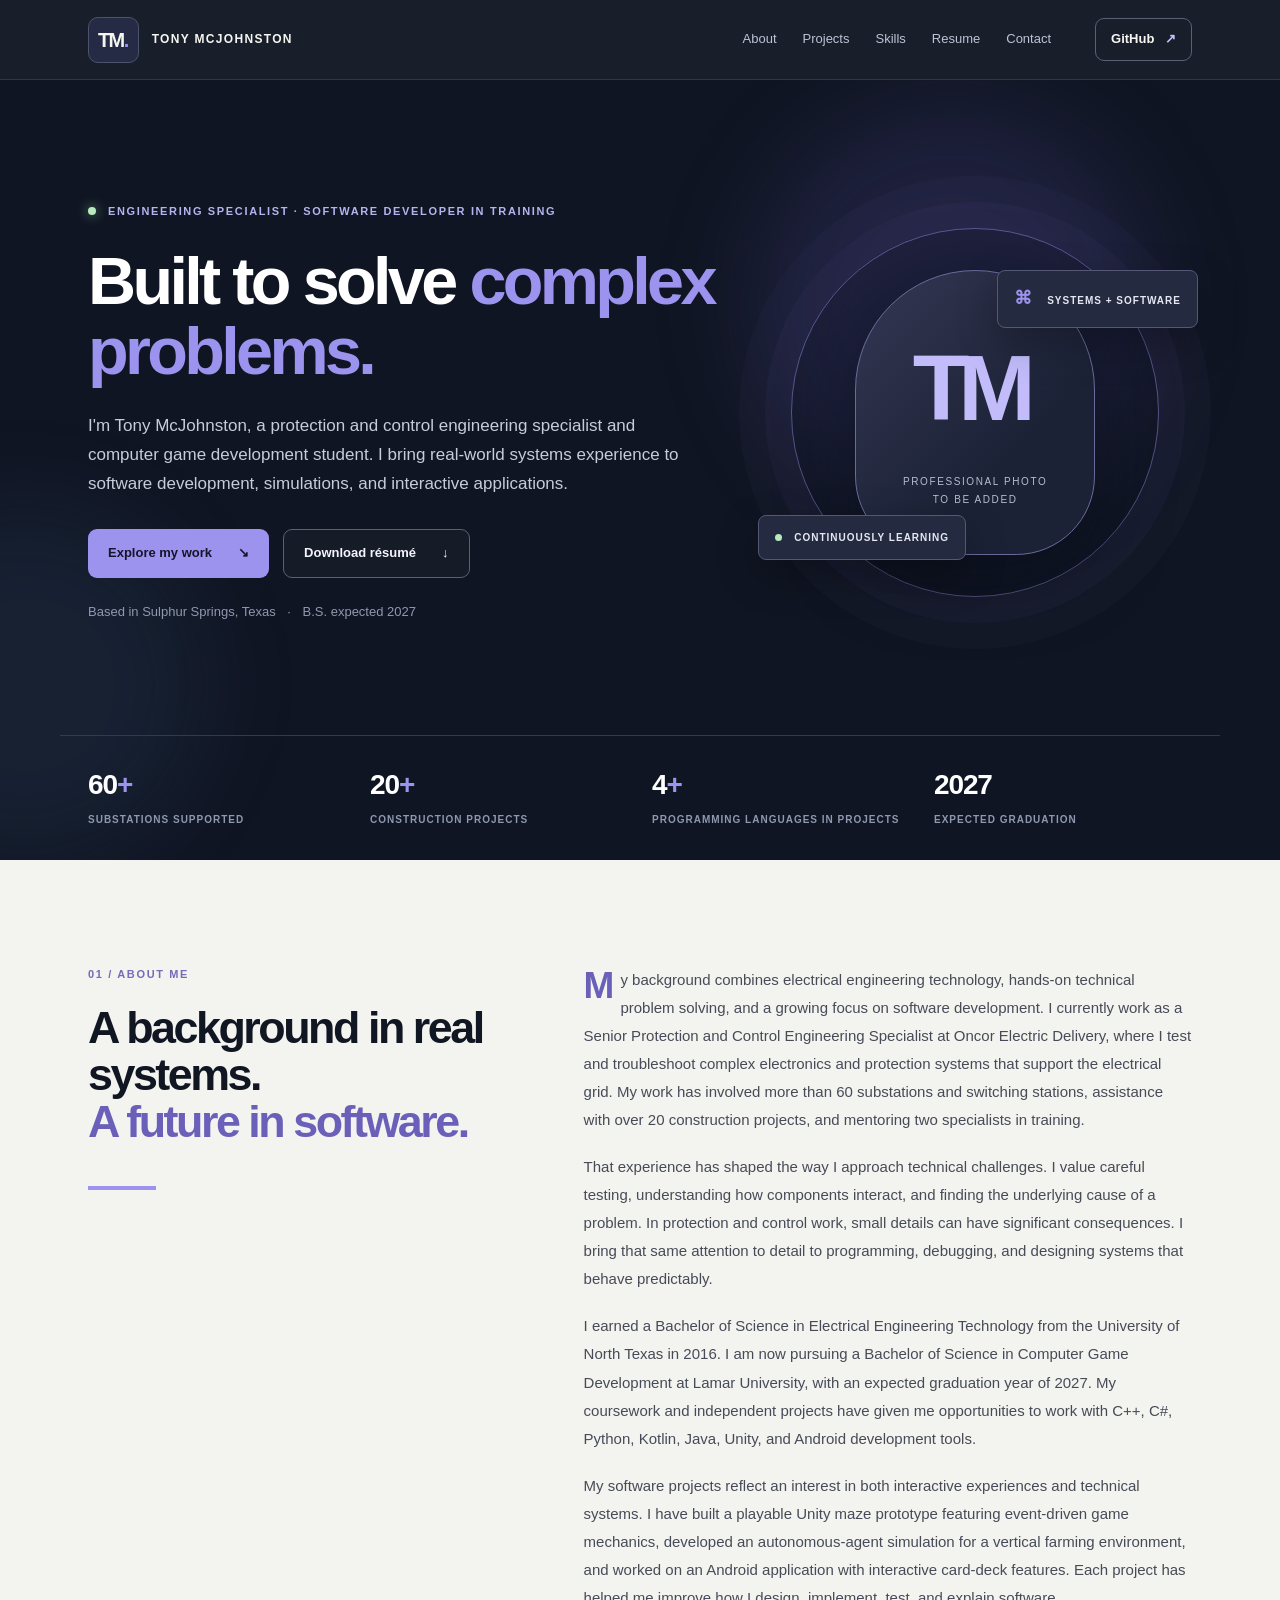
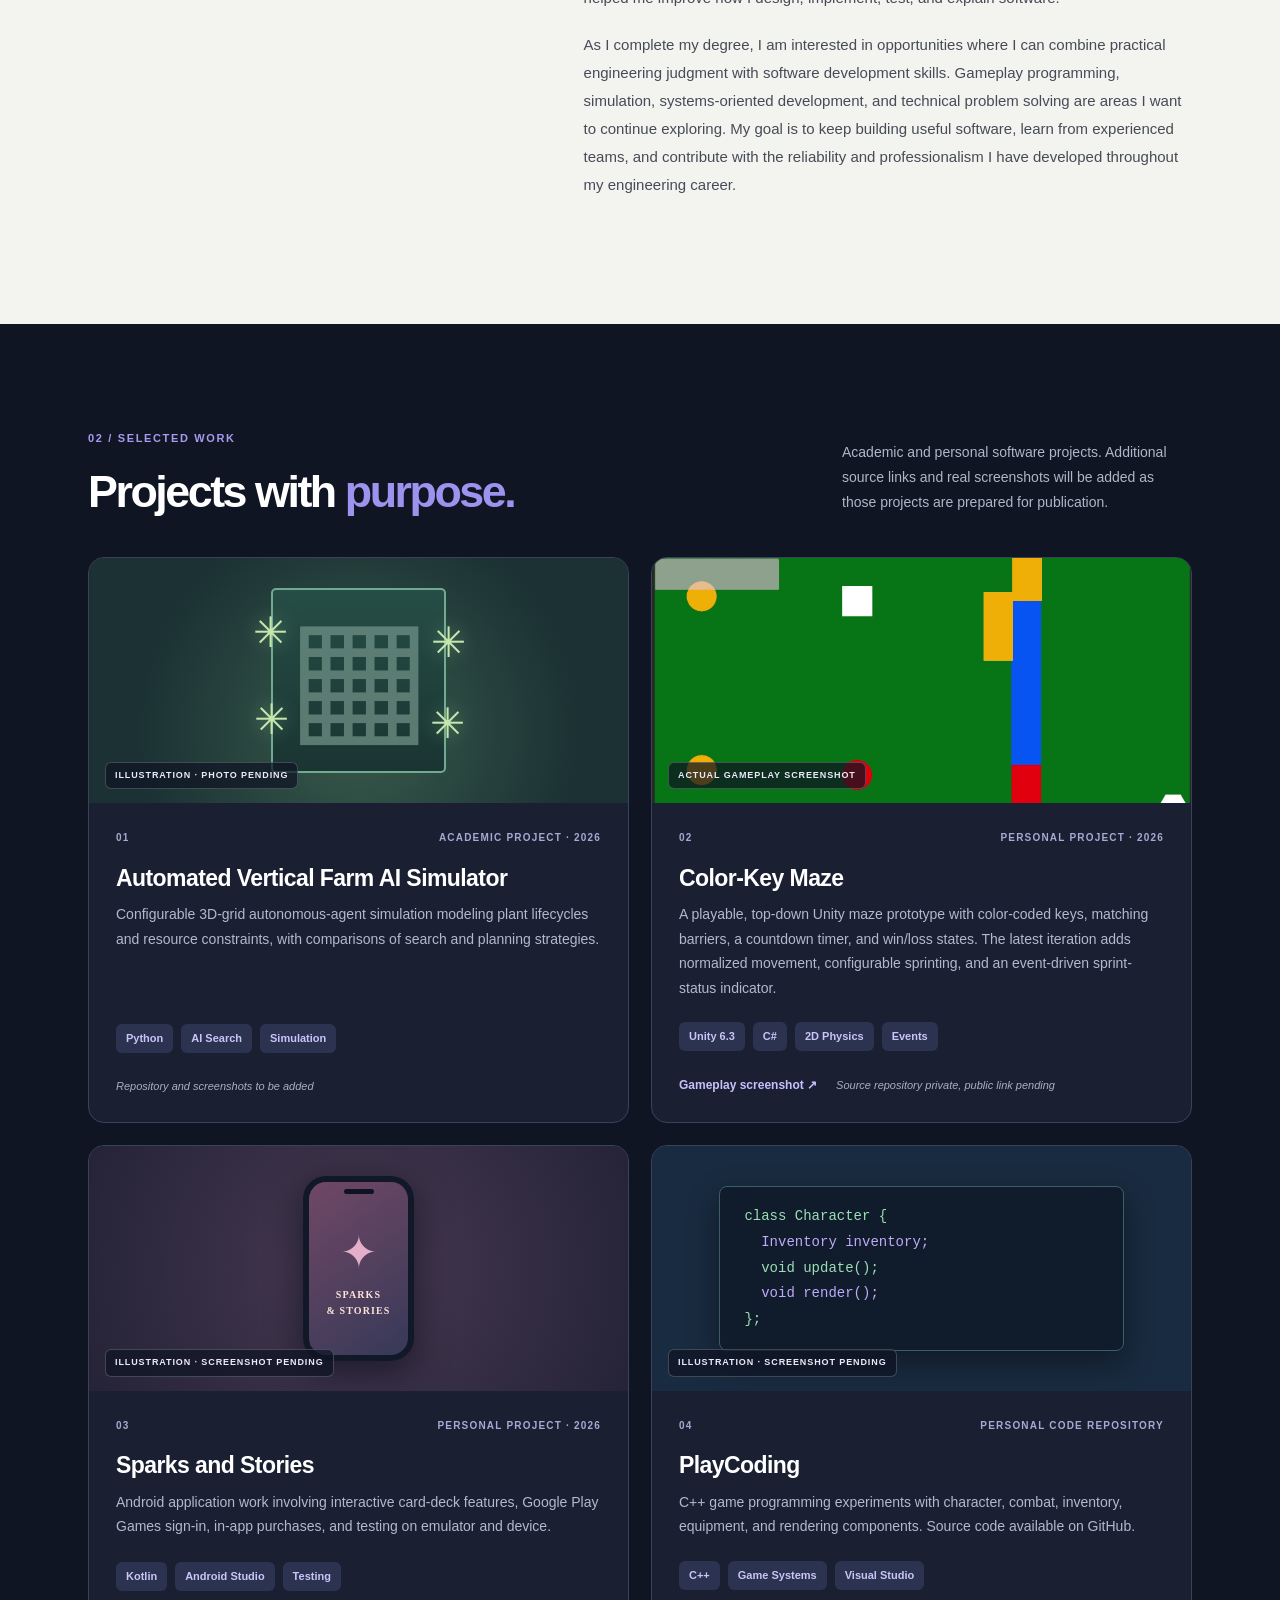
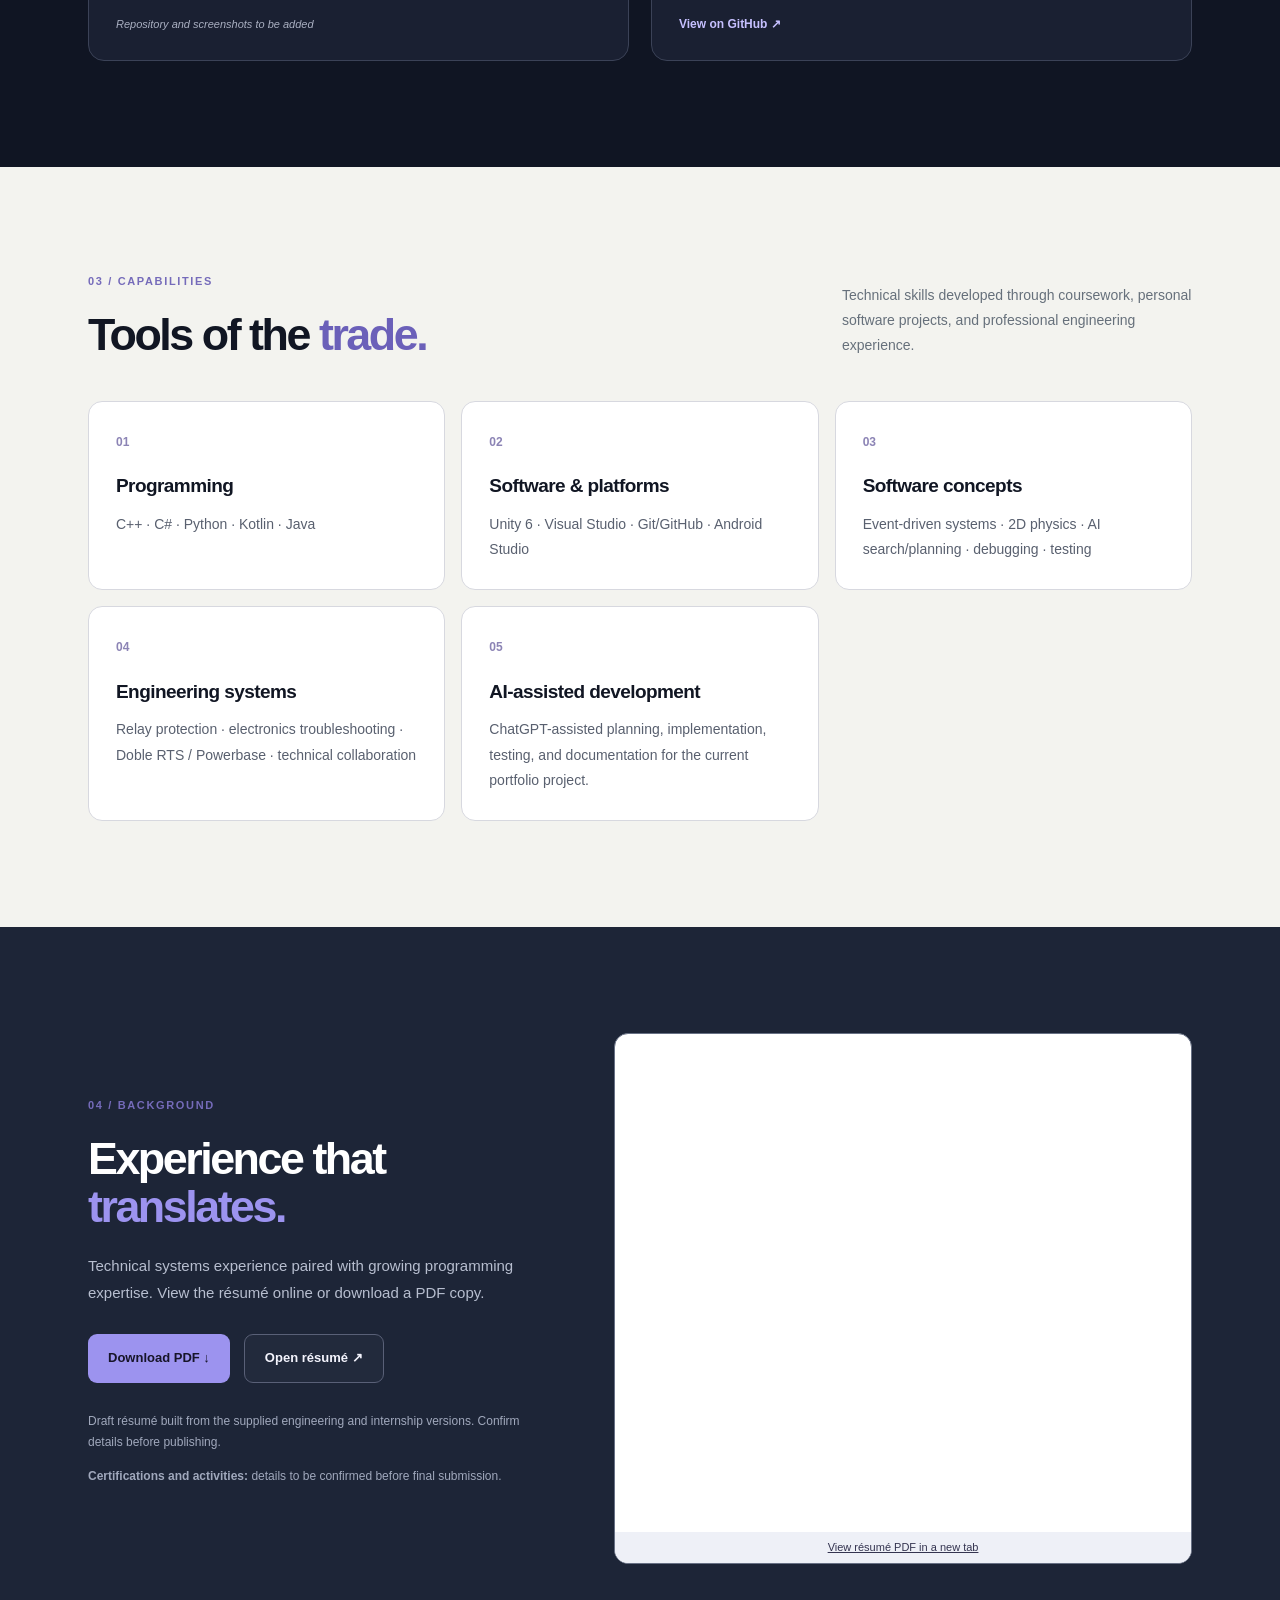
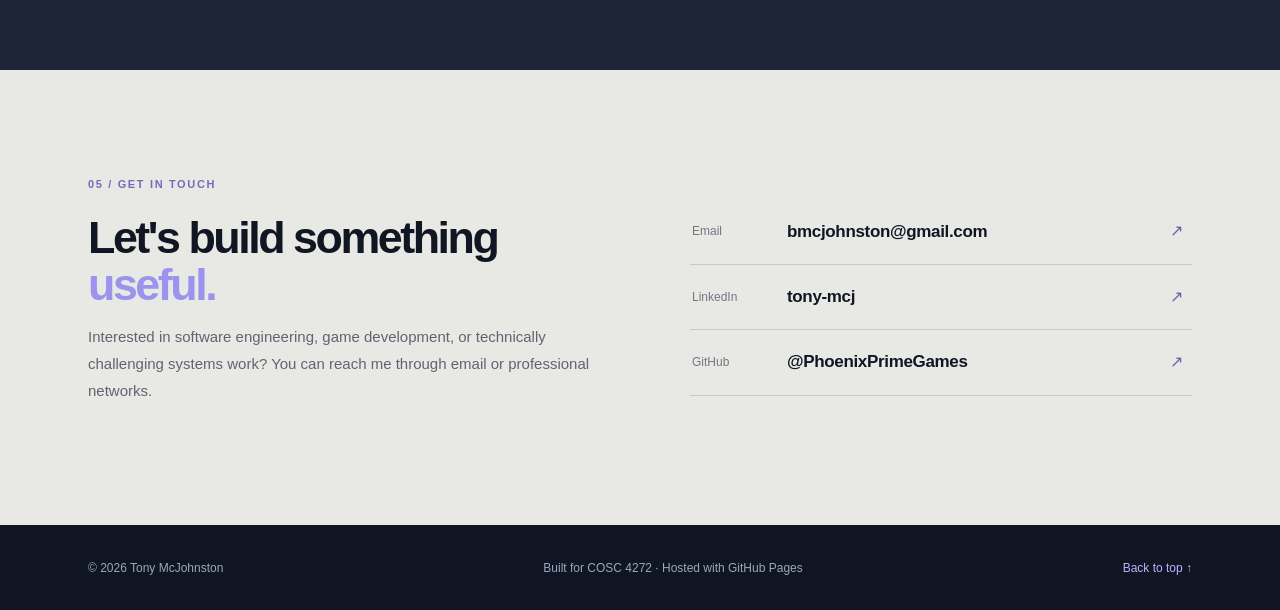
==== index.html @ c043b57c "Remove superseded AI triage prototype" ====
<!doctype html>
<html lang="en">
<head>
  <meta charset="utf-8">
  <meta name="viewport" content="width=device-width, initial-scale=1">
  <meta name="theme-color" content="#101523">
  <meta name="description" content="Portfolio of Tony McJohnston, engineering specialist and computer game development student. Engineering, software projects, and technical problem solving.">
  <title>Tony McJohnston | Engineering & Software Development</title>
  <link rel="stylesheet" href="assets/styles.css">
  <link rel="icon" type="image/svg+xml" href="assets/mark.svg">
</head>
<body>
  <a class="skip" href="#main">Skip to content</a>
  <header class="site-header">
    <div class="wrap nav-layout">
      <a class="wordmark" href="#home" aria-label="Tony McJohnston, go to home"><span class="mark">TM<span class="mark-dot">.</span></span><span class="wordmark-label">TONY <strong>MCJOHNSTON</strong></span></a>
      <nav aria-label="Primary navigation" class="main-nav" id="site-nav">
        <a href="#about">About</a><a href="#projects">Projects</a><a href="#skills">Skills</a><a href="#resume">Resume</a><a href="#contact">Contact</a>
      </nav>
      <a class="nav-action" href="https://github.com/PhoenixPrimeGames" target="_blank" rel="noopener noreferrer">GitHub <span aria-hidden="true">↗</span></a>
      <button class="nav-toggle" aria-expanded="false" aria-controls="site-nav" aria-label="Open navigation"><span></span><span></span><span></span></button>
    </div>
  </header>

  <main id="main">
    <section class="hero" id="home" aria-labelledby="hero-title">
      <div class="hero-glow hero-glow-a" aria-hidden="true"></div><div class="hero-glow hero-glow-b" aria-hidden="true"></div>
      <div class="wrap hero-grid">
        <div class="hero-copy">
          <p class="eyebrow"><span class="online-dot"></span> ENGINEERING SPECIALIST · SOFTWARE DEVELOPER IN TRAINING</p>
          <h1 id="hero-title">Built to solve <em>complex problems.</em></h1>
          <p class="hero-lead">I'm Tony McJohnston, a protection and control engineering specialist and computer game development student. I bring real-world systems experience to software development, simulations, and interactive applications.</p>
          <div class="hero-cta"><a class="btn btn-primary" href="#projects">Explore my work <span aria-hidden="true">↘</span></a><a class="btn btn-ghost" href="resume.pdf" download>Download résumé <span aria-hidden="true">↓</span></a></div>
          <p class="hero-context">Based in Sulphur Springs, Texas <span aria-hidden="true">·</span> B.S. expected 2027</p>
        </div>
        <div class="hero-art">
          <div class="portrait-shell">
            <div class="portrait-ring"></div><div class="portrait-core"><span class="portrait-initials">TM</span><span class="portrait-caption">PROFESSIONAL PHOTO<br>TO BE ADDED</span></div>
            <div class="floating-label label-top"><span class="floating-icon">⌘</span> SYSTEMS + SOFTWARE</div>
            <div class="floating-label label-bottom"><span class="mini-dot"></span> CONTINUOUSLY LEARNING</div>
          </div>
        </div>
      </div>
      <div class="wrap hero-stats" aria-label="Professional experience highlights">
        <div><strong>60<span>+</span></strong><span>SUBSTATIONS SUPPORTED</span></div>
        <div><strong>20<span>+</span></strong><span>CONSTRUCTION PROJECTS</span></div>
        <div><strong>4<span>+</span></strong><span>PROGRAMMING LANGUAGES IN PROJECTS</span></div>
        <div><strong>2027</strong><span>EXPECTED GRADUATION</span></div>
      </div>
    </section>

    <section id="about" class="section section-paper" aria-labelledby="about-title">
      <div class="wrap section-grid">
        <div class="section-aside"><p class="section-kicker">01 / ABOUT ME</p><h2 id="about-title">A background in real systems.<br><em>A future in software.</em></h2><div class="line-decoration"></div></div>
        <div class="prose about-prose">
          <p>My background combines electrical engineering technology, hands-on technical problem solving, and a growing focus on software development. I currently work as a Senior Protection and Control Engineering Specialist at Oncor Electric Delivery, where I test and troubleshoot complex electronics and protection systems that support the electrical grid. My work has involved more than 60 substations and switching stations, assistance with over 20 construction projects, and mentoring two specialists in training.</p>
          <p>That experience has shaped the way I approach technical challenges. I value careful testing, understanding how components interact, and finding the underlying cause of a problem. In protection and control work, small details can have significant consequences. I bring that same attention to detail to programming, debugging, and designing systems that behave predictably.</p>
          <p>I earned a Bachelor of Science in Electrical Engineering Technology from the University of North Texas in 2016. I am now pursuing a Bachelor of Science in Computer Game Development at Lamar University, with an expected graduation year of 2027. My coursework and independent projects have given me opportunities to work with C++, C#, Python, Kotlin, Java, Unity, and Android development tools.</p>
          <p>My software projects reflect an interest in both interactive experiences and technical systems. I have built a playable Unity maze prototype featuring event-driven game mechanics, developed an autonomous-agent simulation for a vertical farming environment, and worked on an Android application with interactive card-deck features. Each project has helped me improve how I design, implement, test, and explain software.</p>
          <p>As I complete my degree, I am interested in opportunities where I can combine practical engineering judgment with software development skills. Gameplay programming, simulation, systems-oriented development, and technical problem solving are areas I want to continue exploring. My goal is to keep building useful software, learn from experienced teams, and contribute with the reliability and professionalism I have developed throughout my engineering career.</p>
        </div>
      </div>
    </section>

    <section id="projects" class="section section-ink" aria-labelledby="projects-title">
      <div class="wrap">
        <div class="section-heading"><div><p class="section-kicker">02 / SELECTED WORK</p><h2 id="projects-title">Projects with <em>purpose.</em></h2></div><p>Academic and personal software projects. Additional source links and real screenshots will be added as those projects are prepared for publication.</p></div>
        <div class="projects-grid">
          <article class="project-card"><div class="project-visual visual-farm"><div class="farm-art" aria-hidden="true"><span class="farm-rail"></span><span class="farm-tower">▦</span><span class="farm-leaf leaf-1">✳</span><span class="farm-leaf leaf-2">✳</span><span class="farm-leaf leaf-3">✳</span><span class="farm-leaf leaf-4">✳</span></div><span class="preview-tag">ILLUSTRATION · PHOTO PENDING</span></div><div class="project-body"><div class="project-meta"><span>01</span><span>ACADEMIC PROJECT · 2026</span></div><h3>Automated Vertical Farm AI Simulator</h3><p>Configurable 3D-grid autonomous-agent simulation modeling plant lifecycles and resource constraints, with comparisons of search and planning strategies.</p><div class="tags"><span>Python</span><span>AI Search</span><span>Simulation</span></div><div class="project-links"><span class="pending-link">Repository and screenshots to be added</span></div></div></article>

          <article class="project-card">
            <div class="project-visual visual-maze">
              <img src="screenshots/maze-overview.jpg" alt="Color-Key Maze gameplay showing the player, maze layout, and on-screen HUD" loading="lazy" style="display:block; width:100%; height:100%; object-fit:cover;">
              <span class="preview-tag">ACTUAL GAMEPLAY SCREENSHOT</span>
            </div>
            <div class="project-body">
              <div class="project-meta"><span>02</span><span>PERSONAL PROJECT · 2026</span></div>
              <h3>Color-Key Maze</h3>
              <p>A playable, top-down Unity maze prototype with color-coded keys, matching barriers, a countdown timer, and win/loss states. The latest iteration adds normalized movement, configurable sprinting, and an event-driven sprint-status indicator.</p>
              <div class="tags"><span>Unity 6.3</span><span>C#</span><span>2D Physics</span><span>Events</span></div>
              <div class="project-links">
                <a href="screenshots/maze-overview.jpg" target="_blank" rel="noopener noreferrer">Gameplay screenshot ↗</a>
                <span class="pending-link">Source repository private, public link pending</span>
              </div>
            </div>
          </article>
          <article class="project-card"><div class="project-visual visual-android"><div class="phone-mock"><span class="phone-top"></span><span class="phone-art">✦</span><span class="phone-lines">SPARKS<br> &amp; STORIES</span></div><span class="preview-tag">ILLUSTRATION · SCREENSHOT PENDING</span></div><div class="project-body"><div class="project-meta"><span>03</span><span>PERSONAL PROJECT · 2026</span></div><h3>Sparks and Stories</h3><p>Android application work involving interactive card-deck features, Google Play Games sign-in, in-app purchases, and testing on emulator and device.</p><div class="tags"><span>Kotlin</span><span>Android Studio</span><span>Testing</span></div><div class="project-links"><span class="pending-link">Repository and screenshots to be added</span></div></div></article>
          <article class="project-card"><div class="project-visual visual-code"><div class="code-lines" aria-hidden="true"><span>class Character {</span><span>&nbsp;&nbsp;Inventory inventory;</span><span>&nbsp;&nbsp;void update();</span><span>&nbsp;&nbsp;void render();</span><span>};</span></div><span class="preview-tag">ILLUSTRATION · SCREENSHOT PENDING</span></div><div class="project-body"><div class="project-meta"><span>04</span><span>PERSONAL CODE REPOSITORY</span></div><h3>PlayCoding</h3><p>C++ game programming experiments with character, combat, inventory, equipment, and rendering components. Source code available on GitHub.</p><div class="tags"><span>C++</span><span>Game Systems</span><span>Visual Studio</span></div><div class="project-links"><a href="https://github.com/PhoenixPrimeGames/PlayCoding" target="_blank" rel="noopener noreferrer">View on GitHub ↗</a></div></div></article>
        </div>
      </div>
    </section>

    <section id="skills" class="section section-paper" aria-labelledby="skills-title"><div class="wrap"><div class="section-heading section-heading-light"><div><p class="section-kicker">03 / CAPABILITIES</p><h2 id="skills-title">Tools of the <em>trade.</em></h2></div><p>Technical skills developed through coursework, personal software projects, and professional engineering experience.</p></div><div class="skills-grid"><div class="skill-group"><span class="skill-index">01</span><h3>Programming</h3><p>C++ · C# · Python · Kotlin · Java</p></div><div class="skill-group"><span class="skill-index">02</span><h3>Software & platforms</h3><p>Unity 6 · Visual Studio · Git/GitHub · Android Studio</p></div><div class="skill-group"><span class="skill-index">03</span><h3>Software concepts</h3><p>Event-driven systems · 2D physics · AI search/planning · debugging · testing</p></div><div class="skill-group"><span class="skill-index">04</span><h3>Engineering systems</h3><p>Relay protection · electronics troubleshooting · Doble RTS / Powerbase · technical collaboration</p></div><div class="skill-group"><span class="skill-index">05</span><h3>AI-assisted development</h3><p>ChatGPT-assisted planning, implementation, testing, and documentation for the current portfolio project.</p></div></div></div></section>

    <section id="resume" class="section section-slate" aria-labelledby="resume-title"><div class="wrap resume-layout"><div><p class="section-kicker">04 / BACKGROUND</p><h2 id="resume-title">Experience that <em>translates.</em></h2><p>Technical systems experience paired with growing programming expertise. View the résumé online or download a PDF copy.</p><div class="resume-links"><a class="btn btn-primary" href="resume.pdf" download>Download PDF ↓</a><a class="btn btn-ghost" href="resume.pdf" target="_blank" rel="noopener noreferrer">Open résumé ↗</a></div><p class="resume-note">Draft résumé built from the supplied engineering and internship versions. Confirm details before publishing.</p><p class="resume-note"><strong>Certifications and activities:</strong> details to be confirmed before final submission.</p></div><div class="resume-frame"><iframe src="resume.pdf#view=FitH" title="Tony McJohnston résumé PDF" loading="lazy"></iframe><a class="resume-frame-fallback" href="resume.pdf" target="_blank" rel="noopener noreferrer">View résumé PDF in a new tab</a></div></div></section>

    <section id="contact" class="section section-contact" aria-labelledby="contact-title"><div class="wrap contact-grid"><div><p class="section-kicker">05 / GET IN TOUCH</p><h2 id="contact-title">Let's build something <em>useful.</em></h2><p>Interested in software engineering, game development, or technically challenging systems work? You can reach me through email or professional networks.</p></div><div class="contact-links"><a href="mailto:bmcjohnston@gmail.com"><span>Email</span><strong>bmcjohnston@gmail.com</strong><span aria-hidden="true">↗</span></a><a href="https://www.linkedin.com/in/tony-mcj" target="_blank" rel="noopener noreferrer"><span>LinkedIn</span><strong>tony-mcj</strong><span aria-hidden="true">↗</span></a><a href="https://github.com/PhoenixPrimeGames" target="_blank" rel="noopener noreferrer"><span>GitHub</span><strong>@PhoenixPrimeGames</strong><span aria-hidden="true">↗</span></a></div></div></section>
  </main>
  <footer class="site-footer"><div class="wrap footer-inner"><span>© <span id="year">2026</span> Tony McJohnston</span><span>Built for COSC 4272 · Hosted with GitHub Pages</span><a href="#home">Back to top ↑</a></div></footer>
  <script src="assets/site.js" defer></script>
</body>
</html>
---- assets/styles.css ----
:root{--ink:#111623;--navy:#101523;--navy2:#171e31;--paper:#f3f3ef;--white:#ffffff;--muted:#aeb4c7;--muted2:#596071;--line:#dcdedc;--lav:#9c93ef;--lav2:#c7c1ff;--lime:#bceebf;--max:1160px;--radius:18px}*{box-sizing:border-box}html{scroll-behavior:smooth;scroll-padding-top:90px}body{margin:0;font-family:Inter,ui-sans-serif,-apple-system,BlinkMacSystemFont,"Segoe UI",sans-serif;color:var(--ink);background:var(--paper);line-height:1.55}a{color:inherit}a:focus-visible,button:focus-visible{outline:3px solid #7d6feb;outline-offset:4px}.wrap{max-width:var(--max);margin:auto;padding-inline:28px}.skip{position:absolute;top:-90px;left:14px;z-index:1000;background:white;color:var(--ink);padding:12px}.skip:focus{top:10px}.site-header{height:80px;position:sticky;top:0;z-index:100;background:rgba(16,21,35,.96);border-bottom:1px solid rgba(255,255,255,.1);backdrop-filter:blur(14px);color:#f6f6f1}.nav-layout{height:100%;display:flex;align-items:center;gap:44px}.wordmark{display:flex;align-items:center;gap:13px;text-decoration:none;flex-shrink:0}.mark{background:#252b45;border:1px solid #4b526b;border-radius:10px;font-size:20px;font-weight:850;letter-spacing:-.08em;line-height:1;padding:12px 10px 12px 9px}.mark-dot{color:var(--lav)}.wordmark-label{font-size:12px;font-weight:550;letter-spacing:.11em;white-space:nowrap}.wordmark-label strong{font-weight:850}.main-nav{display:flex;align-items:center;gap:26px;margin-left:auto}.main-nav a{font-size:13px;color:#bdc3d5;text-decoration:none;transition:color .2s}.main-nav a:hover,.main-nav a:focus{color:#fff}.nav-action{font-size:13px;font-weight:750;padding:10px 15px;border:1px solid #596078;border-radius:9px;text-decoration:none;white-space:nowrap}.nav-action span{color:var(--lav2);margin-left:7px}.nav-toggle{display:none;border:0;background:none;padding:8px;cursor:pointer}.nav-toggle span{height:2px;width:22px;background:#fff;display:block;margin:5px}.hero{position:relative;isolation:isolate;background:var(--navy);color:var(--white);overflow:hidden}.hero-glow{position:absolute;border-radius:50%;filter:blur(48px);z-index:-1}.hero-glow-a{height:400px;width:400px;background:rgba(104,88,191,.17);right:10%;top:25px}.hero-glow-b{height:350px;width:350px;background:rgba(79,125,160,.12);left:-150px;bottom:0}.hero-grid{display:grid;grid-template-columns:1.2fr .8fr;align-items:center;gap:20px;padding-top:110px;padding-bottom:100px}.hero-copy{position:relative;z-index:1}.eyebrow,.section-kicker{font-size:11px;letter-spacing:.15em;font-weight:800}.eyebrow{color:#b5b4ee;display:flex;gap:12px;align-items:center;margin:0 0 26px}.online-dot{display:inline-block;height:8px;width:8px;border-radius:50%;background:#b8eabe;box-shadow:0 0 12px #6ba779}.hero h1,.section h2{font-weight:720;letter-spacing:-.055em;line-height:1.055}.hero h1{font-size:clamp(46px,5.2vw,76px);max-width:770px;margin:0 0 26px}.hero h1 em,.section h2 em{font-style:normal;color:var(--lav)}.hero-lead{max-width:620px;font-size:17px;color:#c8ccda;line-height:1.7;margin:0 0 30px}.hero-cta,.resume-links{display:flex;gap:14px;flex-wrap:wrap}.btn{display:inline-flex;gap:26px;align-items:center;justify-content:space-between;padding:13px 20px;text-decoration:none;font-size:13px;font-weight:800;border-radius:9px;transition:transform .2s,border .2s;min-height:49px}.btn:hover{transform:translateY(-2px)}.btn-primary{background:var(--lav);color:#171529}.btn-ghost{color:#f4f4fd;border:1px solid #596077;background:rgba(255,255,255,.025)}.hero-context{color:#8f98ae;font-size:13px;margin:24px 0 0}.hero-context span{padding:0 8px}.portrait-shell{position:relative;min-height:445px;display:flex;align-items:center;justify-content:center}.portrait-ring{width:min(390px,85%);aspect-ratio:1;border-radius:50%;border:1px solid rgba(157,150,241,.48);box-shadow:0 0 0 26px rgba(159,150,243,.035),0 0 0 52px rgba(159,150,243,.025)}.portrait-core{position:absolute;width:240px;height:285px;background:linear-gradient(135deg,#353753,#1b2236 65%);border:1px solid #6b6a9a;border-radius:140px 140px 92px 92px;display:flex;flex-direction:column;align-items:center;justify-content:center;box-shadow:0 20px 70px #090d1799}.portrait-initials{font-size:93px;font-weight:800;letter-spacing:-.12em;color:#c2bdfa;padding-right:13px}.portrait-caption{font-size:10px;letter-spacing:.16em;text-align:center;color:#b7bdd1;line-height:1.8;margin-top:12px}.floating-label{position:absolute;border:1px solid #535875;background:#242b40;border-radius:8px;box-shadow:0 15px 40px #0004;color:#e6e7f2;font-size:10px;letter-spacing:.1em;font-weight:760;padding:14px 16px}.label-top{top:80px;right:-6px}.label-bottom{bottom:75px;left:0}.floating-icon{font-size:18px;color:var(--lav);padding-right:10px}.mini-dot{display:inline-block;background:#b8eabd;border-radius:50%;height:7px;width:7px;margin-right:8px}.hero-stats{border-top:1px solid #34394b;display:grid;grid-template-columns:repeat(4,1fr);gap:24px;padding-top:27px;padding-bottom:32px}.hero-stats>div{display:flex;gap:6px;flex-direction:column}.hero-stats strong{font-size:28px;font-weight:750;letter-spacing:-.04em}.hero-stats strong span{color:var(--lav)}.hero-stats>div>span{font-size:10px;color:#8e98af;letter-spacing:.1em;font-weight:750}.section{padding:106px 0}.section-paper{background:var(--paper)}.section-grid{display:grid;grid-template-columns:.8fr 1.2fr;gap:90px}.section-kicker{color:#756bba;margin:0 0 21px}.section h2{font-size:clamp(35px,3.5vw,52px);margin:0;max-width:600px}.section-paper h2 em{color:#6b60b9}.line-decoration{width:68px;height:4px;background:var(--lav);margin-top:40px}.prose p{font-size:15px;line-height:1.87;color:#464b57;margin:0 0 19px}.about-prose p:first-child::first-letter{font-size:37px;font-weight:750;float:left;line-height:1.08;padding-right:6px;color:#6b60b9}.section-ink{background:var(--navy);color:white}.section-heading{display:flex;justify-content:space-between;gap:60px;align-items:end;margin-bottom:42px}.section-heading>div{max-width:650px}.section-heading>p{max-width:350px;color:#afb6c7;margin:0;font-size:14px;line-height:1.8}.section-ink .section-kicker{color:#a49cf0}.projects-grid{display:grid;grid-template-columns:repeat(2,minmax(0,1fr));gap:22px}.project-card{border:1px solid #3b4257;border-radius:16px;overflow:hidden;background:#1a2032;display:flex;flex-direction:column;min-width:0;transition:border-color .2s,transform .2s}.project-card:hover{border-color:#928bdf;transform:translateY(-3px)}.project-card.featured{grid-column:span 2;display:grid;grid-template-columns:1fr 1fr}.project-visual{height:245px;position:relative;overflow:hidden;display:flex;align-items:center;justify-content:center}.featured .project-visual{height:auto;min-height:325px}.preview-tag{position:absolute;bottom:14px;left:16px;background:#101524bb;border:1px solid #ffffff33;border-radius:6px;padding:6px 9px;color:#eceafa;font-size:9px;letter-spacing:.1em;font-weight:750}.visual-ai{background:linear-gradient(145deg,#2e3265,#151c34)}.visual-grid{position:absolute;inset:0;background-image:linear-gradient(#ffffff0b 1px,transparent 1px),linear-gradient(90deg,#ffffff0b 1px,transparent 1px);background-size:35px 35px;mask-image:linear-gradient(180deg,#000,transparent)}.ai-preview{background:#13192c;border:1px solid #7473ae;box-shadow:0 18px 55px #040713bb;border-radius:12px;max-width:400px;width:82%;padding:20px;color:#f6f6ff;position:relative}.ai-preview>span{color:#c8c1ff;font-weight:850;font-size:10px;letter-spacing:.12em}.ai-preview-query{background:#242b44;border:1px solid #454c72;border-radius:8px;font-size:14px;line-height:1.6;padding:16px;margin:15px 0}.ai-preview-response{border:1px solid #67816d;border-radius:7px;background:#1f342c;padding:10px 12px;font-size:12px;color:#caeed0}.ai-preview-response>span:last-child{float:right}.status-pip{background:#8dd4a2;width:6px;height:6px;display:inline-block;border-radius:50%;margin-right:8px}.visual-farm{background:radial-gradient(circle at 50% 70%,#385b4b,#1b3134 70%)}.farm-art{width:175px;height:185px;position:relative;border:2px solid #70aa91;border-radius:5px;background:linear-gradient(0deg,#1a3432,#264e46)}.farm-tower{font-size:155px;line-height:165px;color:#76968b;position:absolute;inset:0;text-align:center;opacity:.7}.farm-leaf{position:absolute;font-size:42px;color:#c6e6ac;text-shadow:0 0 20px #a4dba777}.leaf-1{top:10px;left:-20px}.leaf-2{top:20px;right:-22px}.leaf-3{bottom:19px;left:-19px}.leaf-4{bottom:15px;right:-21px}.visual-maze{background:radial-gradient(circle at center,#36355f,#211e39)}.maze-art{width:225px;height:172px;position:relative;border:7px solid #beb3ff;border-radius:4px;box-shadow:0 0 28px #a69bff38;background:repeating-linear-gradient(90deg,#22243a,#22243a 20px,#292b42 20px,#292b42 21px)}.maze-art i{position:absolute;display:block}.wall{background:#8e88d7}.wall-1{height:8px;width:155px;top:31px;left:0}.wall-2{height:8px;width:125px;top:81px;right:0}.wall-3{height:65px;width:8px;top:34px;left:75px}.wall-4{height:74px;width:8px;bottom:0;right:62px}.wall-5{height:8px;width:95px;bottom:17px;left:0}.maze-player{height:20px;width:20px;background:#aeebc6;box-shadow:0 0 20px #a3e8b4;border-radius:50%;bottom:45px;left:28px}.maze-key{right:23px;top:17px;color:#ffd58d;font-size:23px;font-style:normal}.visual-android{background:radial-gradient(circle,#473951,#252337)}.phone-mock{height:185px;width:111px;border:6px solid #111827;border-radius:23px;box-shadow:0 10px 34px #05071390;background:linear-gradient(145deg,#704865,#373958);display:flex;flex-direction:column;align-items:center;justify-content:center;color:#fde2d8}.phone-top{height:5px;width:30px;background:#101323;border-radius:10px;position:absolute;top:43px}.phone-art{font-size:45px;color:#e6afc9}.phone-lines{font-family:Georgia,serif;font-weight:700;letter-spacing:.11em;text-align:center;font-size:10px;line-height:1.6}.visual-code{background:#192b40}.code-lines{background:#101b2c;color:#9bdfb3;border:1px solid #3b5f67;padding:19px 24px;border-radius:8px;width:75%;display:flex;flex-direction:column;gap:4px;font-family:Consolas,Monaco,monospace;font-size:14px;box-shadow:0 12px 30px #0006}.code-lines span:nth-child(2n){color:#beaafa}.project-body{padding:27px;display:flex;flex-direction:column;flex:1}.featured .project-body{padding:35px}.project-meta{display:flex;justify-content:space-between;color:#a5aad3;font-size:10px;letter-spacing:.12em;font-weight:800}.project-body h3{font-size:23px;line-height:1.23;letter-spacing:-.025em;margin:18px 0 10px}.featured .project-body h3{font-size:30px}.project-body p{font-size:14px;line-height:1.75;color:#b2b9cd;margin:0 0 22px}.tags{display:flex;flex-wrap:wrap;gap:8px;margin-top:auto}.tags span{border-radius:6px;background:#2b3350;color:#c9c5f8;padding:6px 10px;font-size:11px;font-weight:650}.project-links{display:flex;gap:19px;align-items:center;flex-wrap:wrap;margin-top:25px}.project-links a{font-size:12px;color:#c6c0ff;font-weight:800;text-decoration:none}.project-links a:hover{text-decoration:underline}.pending-link{font-size:11px;color:#aab0c2;font-style:italic}.section-heading-light>p{color:#66707b}.skills-grid{display:grid;grid-template-columns:repeat(3,1fr);gap:16px}.skill-group{border:1px solid #d7d8df;border-radius:14px;padding:27px;min-height:180px;background:#fff}.skill-index{font-size:12px;color:#8c84b5;font-weight:800}.skill-group h3{font-size:19px;margin:18px 0 11px;letter-spacing:-.03em}.skill-group p{font-size:14px;line-height:1.8;color:#59606f;margin:0}.section-slate{background:#1d2537;color:white}.resume-layout{display:grid;grid-template-columns:.88fr 1.12fr;gap:72px;align-items:center}.resume-layout h2{margin-bottom:22px}.resume-layout>div:first-child>p:not(.section-kicker){color:#b7becf;font-size:15px;line-height:1.8}.resume-links{margin:28px 0}.resume-layout .resume-note{font-size:12px!important;color:#a0a8bc!important}.resume-frame{min-height:490px;border:1px solid #677084;border-radius:14px;overflow:hidden;background:#fff}.resume-frame iframe{height:490px;width:100%;border:0}.resume-frame-fallback{display:block;background:#eef0f7;color:#343450;text-align:center;font-size:11px;padding:7px}.section-contact{background:#e8e8e4}.contact-grid{display:grid;grid-template-columns:1fr 1fr;gap:100px}.contact-grid>div>p:not(.section-kicker){font-size:15px;color:#5f6570;line-height:1.8}.contact-links{display:flex;flex-direction:column;justify-content:center}.contact-links a{border-bottom:1px solid #c6c9cd;padding:19px 2px;display:grid;grid-template-columns:80px 1fr 20px;gap:15px;align-items:center;text-decoration:none;transition:padding .2s}.contact-links a:hover{padding-left:12px}.contact-links a>span:first-child{font-size:12px;color:#727984}.contact-links strong{font-size:17px;letter-spacing:-.02em;overflow-wrap:anywhere}.contact-links a>span:last-child{color:#685eac}.site-footer{background:var(--navy);color:#9da6bc;font-size:12px}.footer-inner{min-height:85px;display:flex;align-items:center;justify-content:space-between;gap:20px}.footer-inner a{text-decoration:none;color:#bbb2ff}@media(max-width:1080px){.nav-layout{gap:20px}.main-nav{gap:16px}.wordmark-label{display:none}.hero-grid{padding-top:85px}.portrait-shell{min-height:360px}.portrait-core{width:205px;height:250px}.portrait-ring{width:300px}.floating-label{font-size:9px}.label-top{right:-5px}.section-grid{gap:50px}.project-body{padding:23px}.featured .project-body{padding:28px}}@media(max-width:800px){.wrap{padding-inline:22px}.nav-layout{justify-content:space-between}.wordmark-label{display:inline}.nav-action{margin-left:auto}.nav-toggle{display:block}.main-nav{display:none;position:absolute;top:80px;left:0;right:0;background:#151b2c;padding:16px 22px 24px;flex-direction:column;align-items:stretch;gap:0;border-bottom:1px solid #444b67}.main-nav.is-open{display:flex}.main-nav a{padding:12px 6px}.hero-grid{grid-template-columns:1fr;padding-top:78px;padding-bottom:55px}.hero-copy{max-width:700px}.hero-art{display:none}.hero-stats{grid-template-columns:repeat(2,1fr)}.section{padding:76px 0}.section-grid,.resume-layout,.contact-grid{grid-template-columns:1fr;gap:34px}.section-heading{align-items:start;flex-direction:column;gap:15px}.section-heading>p{max-width:600px}.projects-grid{grid-template-columns:1fr}.project-card.featured{grid-column:auto;display:flex}.featured .project-visual{height:255px;min-height:0}.skills-grid{grid-template-columns:repeat(2,1fr)}.resume-frame{max-width:650px}.contact-grid{gap:22px}}@media(max-width:490px){.wrap{padding-inline:18px}.site-header{height:70px}.main-nav{top:70px}.wordmark-label{font-size:10px}.nav-action{font-size:11px;padding:8px 10px}.hero-grid{padding-top:62px}.hero h1{font-size:45px}.hero-lead{font-size:15px}.hero-stats{gap:20px}.hero-stats strong{font-size:24px}.hero-stats>div>span{font-size:9px}.section h2{font-size:36px}.section{padding:65px 0}.project-body,.featured .project-body{padding:22px}.project-body h3,.featured .project-body h3{font-size:23px}.skills-grid{grid-template-columns:1fr}.skill-group{min-height:0}.contact-links a{grid-template-columns:65px 1fr 16px;gap:8px}.contact-links strong{font-size:14px}.footer-inner{flex-direction:column;padding-top:20px;padding-bottom:20px;align-items:start;min-height:0}}
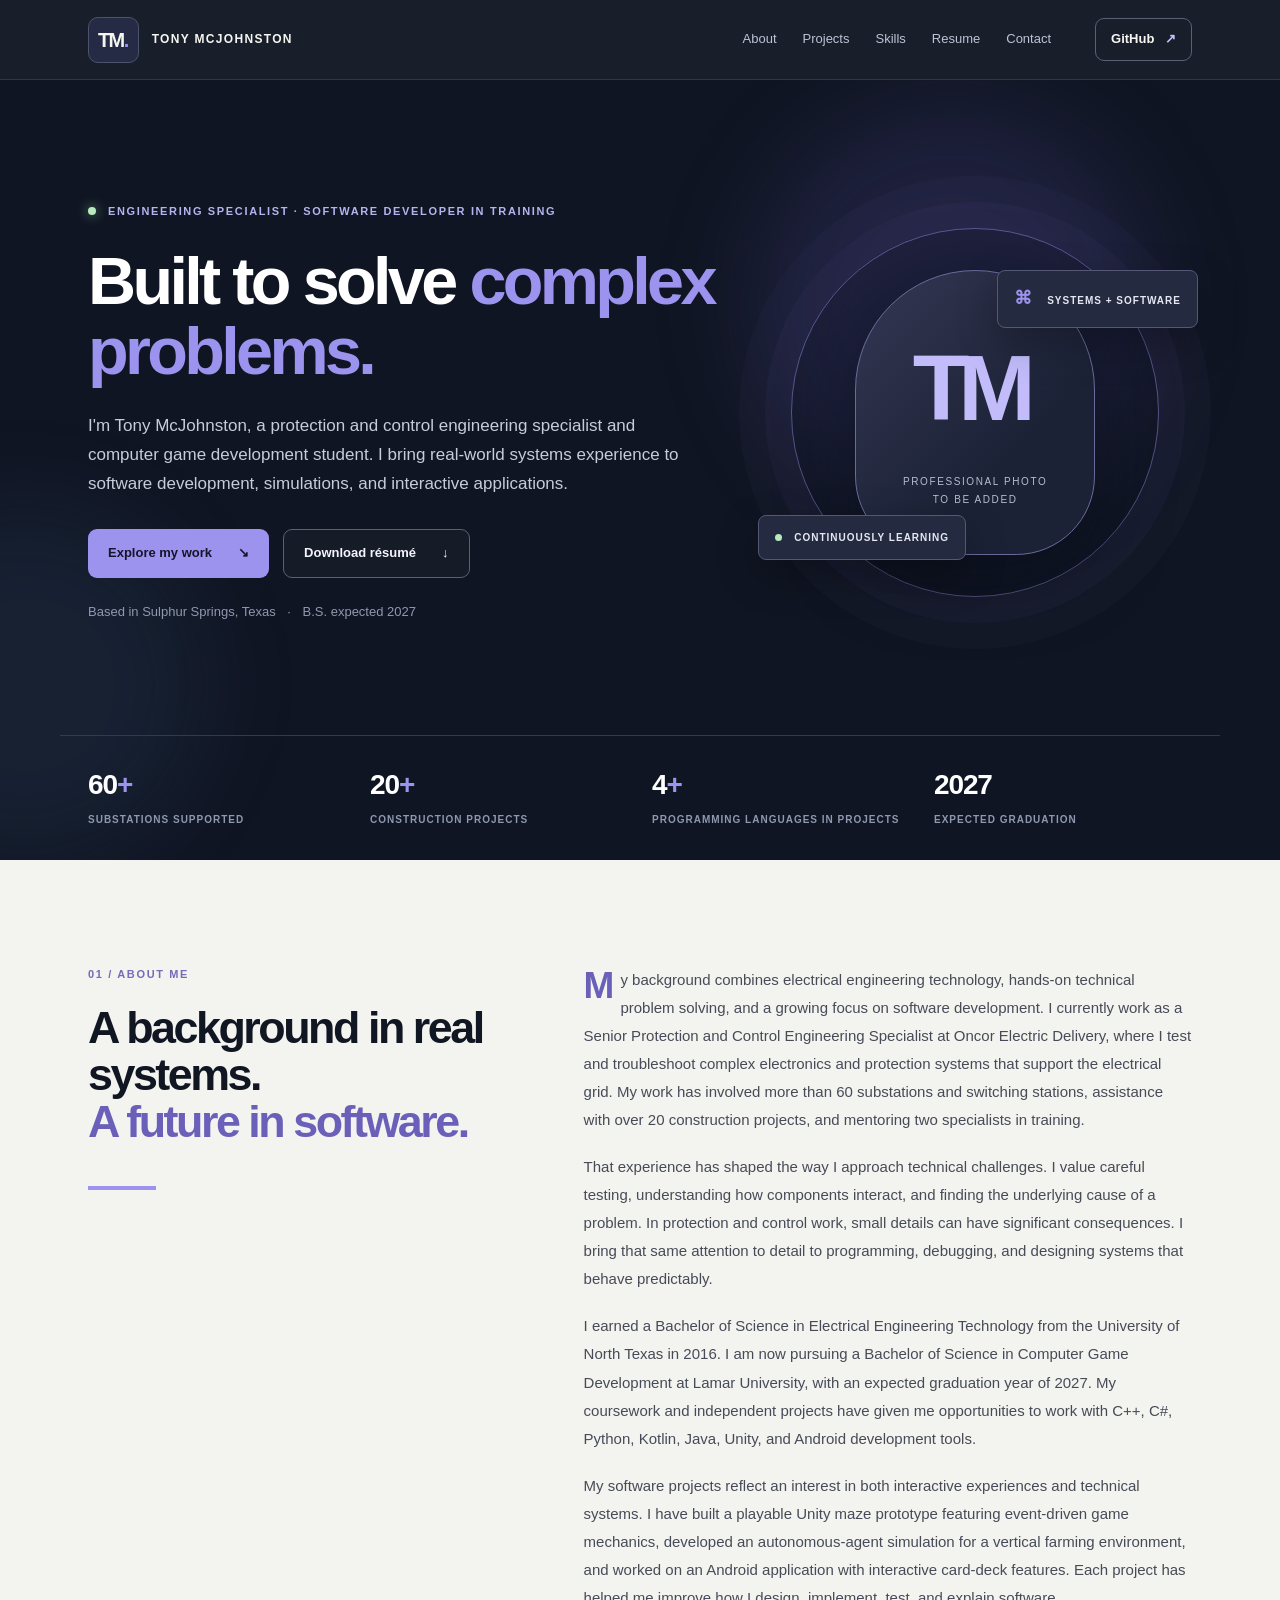
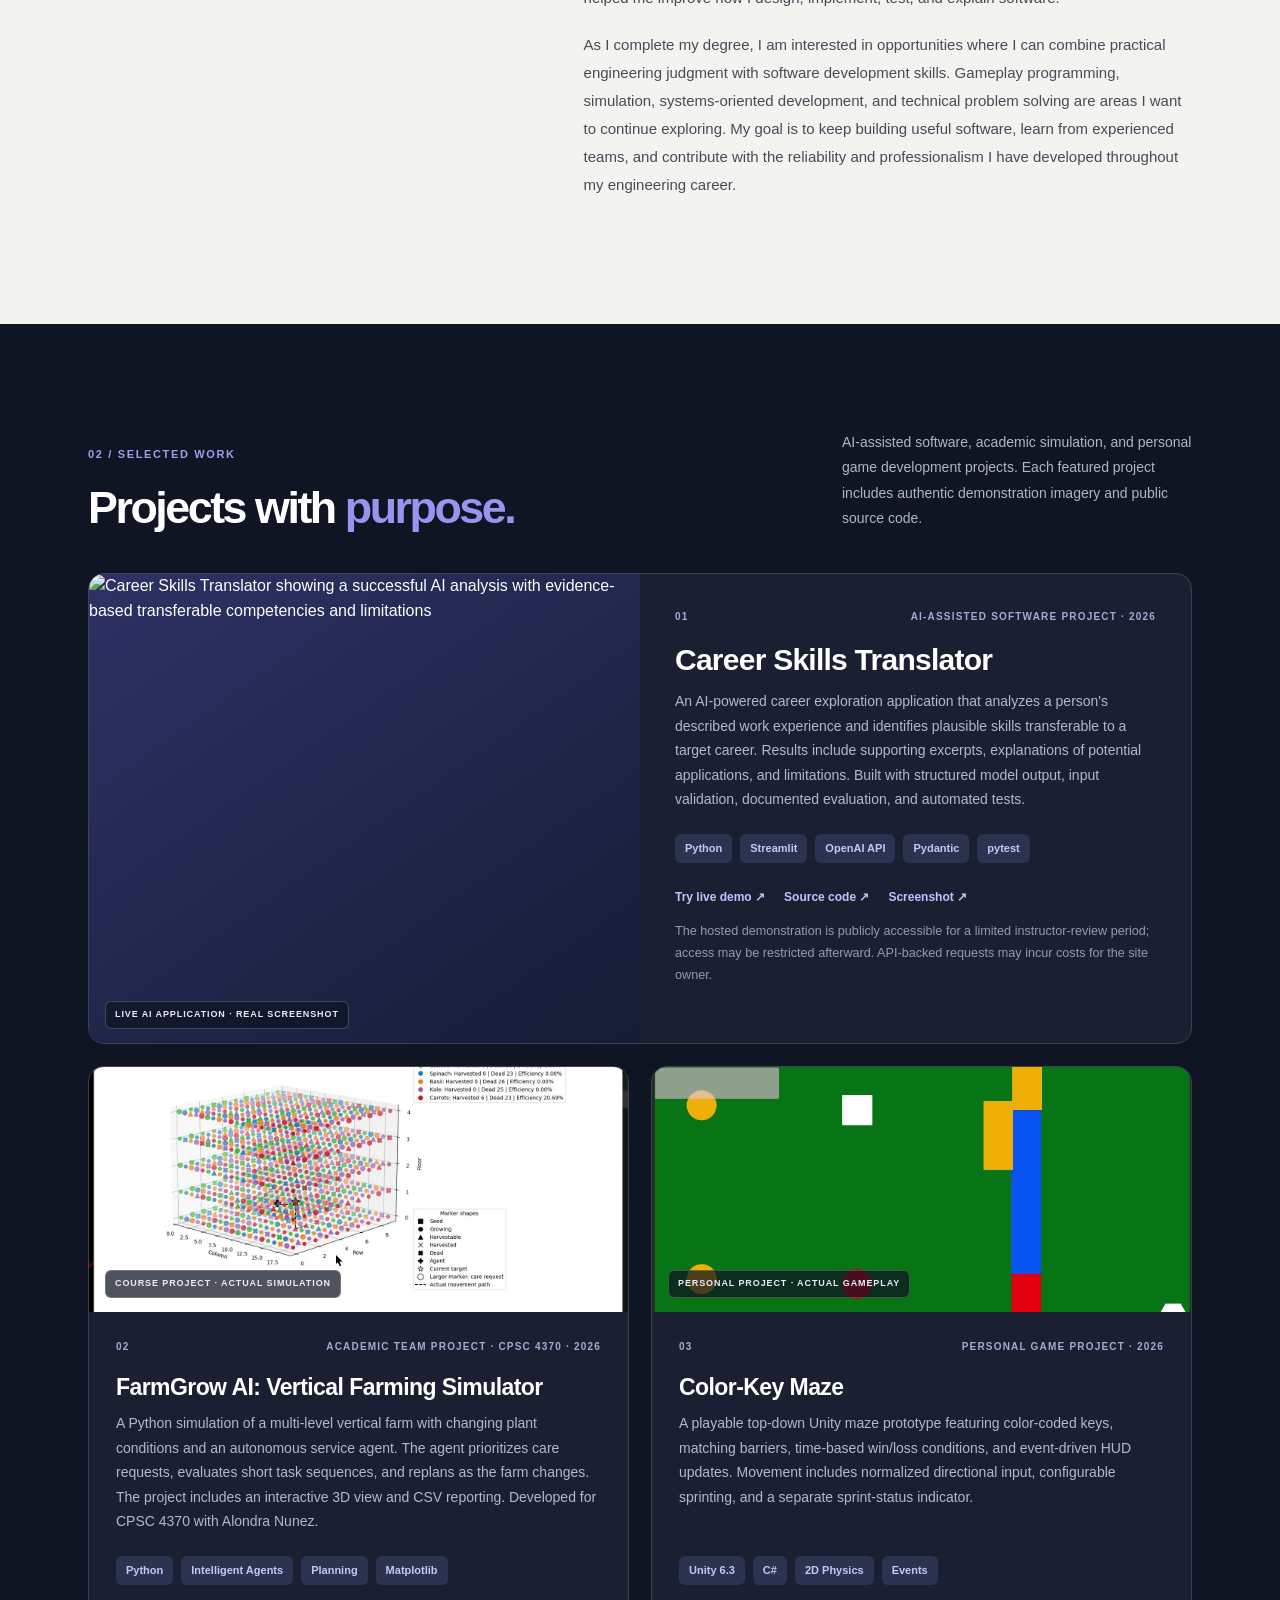
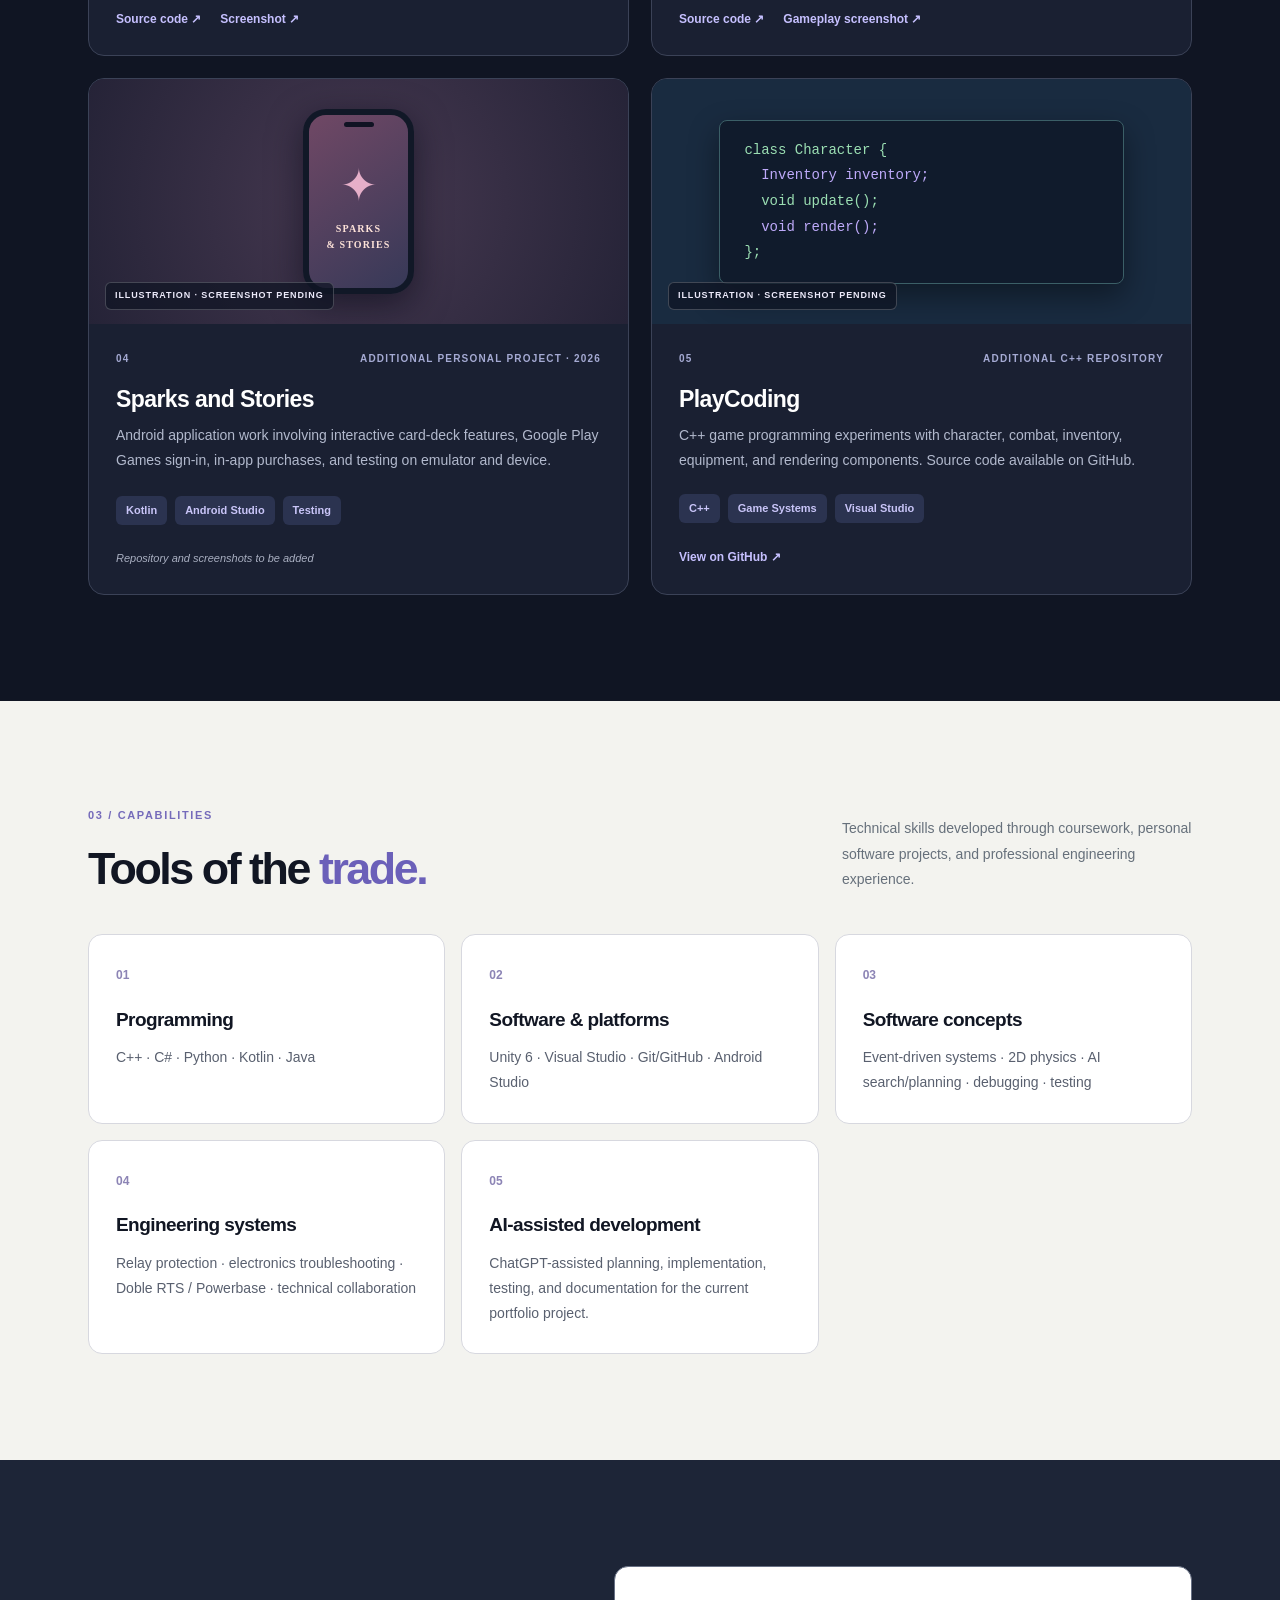
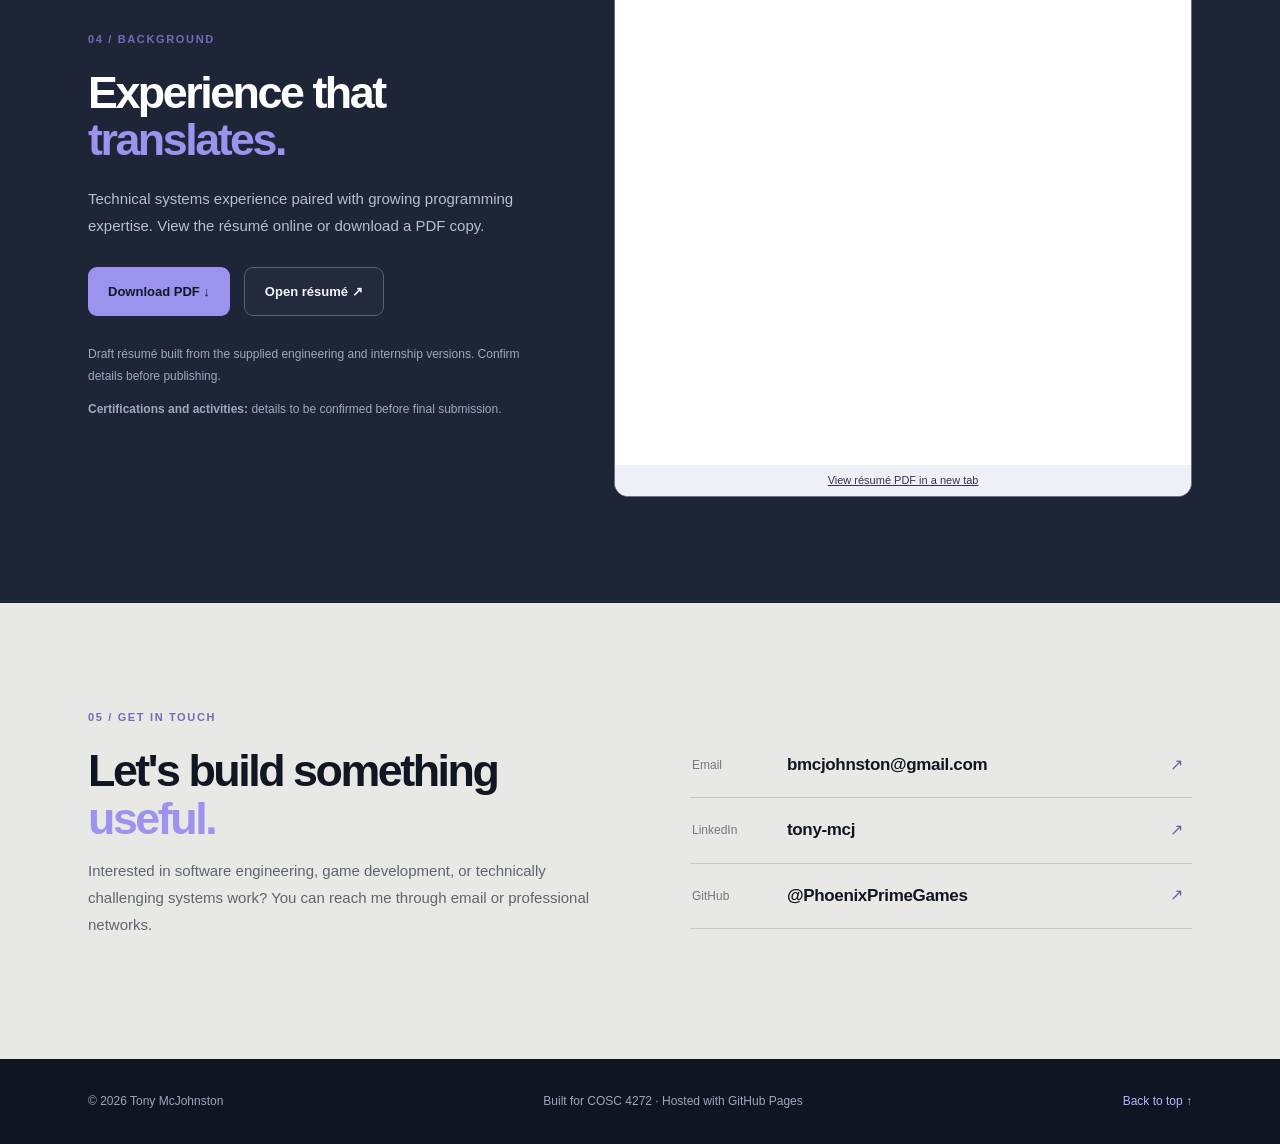
==== commit 27f18cd2: "Updated portfolio to include AI Project, Color-Key Maze, and FarmGrow AI" ====
--- a/index.html
+++ b/index.html
@@ -62,33 +62,67 @@
       </div>
     </section>
 
-    <section id="projects" class="section section-ink" aria-labelledby="projects-title">
+<section id="projects" class="section section-ink" aria-labelledby="projects-title">
       <div class="wrap">
-        <div class="section-heading"><div><p class="section-kicker">02 / SELECTED WORK</p><h2 id="projects-title">Projects with <em>purpose.</em></h2></div><p>Academic and personal software projects. Additional source links and real screenshots will be added as those projects are prepared for publication.</p></div>
+        <div class="section-heading"><div><p class="section-kicker">02 / SELECTED WORK</p><h2 id="projects-title">Projects with <em>purpose.</em></h2></div><p>AI-assisted software, academic simulation, and personal game development projects. Each featured project includes authentic demonstration imagery and public source code.</p></div>
         <div class="projects-grid">
-          <article class="project-card"><div class="project-visual visual-farm"><div class="farm-art" aria-hidden="true"><span class="farm-rail"></span><span class="farm-tower">▦</span><span class="farm-leaf leaf-1">✳</span><span class="farm-leaf leaf-2">✳</span><span class="farm-leaf leaf-3">✳</span><span class="farm-leaf leaf-4">✳</span></div><span class="preview-tag">ILLUSTRATION · PHOTO PENDING</span></div><div class="project-body"><div class="project-meta"><span>01</span><span>ACADEMIC PROJECT · 2026</span></div><h3>Automated Vertical Farm AI Simulator</h3><p>Configurable 3D-grid autonomous-agent simulation modeling plant lifecycles and resource constraints, with comparisons of search and planning strategies.</p><div class="tags"><span>Python</span><span>AI Search</span><span>Simulation</span></div><div class="project-links"><span class="pending-link">Repository and screenshots to be added</span></div></div></article>
-
-          <article class="project-card">
-            <div class="project-visual visual-maze">
-              <img src="screenshots/maze-overview.jpg" alt="Color-Key Maze gameplay showing the player, maze layout, and on-screen HUD" loading="lazy" style="display:block; width:100%; height:100%; object-fit:cover;">
-              <span class="preview-tag">ACTUAL GAMEPLAY SCREENSHOT</span>
+          <article class="project-card featured">
+            <div class="project-visual visual-ai">
+              <img src="https://raw.githubusercontent.com/PhoenixPrimeGames/Career-Skills-Translator/main/docs/screenshots/02-successful-analysis.png" alt="Career Skills Translator showing a successful AI analysis with evidence-based transferable competencies and limitations" loading="lazy" style="display:block;width:100%;height:100%;object-fit:cover;object-position:top center;">
+              <span class="preview-tag">LIVE AI APPLICATION · REAL SCREENSHOT</span>
             </div>
             <div class="project-body">
-              <div class="project-meta"><span>02</span><span>PERSONAL PROJECT · 2026</span></div>
-              <h3>Color-Key Maze</h3>
-              <p>A playable, top-down Unity maze prototype with color-coded keys, matching barriers, a countdown timer, and win/loss states. The latest iteration adds normalized movement, configurable sprinting, and an event-driven sprint-status indicator.</p>
-              <div class="tags"><span>Unity 6.3</span><span>C#</span><span>2D Physics</span><span>Events</span></div>
+              <div class="project-meta"><span>01</span><span>AI-ASSISTED SOFTWARE PROJECT · 2026</span></div>
+              <h3>Career Skills Translator</h3>
+              <p>An AI-powered career exploration application that analyzes a person's described work experience and identifies plausible skills transferable to a target career. Results include supporting excerpts, explanations of potential applications, and limitations. Built with structured model output, input validation, documented evaluation, and automated tests.</p>
+              <div class="tags"><span>Python</span><span>Streamlit</span><span>OpenAI API</span><span>Pydantic</span><span>pytest</span></div>
               <div class="project-links">
-                <a href="screenshots/maze-overview.jpg" target="_blank" rel="noopener noreferrer">Gameplay screenshot ↗</a>
-                <span class="pending-link">Source repository private, public link pending</span>
+                <a href="https://career-skills-translator-main.streamlit.app/" target="_blank" rel="noopener noreferrer">Try live demo ↗</a>
+                <a href="https://github.com/PhoenixPrimeGames/Career-Skills-Translator" target="_blank" rel="noopener noreferrer">Source code ↗</a>
+                <a href="https://github.com/PhoenixPrimeGames/Career-Skills-Translator/blob/main/docs/screenshots/02-successful-analysis.png" target="_blank" rel="noopener noreferrer">Screenshot ↗</a>
+              </div>
+              <p class="project-access-note" style="font-size:0.79rem;opacity:0.8;margin-top:0.85rem;">The hosted demonstration is publicly accessible for a limited instructor-review period; access may be restricted afterward. API-backed requests may incur costs for the site owner.</p>
+            </div>
+          </article>
+          <article class="project-card">
+            <div class="project-visual visual-farm">
+              <img src="screenshots/farmgrow-simulation.jpg" alt="FarmGrow AI real-time three-dimensional vertical farm simulation showing rows of plants, agent planning, and status information" loading="lazy" style="display:block;width:100%;height:100%;object-fit:cover;">
+              <span class="preview-tag">COURSE PROJECT · ACTUAL SIMULATION</span>
+            </div>
+            <div class="project-body">
+              <div class="project-meta"><span>02</span><span>ACADEMIC TEAM PROJECT · CPSC 4370 · 2026</span></div>
+              <h3>FarmGrow AI: Vertical Farming Simulator</h3>
+              <p>A Python simulation of a multi-level vertical farm with changing plant conditions and an autonomous service agent. The agent prioritizes care requests, evaluates short task sequences, and replans as the farm changes. The project includes an interactive 3D view and CSV reporting. Developed for CPSC 4370 with Alondra Nunez.</p>
+              <div class="tags"><span>Python</span><span>Intelligent Agents</span><span>Planning</span><span>Matplotlib</span></div>
+              <div class="project-links">
+                <a href="https://github.com/PhoenixPrimeGames/FarmGrow-AI" target="_blank" rel="noopener noreferrer">Source code ↗</a>
+                <a href="screenshots/farmgrow-simulation.jpg" target="_blank" rel="noopener noreferrer">Screenshot ↗</a>
               </div>
             </div>
           </article>
-          <article class="project-card"><div class="project-visual visual-android"><div class="phone-mock"><span class="phone-top"></span><span class="phone-art">✦</span><span class="phone-lines">SPARKS<br> &amp; STORIES</span></div><span class="preview-tag">ILLUSTRATION · SCREENSHOT PENDING</span></div><div class="project-body"><div class="project-meta"><span>03</span><span>PERSONAL PROJECT · 2026</span></div><h3>Sparks and Stories</h3><p>Android application work involving interactive card-deck features, Google Play Games sign-in, in-app purchases, and testing on emulator and device.</p><div class="tags"><span>Kotlin</span><span>Android Studio</span><span>Testing</span></div><div class="project-links"><span class="pending-link">Repository and screenshots to be added</span></div></div></article>
-          <article class="project-card"><div class="project-visual visual-code"><div class="code-lines" aria-hidden="true"><span>class Character {</span><span>&nbsp;&nbsp;Inventory inventory;</span><span>&nbsp;&nbsp;void update();</span><span>&nbsp;&nbsp;void render();</span><span>};</span></div><span class="preview-tag">ILLUSTRATION · SCREENSHOT PENDING</span></div><div class="project-body"><div class="project-meta"><span>04</span><span>PERSONAL CODE REPOSITORY</span></div><h3>PlayCoding</h3><p>C++ game programming experiments with character, combat, inventory, equipment, and rendering components. Source code available on GitHub.</p><div class="tags"><span>C++</span><span>Game Systems</span><span>Visual Studio</span></div><div class="project-links"><a href="https://github.com/PhoenixPrimeGames/PlayCoding" target="_blank" rel="noopener noreferrer">View on GitHub ↗</a></div></div></article>
+          <article class="project-card">
+            <div class="project-visual visual-maze">
+              <img src="screenshots/maze-overview.jpg" alt="Color-Key Maze gameplay with the maze layout and heads-up display" loading="lazy" style="display:block;width:100%;height:100%;object-fit:cover;">
+              <span class="preview-tag">PERSONAL PROJECT · ACTUAL GAMEPLAY</span>
+            </div>
+            <div class="project-body">
+              <div class="project-meta"><span>03</span><span>PERSONAL GAME PROJECT · 2026</span></div>
+              <h3>Color-Key Maze</h3>
+              <p>A playable top-down Unity maze prototype featuring color-coded keys, matching barriers, time-based win/loss conditions, and event-driven HUD updates. Movement includes normalized directional input, configurable sprinting, and a separate sprint-status indicator.</p>
+              <div class="tags"><span>Unity 6.3</span><span>C#</span><span>2D Physics</span><span>Events</span></div>
+              <div class="project-links">
+                <a href="https://github.com/PhoenixPrimeGames/Color-Key-Maze" target="_blank" rel="noopener noreferrer">Source code ↗</a>
+                <a href="screenshots/maze-overview.jpg" target="_blank" rel="noopener noreferrer">Gameplay screenshot ↗</a>
+              </div>
+            </div>
+          </article>
+          <article class="project-card"><div class="project-visual visual-android"><div class="phone-mock"><span class="phone-top"></span><span class="phone-art">✦</span><span class="phone-lines">SPARKS<br> &amp; STORIES</span></div><span class="preview-tag">ILLUSTRATION · SCREENSHOT PENDING</span></div><div class="project-body"><div class="project-meta"><span>04</span><span>ADDITIONAL PERSONAL PROJECT · 2026</span></div><h3>Sparks and Stories</h3><p>Android application work involving interactive card-deck features, Google Play Games sign-in, in-app purchases, and testing on emulator and device.</p><div class="tags"><span>Kotlin</span><span>Android Studio</span><span>Testing</span></div><div class="project-links"><span class="pending-link">Repository and screenshots to be added</span></div></div></article>
+          <article class="project-card"><div class="project-visual visual-code"><div class="code-lines" aria-hidden="true"><span>class Character {</span><span>&nbsp;&nbsp;Inventory inventory;</span><span>&nbsp;&nbsp;void update();</span><span>&nbsp;&nbsp;void render();</span><span>};</span></div><span class="preview-tag">ILLUSTRATION · SCREENSHOT PENDING</span></div><div class="project-body"><div class="project-meta"><span>05</span><span>ADDITIONAL C++ REPOSITORY</span></div><h3>PlayCoding</h3><p>C++ game programming experiments with character, combat, inventory, equipment, and rendering components. Source code available on GitHub.</p><div class="tags"><span>C++</span><span>Game Systems</span><span>Visual Studio</span></div><div class="project-links"><a href="https://github.com/PhoenixPrimeGames/PlayCoding" target="_blank" rel="noopener noreferrer">View on GitHub ↗</a></div></div></article>
         </div>
       </div>
     </section>
+
+    
 
     <section id="skills" class="section section-paper" aria-labelledby="skills-title"><div class="wrap"><div class="section-heading section-heading-light"><div><p class="section-kicker">03 / CAPABILITIES</p><h2 id="skills-title">Tools of the <em>trade.</em></h2></div><p>Technical skills developed through coursework, personal software projects, and professional engineering experience.</p></div><div class="skills-grid"><div class="skill-group"><span class="skill-index">01</span><h3>Programming</h3><p>C++ · C# · Python · Kotlin · Java</p></div><div class="skill-group"><span class="skill-index">02</span><h3>Software & platforms</h3><p>Unity 6 · Visual Studio · Git/GitHub · Android Studio</p></div><div class="skill-group"><span class="skill-index">03</span><h3>Software concepts</h3><p>Event-driven systems · 2D physics · AI search/planning · debugging · testing</p></div><div class="skill-group"><span class="skill-index">04</span><h3>Engineering systems</h3><p>Relay protection · electronics troubleshooting · Doble RTS / Powerbase · technical collaboration</p></div><div class="skill-group"><span class="skill-index">05</span><h3>AI-assisted development</h3><p>ChatGPT-assisted planning, implementation, testing, and documentation for the current portfolio project.</p></div></div></div></section>
 
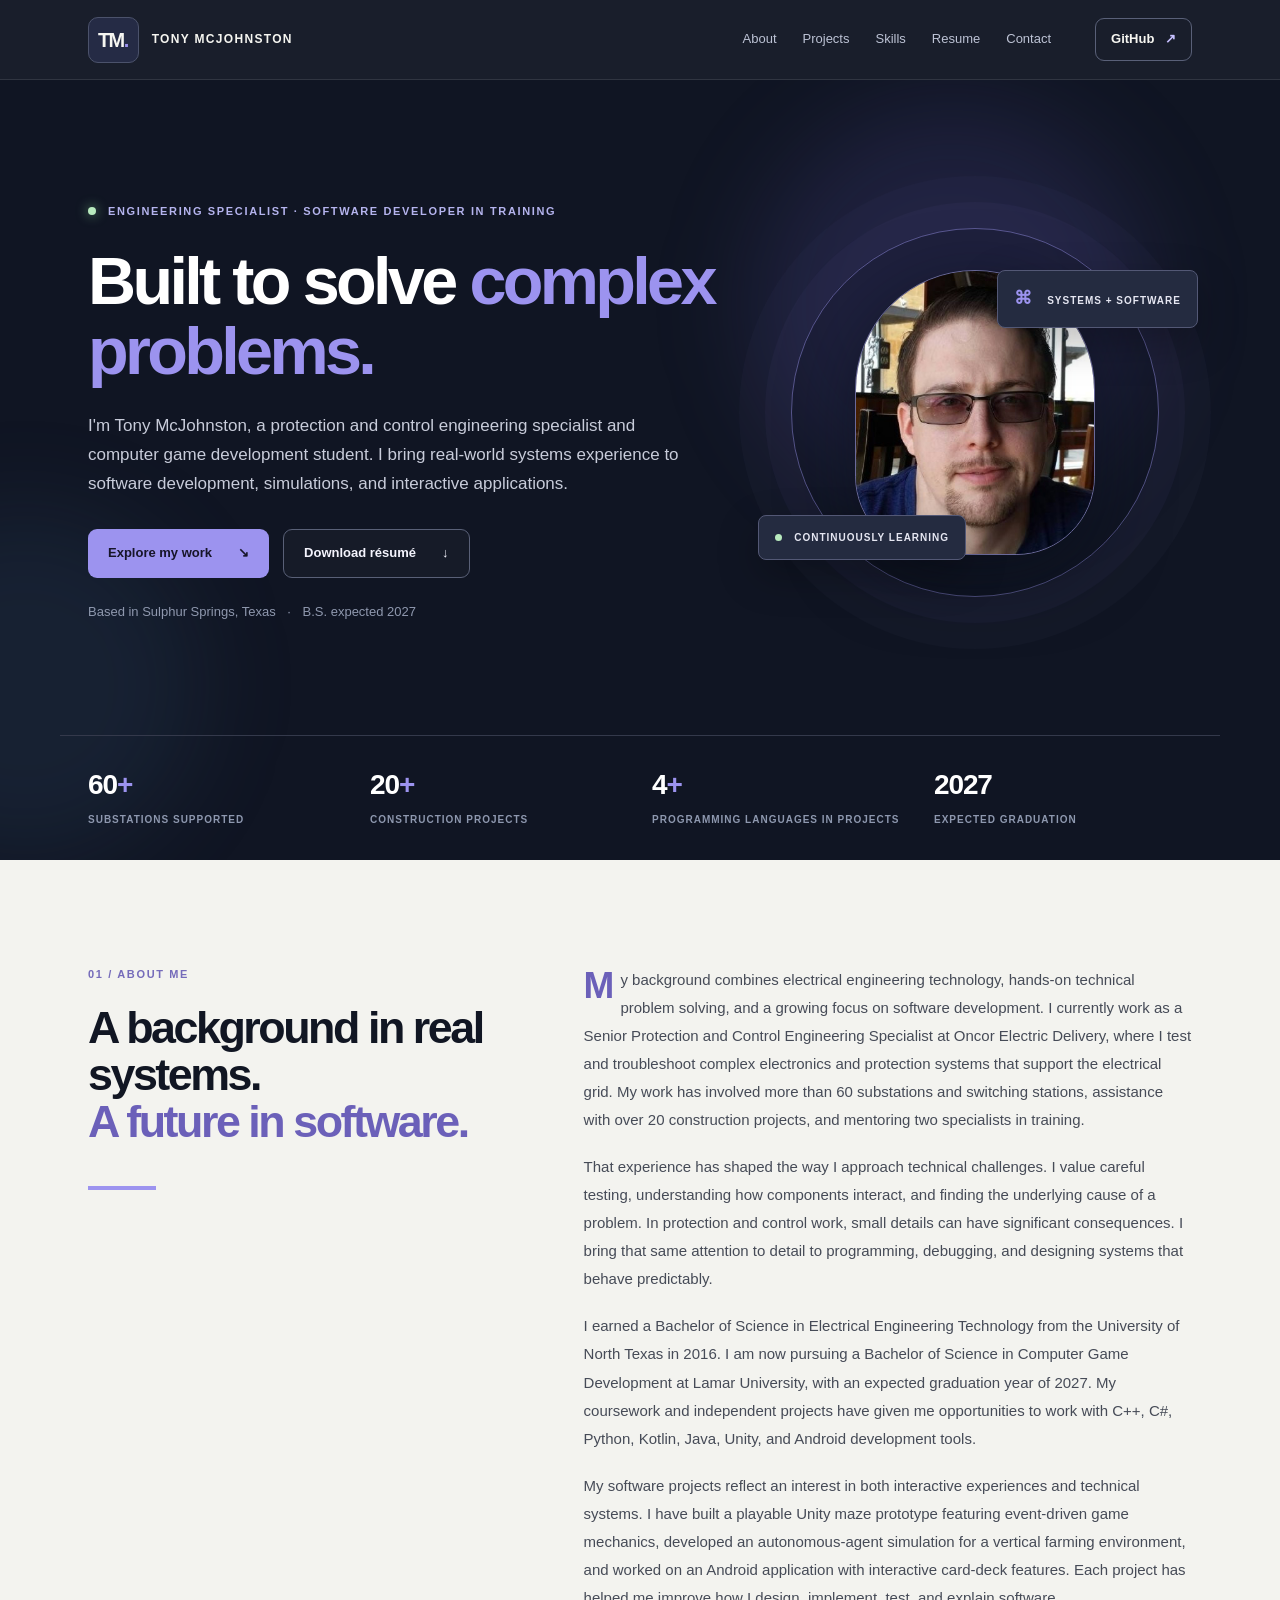
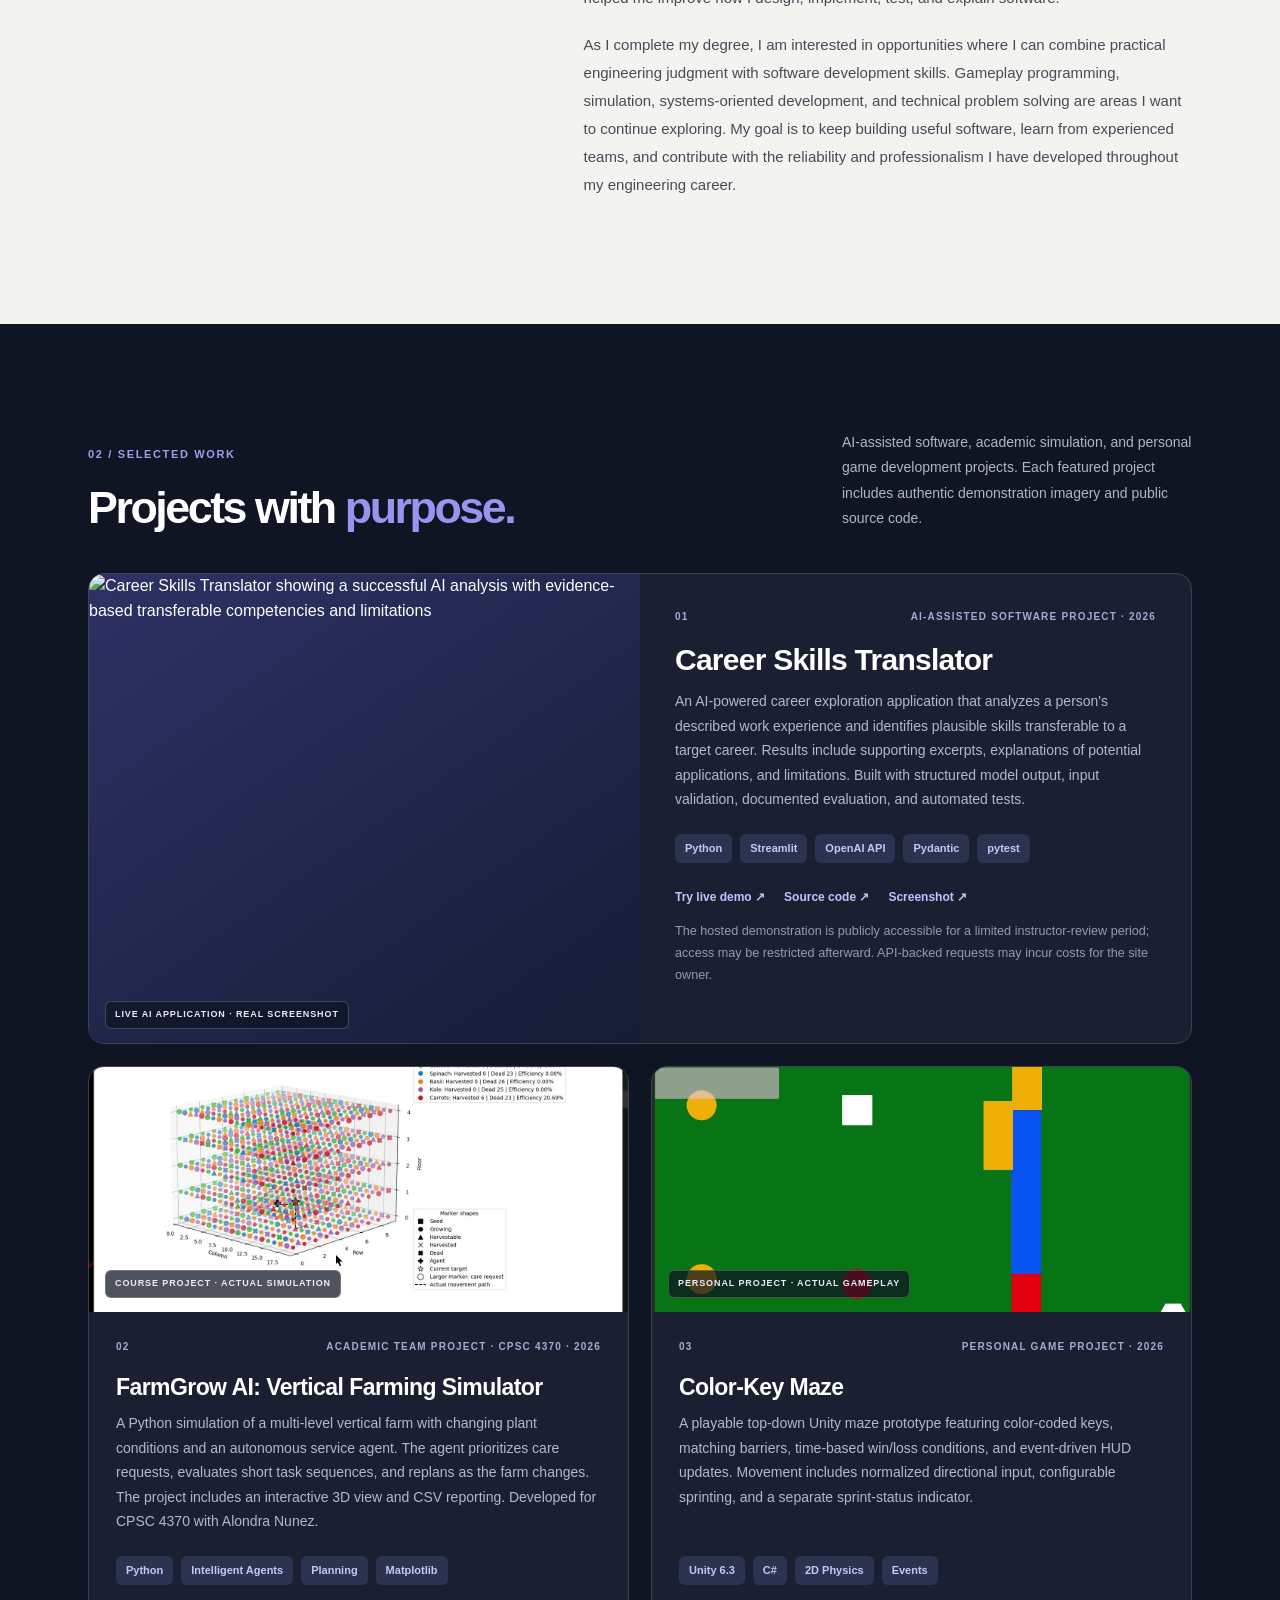
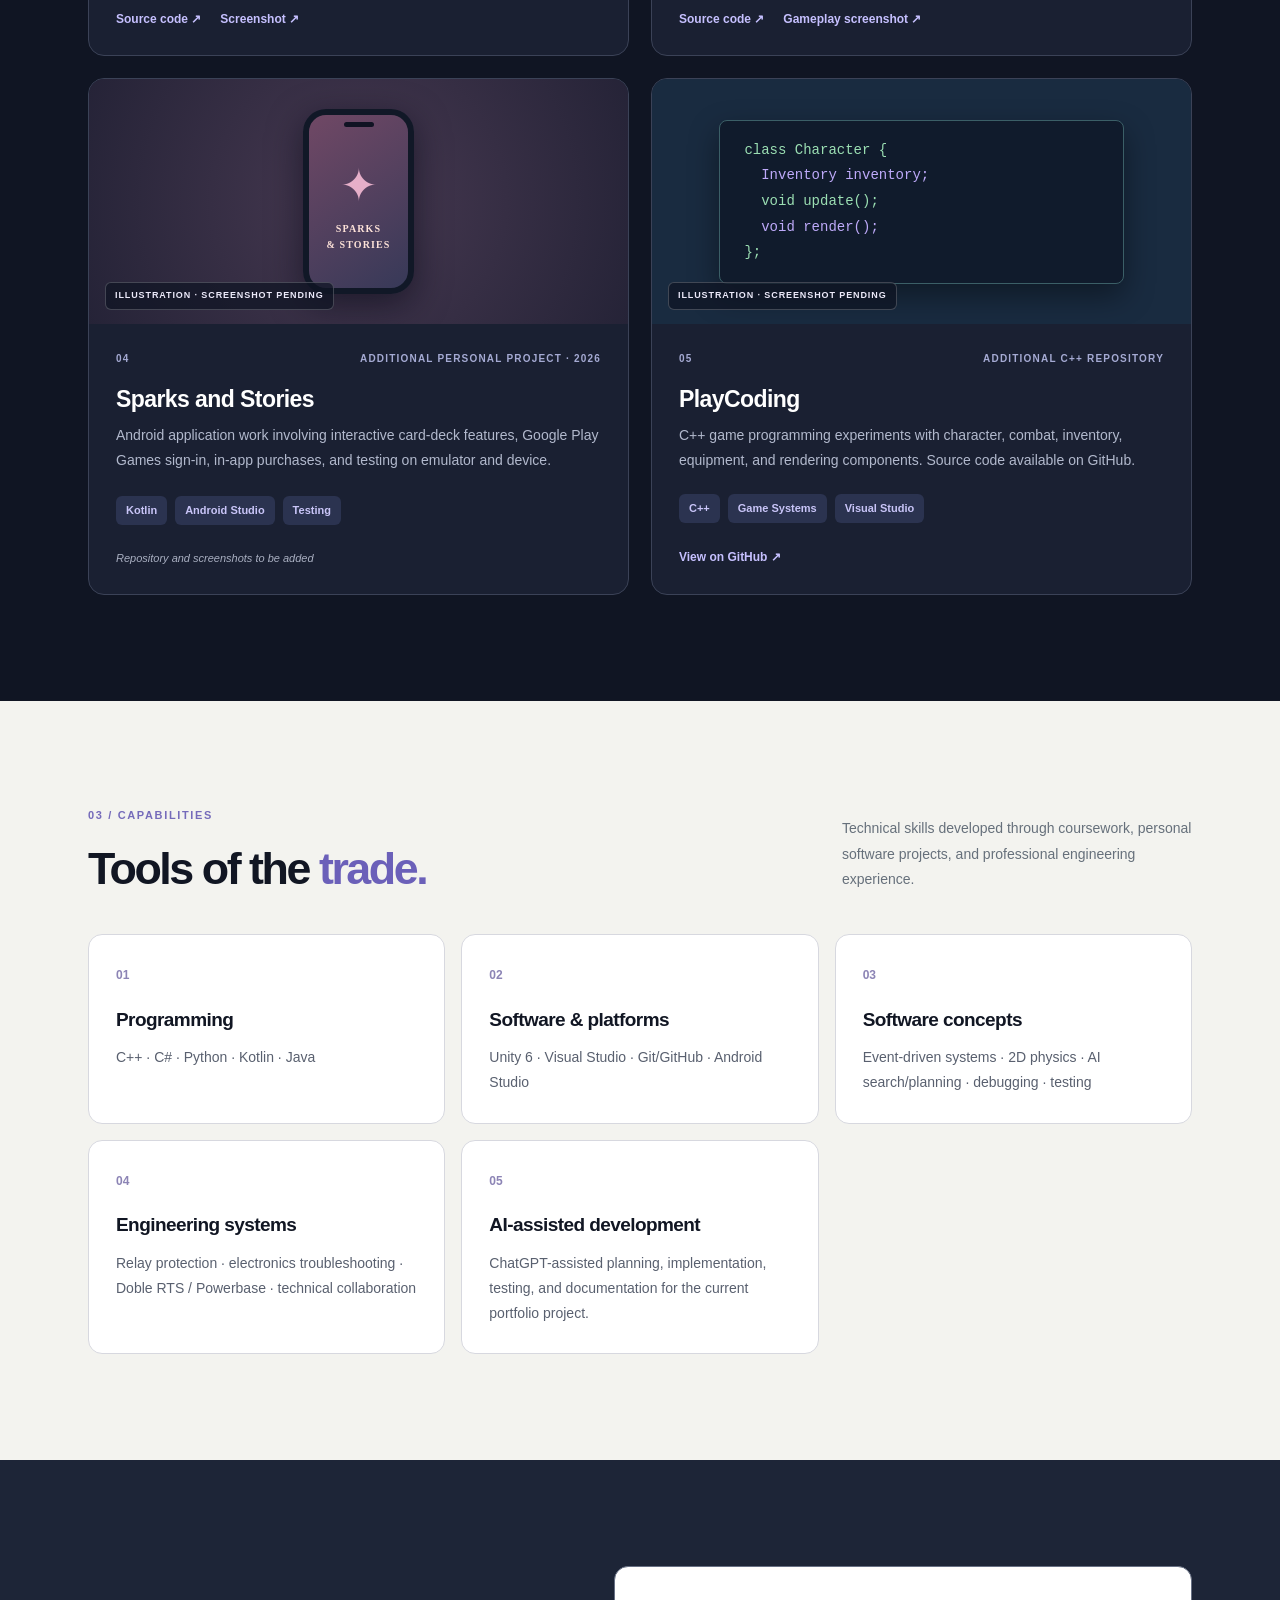
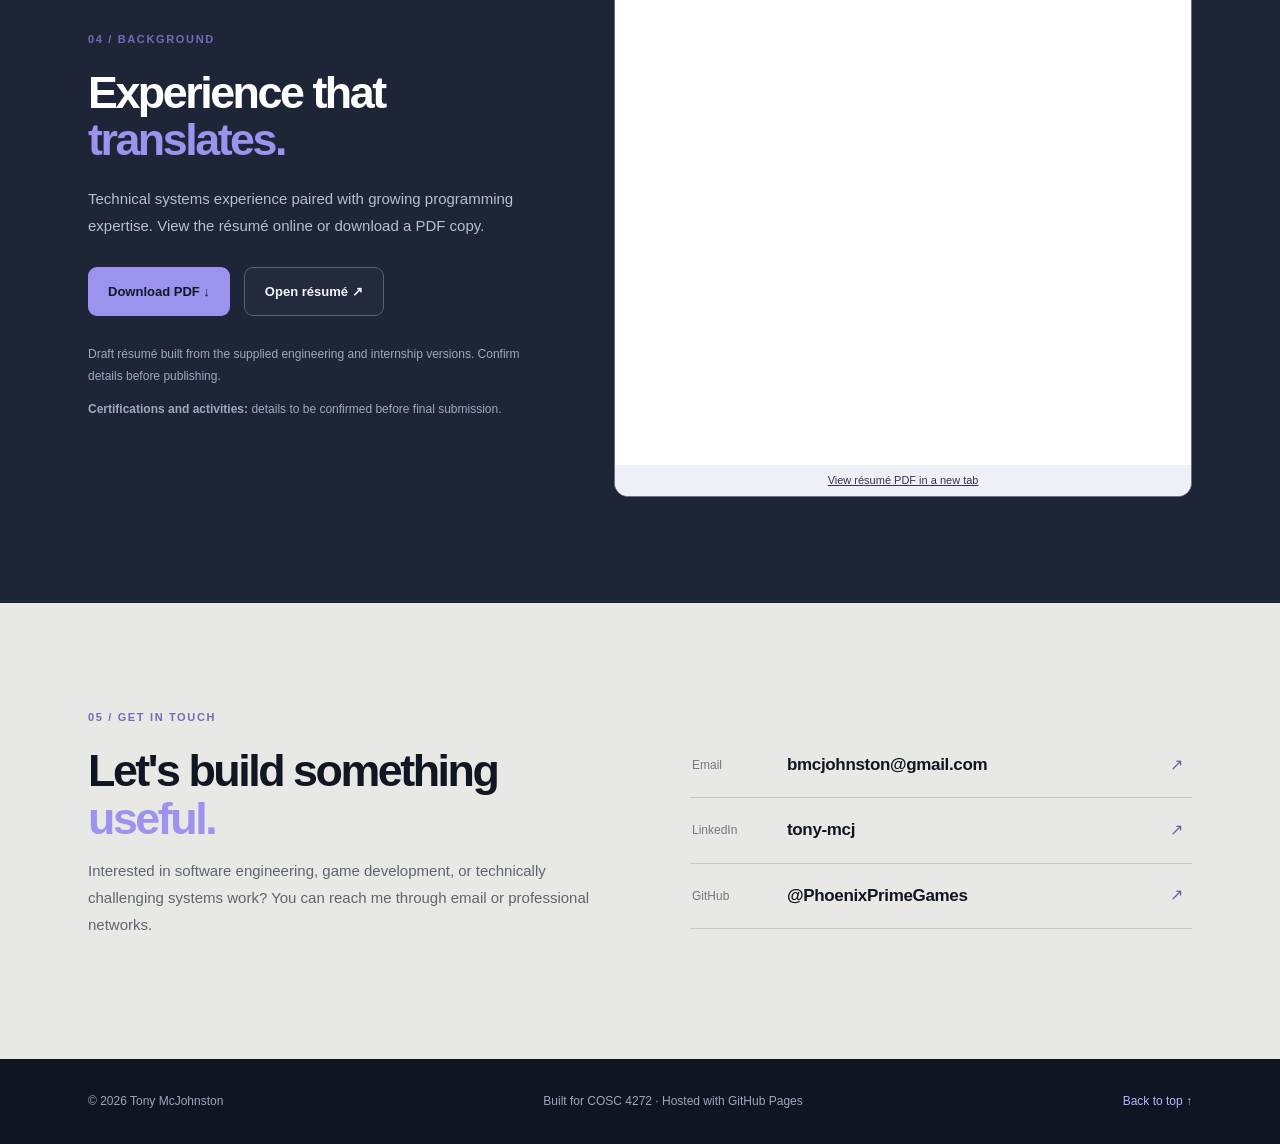
==== commit 23ea97b5: "Show portfolio portrait across desktop and mobile" ====
--- a/index.html
+++ b/index.html
@@ -35,7 +35,7 @@
         </div>
         <div class="hero-art">
           <div class="portrait-shell">
-            <div class="portrait-ring"></div><div class="portrait-core"><span class="portrait-initials">TM</span><span class="portrait-caption">PROFESSIONAL PHOTO<br>TO BE ADDED</span></div>
+            <div class="portrait-ring"></div><div class="portrait-core"><img src="assets/profile-photo.jpg" alt="Portrait of Tony McJohnston" width="450" height="450" decoding="async" fetchpriority="high"></div>
             <div class="floating-label label-top"><span class="floating-icon">⌘</span> SYSTEMS + SOFTWARE</div>
             <div class="floating-label label-bottom"><span class="mini-dot"></span> CONTINUOUSLY LEARNING</div>
           </div>
--- a/assets/styles.css
+++ b/assets/styles.css
@@ -1 +1,68 @@
 :root{--ink:#111623;--navy:#101523;--navy2:#171e31;--paper:#f3f3ef;--white:#ffffff;--muted:#aeb4c7;--muted2:#596071;--line:#dcdedc;--lav:#9c93ef;--lav2:#c7c1ff;--lime:#bceebf;--max:1160px;--radius:18px}*{box-sizing:border-box}html{scroll-behavior:smooth;scroll-padding-top:90px}body{margin:0;font-family:Inter,ui-sans-serif,-apple-system,BlinkMacSystemFont,"Segoe UI",sans-serif;color:var(--ink);background:var(--paper);line-height:1.55}a{color:inherit}a:focus-visible,button:focus-visible{outline:3px solid #7d6feb;outline-offset:4px}.wrap{max-width:var(--max);margin:auto;padding-inline:28px}.skip{position:absolute;top:-90px;left:14px;z-index:1000;background:white;color:var(--ink);padding:12px}.skip:focus{top:10px}.site-header{height:80px;position:sticky;top:0;z-index:100;background:rgba(16,21,35,.96);border-bottom:1px solid rgba(255,255,255,.1);backdrop-filter:blur(14px);color:#f6f6f1}.nav-layout{height:100%;display:flex;align-items:center;gap:44px}.wordmark{display:flex;align-items:center;gap:13px;text-decoration:none;flex-shrink:0}.mark{background:#252b45;border:1px solid #4b526b;border-radius:10px;font-size:20px;font-weight:850;letter-spacing:-.08em;line-height:1;padding:12px 10px 12px 9px}.mark-dot{color:var(--lav)}.wordmark-label{font-size:12px;font-weight:550;letter-spacing:.11em;white-space:nowrap}.wordmark-label strong{font-weight:850}.main-nav{display:flex;align-items:center;gap:26px;margin-left:auto}.main-nav a{font-size:13px;color:#bdc3d5;text-decoration:none;transition:color .2s}.main-nav a:hover,.main-nav a:focus{color:#fff}.nav-action{font-size:13px;font-weight:750;padding:10px 15px;border:1px solid #596078;border-radius:9px;text-decoration:none;white-space:nowrap}.nav-action span{color:var(--lav2);margin-left:7px}.nav-toggle{display:none;border:0;background:none;padding:8px;cursor:pointer}.nav-toggle span{height:2px;width:22px;background:#fff;display:block;margin:5px}.hero{position:relative;isolation:isolate;background:var(--navy);color:var(--white);overflow:hidden}.hero-glow{position:absolute;border-radius:50%;filter:blur(48px);z-index:-1}.hero-glow-a{height:400px;width:400px;background:rgba(104,88,191,.17);right:10%;top:25px}.hero-glow-b{height:350px;width:350px;background:rgba(79,125,160,.12);left:-150px;bottom:0}.hero-grid{display:grid;grid-template-columns:1.2fr .8fr;align-items:center;gap:20px;padding-top:110px;padding-bottom:100px}.hero-copy{position:relative;z-index:1}.eyebrow,.section-kicker{font-size:11px;letter-spacing:.15em;font-weight:800}.eyebrow{color:#b5b4ee;display:flex;gap:12px;align-items:center;margin:0 0 26px}.online-dot{display:inline-block;height:8px;width:8px;border-radius:50%;background:#b8eabe;box-shadow:0 0 12px #6ba779}.hero h1,.section h2{font-weight:720;letter-spacing:-.055em;line-height:1.055}.hero h1{font-size:clamp(46px,5.2vw,76px);max-width:770px;margin:0 0 26px}.hero h1 em,.section h2 em{font-style:normal;color:var(--lav)}.hero-lead{max-width:620px;font-size:17px;color:#c8ccda;line-height:1.7;margin:0 0 30px}.hero-cta,.resume-links{display:flex;gap:14px;flex-wrap:wrap}.btn{display:inline-flex;gap:26px;align-items:center;justify-content:space-between;padding:13px 20px;text-decoration:none;font-size:13px;font-weight:800;border-radius:9px;transition:transform .2s,border .2s;min-height:49px}.btn:hover{transform:translateY(-2px)}.btn-primary{background:var(--lav);color:#171529}.btn-ghost{color:#f4f4fd;border:1px solid #596077;background:rgba(255,255,255,.025)}.hero-context{color:#8f98ae;font-size:13px;margin:24px 0 0}.hero-context span{padding:0 8px}.portrait-shell{position:relative;min-height:445px;display:flex;align-items:center;justify-content:center}.portrait-ring{width:min(390px,85%);aspect-ratio:1;border-radius:50%;border:1px solid rgba(157,150,241,.48);box-shadow:0 0 0 26px rgba(159,150,243,.035),0 0 0 52px rgba(159,150,243,.025)}.portrait-core{position:absolute;width:240px;height:285px;background:linear-gradient(135deg,#353753,#1b2236 65%);border:1px solid #6b6a9a;border-radius:140px 140px 92px 92px;display:flex;flex-direction:column;align-items:center;justify-content:center;box-shadow:0 20px 70px #090d1799}.portrait-initials{font-size:93px;font-weight:800;letter-spacing:-.12em;color:#c2bdfa;padding-right:13px}.portrait-caption{font-size:10px;letter-spacing:.16em;text-align:center;color:#b7bdd1;line-height:1.8;margin-top:12px}.floating-label{position:absolute;border:1px solid #535875;background:#242b40;border-radius:8px;box-shadow:0 15px 40px #0004;color:#e6e7f2;font-size:10px;letter-spacing:.1em;font-weight:760;padding:14px 16px}.label-top{top:80px;right:-6px}.label-bottom{bottom:75px;left:0}.floating-icon{font-size:18px;color:var(--lav);padding-right:10px}.mini-dot{display:inline-block;background:#b8eabd;border-radius:50%;height:7px;width:7px;margin-right:8px}.hero-stats{border-top:1px solid #34394b;display:grid;grid-template-columns:repeat(4,1fr);gap:24px;padding-top:27px;padding-bottom:32px}.hero-stats>div{display:flex;gap:6px;flex-direction:column}.hero-stats strong{font-size:28px;font-weight:750;letter-spacing:-.04em}.hero-stats strong span{color:var(--lav)}.hero-stats>div>span{font-size:10px;color:#8e98af;letter-spacing:.1em;font-weight:750}.section{padding:106px 0}.section-paper{background:var(--paper)}.section-grid{display:grid;grid-template-columns:.8fr 1.2fr;gap:90px}.section-kicker{color:#756bba;margin:0 0 21px}.section h2{font-size:clamp(35px,3.5vw,52px);margin:0;max-width:600px}.section-paper h2 em{color:#6b60b9}.line-decoration{width:68px;height:4px;background:var(--lav);margin-top:40px}.prose p{font-size:15px;line-height:1.87;color:#464b57;margin:0 0 19px}.about-prose p:first-child::first-letter{font-size:37px;font-weight:750;float:left;line-height:1.08;padding-right:6px;color:#6b60b9}.section-ink{background:var(--navy);color:white}.section-heading{display:flex;justify-content:space-between;gap:60px;align-items:end;margin-bottom:42px}.section-heading>div{max-width:650px}.section-heading>p{max-width:350px;color:#afb6c7;margin:0;font-size:14px;line-height:1.8}.section-ink .section-kicker{color:#a49cf0}.projects-grid{display:grid;grid-template-columns:repeat(2,minmax(0,1fr));gap:22px}.project-card{border:1px solid #3b4257;border-radius:16px;overflow:hidden;background:#1a2032;display:flex;flex-direction:column;min-width:0;transition:border-color .2s,transform .2s}.project-card:hover{border-color:#928bdf;transform:translateY(-3px)}.project-card.featured{grid-column:span 2;display:grid;grid-template-columns:1fr 1fr}.project-visual{height:245px;position:relative;overflow:hidden;display:flex;align-items:center;justify-content:center}.featured .project-visual{height:auto;min-height:325px}.preview-tag{position:absolute;bottom:14px;left:16px;background:#101524bb;border:1px solid #ffffff33;border-radius:6px;padding:6px 9px;color:#eceafa;font-size:9px;letter-spacing:.1em;font-weight:750}.visual-ai{background:linear-gradient(145deg,#2e3265,#151c34)}.visual-grid{position:absolute;inset:0;background-image:linear-gradient(#ffffff0b 1px,transparent 1px),linear-gradient(90deg,#ffffff0b 1px,transparent 1px);background-size:35px 35px;mask-image:linear-gradient(180deg,#000,transparent)}.ai-preview{background:#13192c;border:1px solid #7473ae;box-shadow:0 18px 55px #040713bb;border-radius:12px;max-width:400px;width:82%;padding:20px;color:#f6f6ff;position:relative}.ai-preview>span{color:#c8c1ff;font-weight:850;font-size:10px;letter-spacing:.12em}.ai-preview-query{background:#242b44;border:1px solid #454c72;border-radius:8px;font-size:14px;line-height:1.6;padding:16px;margin:15px 0}.ai-preview-response{border:1px solid #67816d;border-radius:7px;background:#1f342c;padding:10px 12px;font-size:12px;color:#caeed0}.ai-preview-response>span:last-child{float:right}.status-pip{background:#8dd4a2;width:6px;height:6px;display:inline-block;border-radius:50%;margin-right:8px}.visual-farm{background:radial-gradient(circle at 50% 70%,#385b4b,#1b3134 70%)}.farm-art{width:175px;height:185px;position:relative;border:2px solid #70aa91;border-radius:5px;background:linear-gradient(0deg,#1a3432,#264e46)}.farm-tower{font-size:155px;line-height:165px;color:#76968b;position:absolute;inset:0;text-align:center;opacity:.7}.farm-leaf{position:absolute;font-size:42px;color:#c6e6ac;text-shadow:0 0 20px #a4dba777}.leaf-1{top:10px;left:-20px}.leaf-2{top:20px;right:-22px}.leaf-3{bottom:19px;left:-19px}.leaf-4{bottom:15px;right:-21px}.visual-maze{background:radial-gradient(circle at center,#36355f,#211e39)}.maze-art{width:225px;height:172px;position:relative;border:7px solid #beb3ff;border-radius:4px;box-shadow:0 0 28px #a69bff38;background:repeating-linear-gradient(90deg,#22243a,#22243a 20px,#292b42 20px,#292b42 21px)}.maze-art i{position:absolute;display:block}.wall{background:#8e88d7}.wall-1{height:8px;width:155px;top:31px;left:0}.wall-2{height:8px;width:125px;top:81px;right:0}.wall-3{height:65px;width:8px;top:34px;left:75px}.wall-4{height:74px;width:8px;bottom:0;right:62px}.wall-5{height:8px;width:95px;bottom:17px;left:0}.maze-player{height:20px;width:20px;background:#aeebc6;box-shadow:0 0 20px #a3e8b4;border-radius:50%;bottom:45px;left:28px}.maze-key{right:23px;top:17px;color:#ffd58d;font-size:23px;font-style:normal}.visual-android{background:radial-gradient(circle,#473951,#252337)}.phone-mock{height:185px;width:111px;border:6px solid #111827;border-radius:23px;box-shadow:0 10px 34px #05071390;background:linear-gradient(145deg,#704865,#373958);display:flex;flex-direction:column;align-items:center;justify-content:center;color:#fde2d8}.phone-top{height:5px;width:30px;background:#101323;border-radius:10px;position:absolute;top:43px}.phone-art{font-size:45px;color:#e6afc9}.phone-lines{font-family:Georgia,serif;font-weight:700;letter-spacing:.11em;text-align:center;font-size:10px;line-height:1.6}.visual-code{background:#192b40}.code-lines{background:#101b2c;color:#9bdfb3;border:1px solid #3b5f67;padding:19px 24px;border-radius:8px;width:75%;display:flex;flex-direction:column;gap:4px;font-family:Consolas,Monaco,monospace;font-size:14px;box-shadow:0 12px 30px #0006}.code-lines span:nth-child(2n){color:#beaafa}.project-body{padding:27px;display:flex;flex-direction:column;flex:1}.featured .project-body{padding:35px}.project-meta{display:flex;justify-content:space-between;color:#a5aad3;font-size:10px;letter-spacing:.12em;font-weight:800}.project-body h3{font-size:23px;line-height:1.23;letter-spacing:-.025em;margin:18px 0 10px}.featured .project-body h3{font-size:30px}.project-body p{font-size:14px;line-height:1.75;color:#b2b9cd;margin:0 0 22px}.tags{display:flex;flex-wrap:wrap;gap:8px;margin-top:auto}.tags span{border-radius:6px;background:#2b3350;color:#c9c5f8;padding:6px 10px;font-size:11px;font-weight:650}.project-links{display:flex;gap:19px;align-items:center;flex-wrap:wrap;margin-top:25px}.project-links a{font-size:12px;color:#c6c0ff;font-weight:800;text-decoration:none}.project-links a:hover{text-decoration:underline}.pending-link{font-size:11px;color:#aab0c2;font-style:italic}.section-heading-light>p{color:#66707b}.skills-grid{display:grid;grid-template-columns:repeat(3,1fr);gap:16px}.skill-group{border:1px solid #d7d8df;border-radius:14px;padding:27px;min-height:180px;background:#fff}.skill-index{font-size:12px;color:#8c84b5;font-weight:800}.skill-group h3{font-size:19px;margin:18px 0 11px;letter-spacing:-.03em}.skill-group p{font-size:14px;line-height:1.8;color:#59606f;margin:0}.section-slate{background:#1d2537;color:white}.resume-layout{display:grid;grid-template-columns:.88fr 1.12fr;gap:72px;align-items:center}.resume-layout h2{margin-bottom:22px}.resume-layout>div:first-child>p:not(.section-kicker){color:#b7becf;font-size:15px;line-height:1.8}.resume-links{margin:28px 0}.resume-layout .resume-note{font-size:12px!important;color:#a0a8bc!important}.resume-frame{min-height:490px;border:1px solid #677084;border-radius:14px;overflow:hidden;background:#fff}.resume-frame iframe{height:490px;width:100%;border:0}.resume-frame-fallback{display:block;background:#eef0f7;color:#343450;text-align:center;font-size:11px;padding:7px}.section-contact{background:#e8e8e4}.contact-grid{display:grid;grid-template-columns:1fr 1fr;gap:100px}.contact-grid>div>p:not(.section-kicker){font-size:15px;color:#5f6570;line-height:1.8}.contact-links{display:flex;flex-direction:column;justify-content:center}.contact-links a{border-bottom:1px solid #c6c9cd;padding:19px 2px;display:grid;grid-template-columns:80px 1fr 20px;gap:15px;align-items:center;text-decoration:none;transition:padding .2s}.contact-links a:hover{padding-left:12px}.contact-links a>span:first-child{font-size:12px;color:#727984}.contact-links strong{font-size:17px;letter-spacing:-.02em;overflow-wrap:anywhere}.contact-links a>span:last-child{color:#685eac}.site-footer{background:var(--navy);color:#9da6bc;font-size:12px}.footer-inner{min-height:85px;display:flex;align-items:center;justify-content:space-between;gap:20px}.footer-inner a{text-decoration:none;color:#bbb2ff}@media(max-width:1080px){.nav-layout{gap:20px}.main-nav{gap:16px}.wordmark-label{display:none}.hero-grid{padding-top:85px}.portrait-shell{min-height:360px}.portrait-core{width:205px;height:250px}.portrait-ring{width:300px}.floating-label{font-size:9px}.label-top{right:-5px}.section-grid{gap:50px}.project-body{padding:23px}.featured .project-body{padding:28px}}@media(max-width:800px){.wrap{padding-inline:22px}.nav-layout{justify-content:space-between}.wordmark-label{display:inline}.nav-action{margin-left:auto}.nav-toggle{display:block}.main-nav{display:none;position:absolute;top:80px;left:0;right:0;background:#151b2c;padding:16px 22px 24px;flex-direction:column;align-items:stretch;gap:0;border-bottom:1px solid #444b67}.main-nav.is-open{display:flex}.main-nav a{padding:12px 6px}.hero-grid{grid-template-columns:1fr;padding-top:78px;padding-bottom:55px}.hero-copy{max-width:700px}.hero-art{display:none}.hero-stats{grid-template-columns:repeat(2,1fr)}.section{padding:76px 0}.section-grid,.resume-layout,.contact-grid{grid-template-columns:1fr;gap:34px}.section-heading{align-items:start;flex-direction:column;gap:15px}.section-heading>p{max-width:600px}.projects-grid{grid-template-columns:1fr}.project-card.featured{grid-column:auto;display:flex}.featured .project-visual{height:255px;min-height:0}.skills-grid{grid-template-columns:repeat(2,1fr)}.resume-frame{max-width:650px}.contact-grid{gap:22px}}@media(max-width:490px){.wrap{padding-inline:18px}.site-header{height:70px}.main-nav{top:70px}.wordmark-label{font-size:10px}.nav-action{font-size:11px;padding:8px 10px}.hero-grid{padding-top:62px}.hero h1{font-size:45px}.hero-lead{font-size:15px}.hero-stats{gap:20px}.hero-stats strong{font-size:24px}.hero-stats>div>span{font-size:9px}.section h2{font-size:36px}.section{padding:65px 0}.project-body,.featured .project-body{padding:22px}.project-body h3,.featured .project-body h3{font-size:23px}.skills-grid{grid-template-columns:1fr}.skill-group{min-height:0}.contact-links a{grid-template-columns:65px 1fr 16px;gap:8px}.contact-links strong{font-size:14px}.footer-inner{flex-direction:column;padding-top:20px;padding-bottom:20px;align-items:start;min-height:0}}
+/* COSC 4272: real portrait image replaces initials placeholder. */
+.portrait-core {
+  overflow: hidden;
+}
+.portrait-core img {
+  display: block;
+  width: 100%;
+  height: 100%;
+  object-fit: cover;
+  object-position: center center;
+}
+
+/* Keep the required portrait visible on phones and tablets. */
+@media (max-width: 800px) {
+  .hero-art {
+    display: block;
+    width: 100%;
+    max-width: 340px;
+    margin: 8px auto 0;
+  }
+  .portrait-shell {
+    min-height: 305px;
+  }
+  .portrait-ring {
+    width: min(270px, 85%);
+  }
+  .portrait-core {
+    width: 190px;
+    height: 230px;
+  }
+  .floating-label {
+    font-size: 9px;
+    padding: 9px 11px;
+  }
+  .label-top {
+    top: 45px;
+    right: 0;
+  }
+  .label-bottom {
+    bottom: 35px;
+    left: 0;
+  }
+}
+@media (max-width: 490px) {
+  .hero-art {
+    max-width: 300px;
+  }
+  .portrait-shell {
+    min-height: 285px;
+  }
+  .portrait-ring {
+    width: min(235px, 85%);
+  }
+  .portrait-core {
+    width: 174px;
+    height: 214px;
+  }
+  .label-top {
+    top: 35px;
+    right: -3px;
+  }
+  .label-bottom {
+    bottom: 29px;
+    left: -3px;
+  }
+}
+
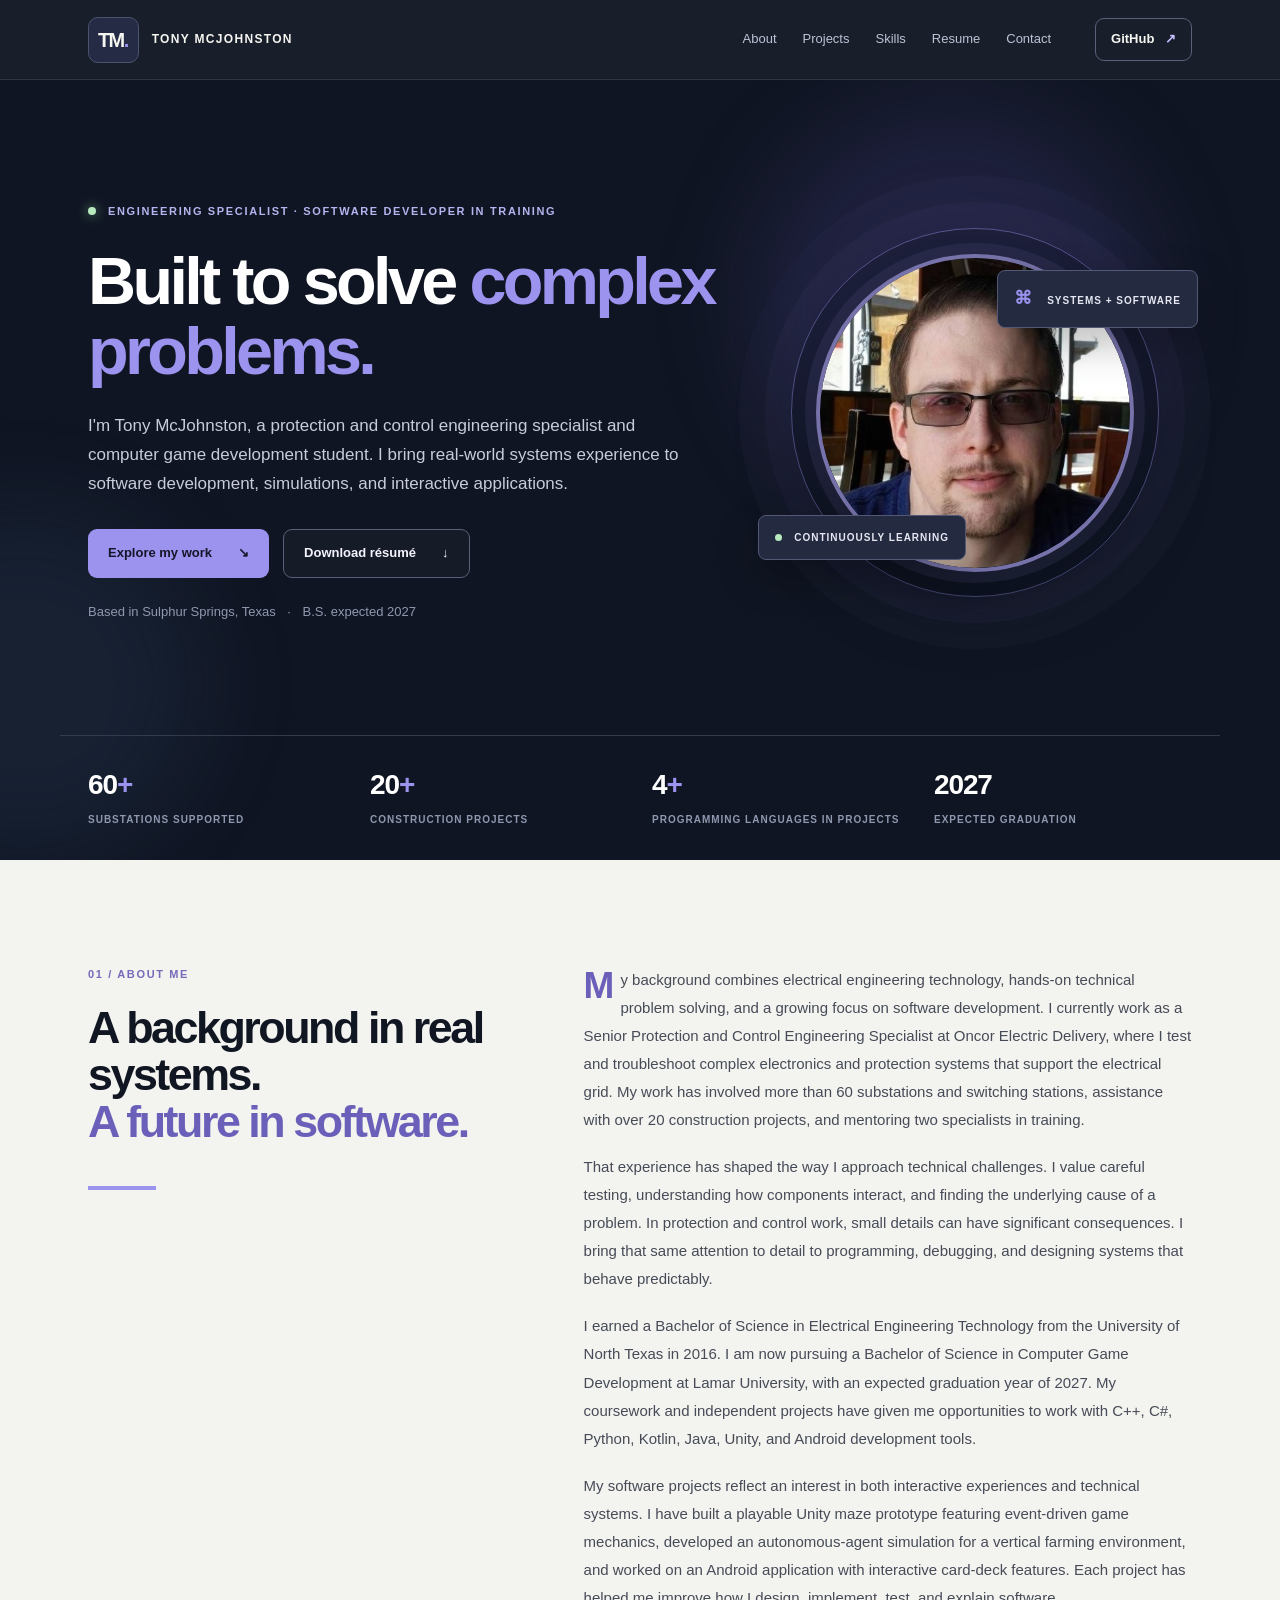
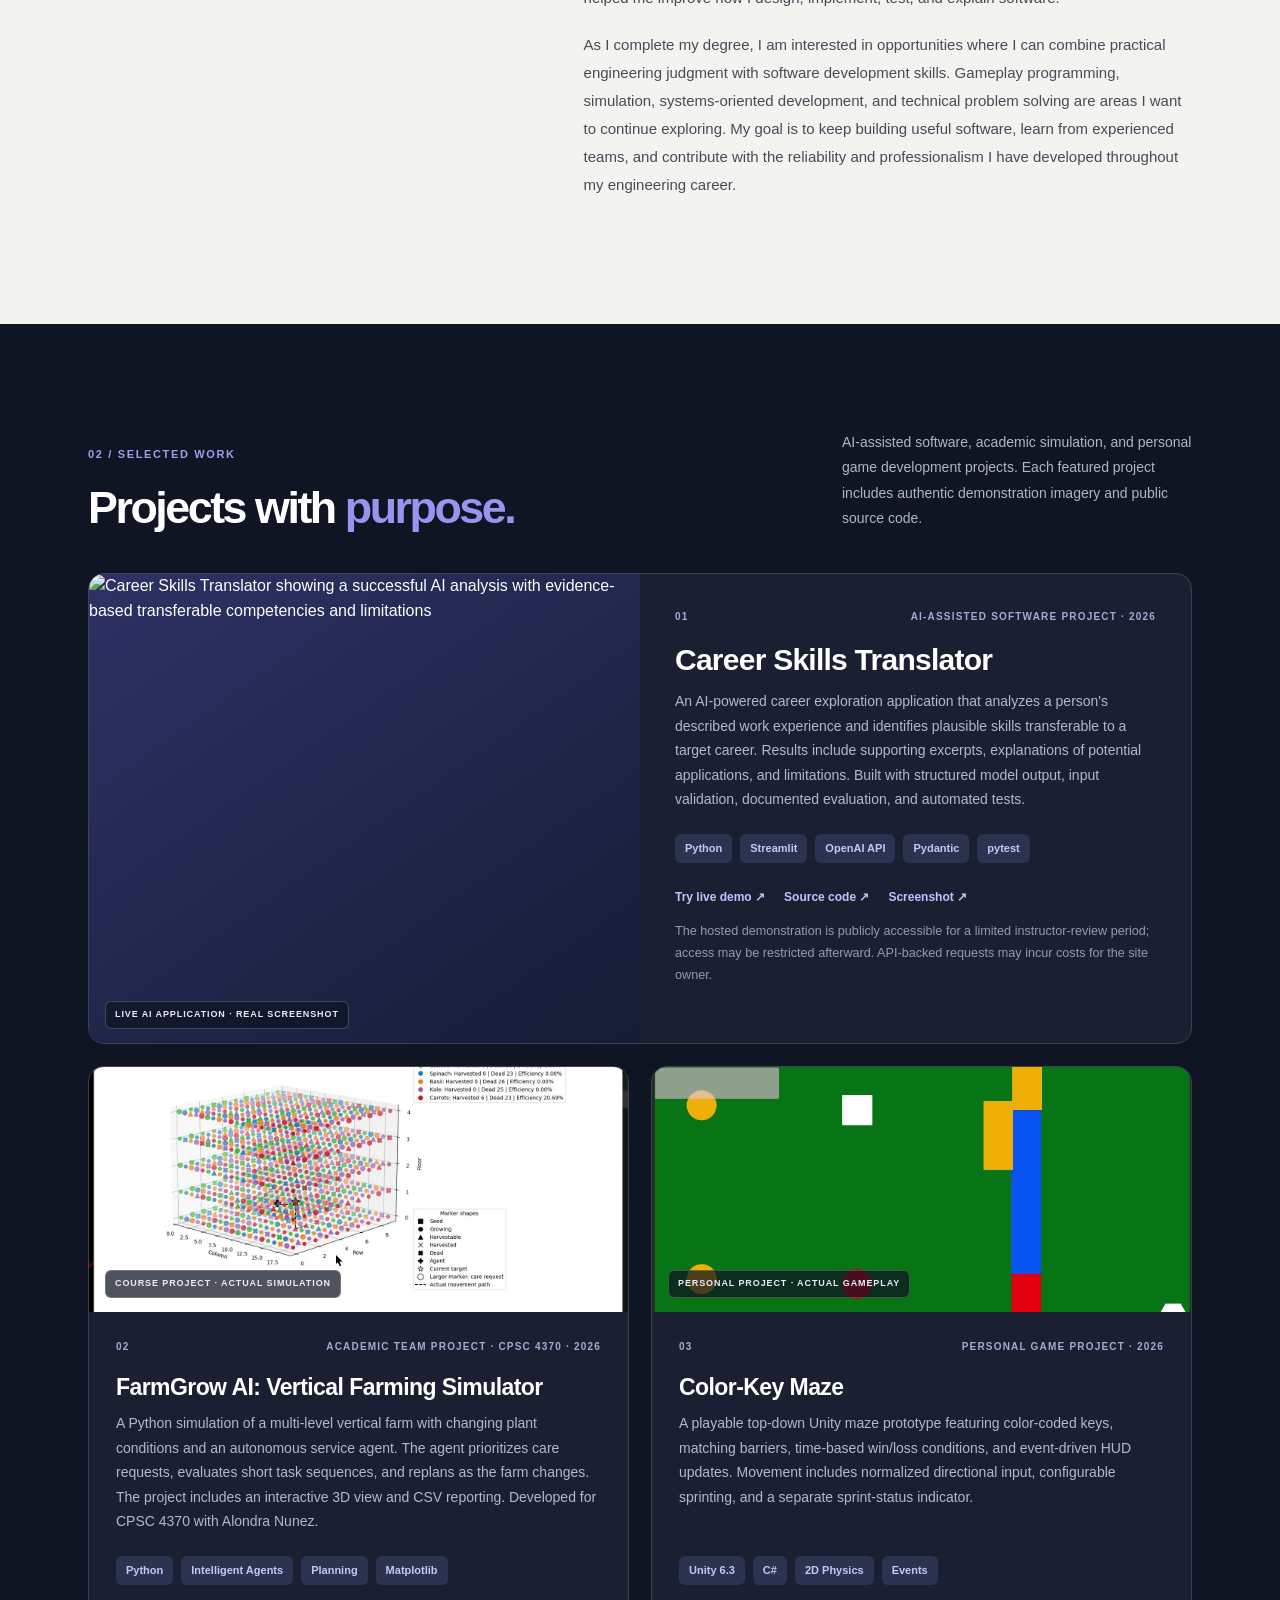
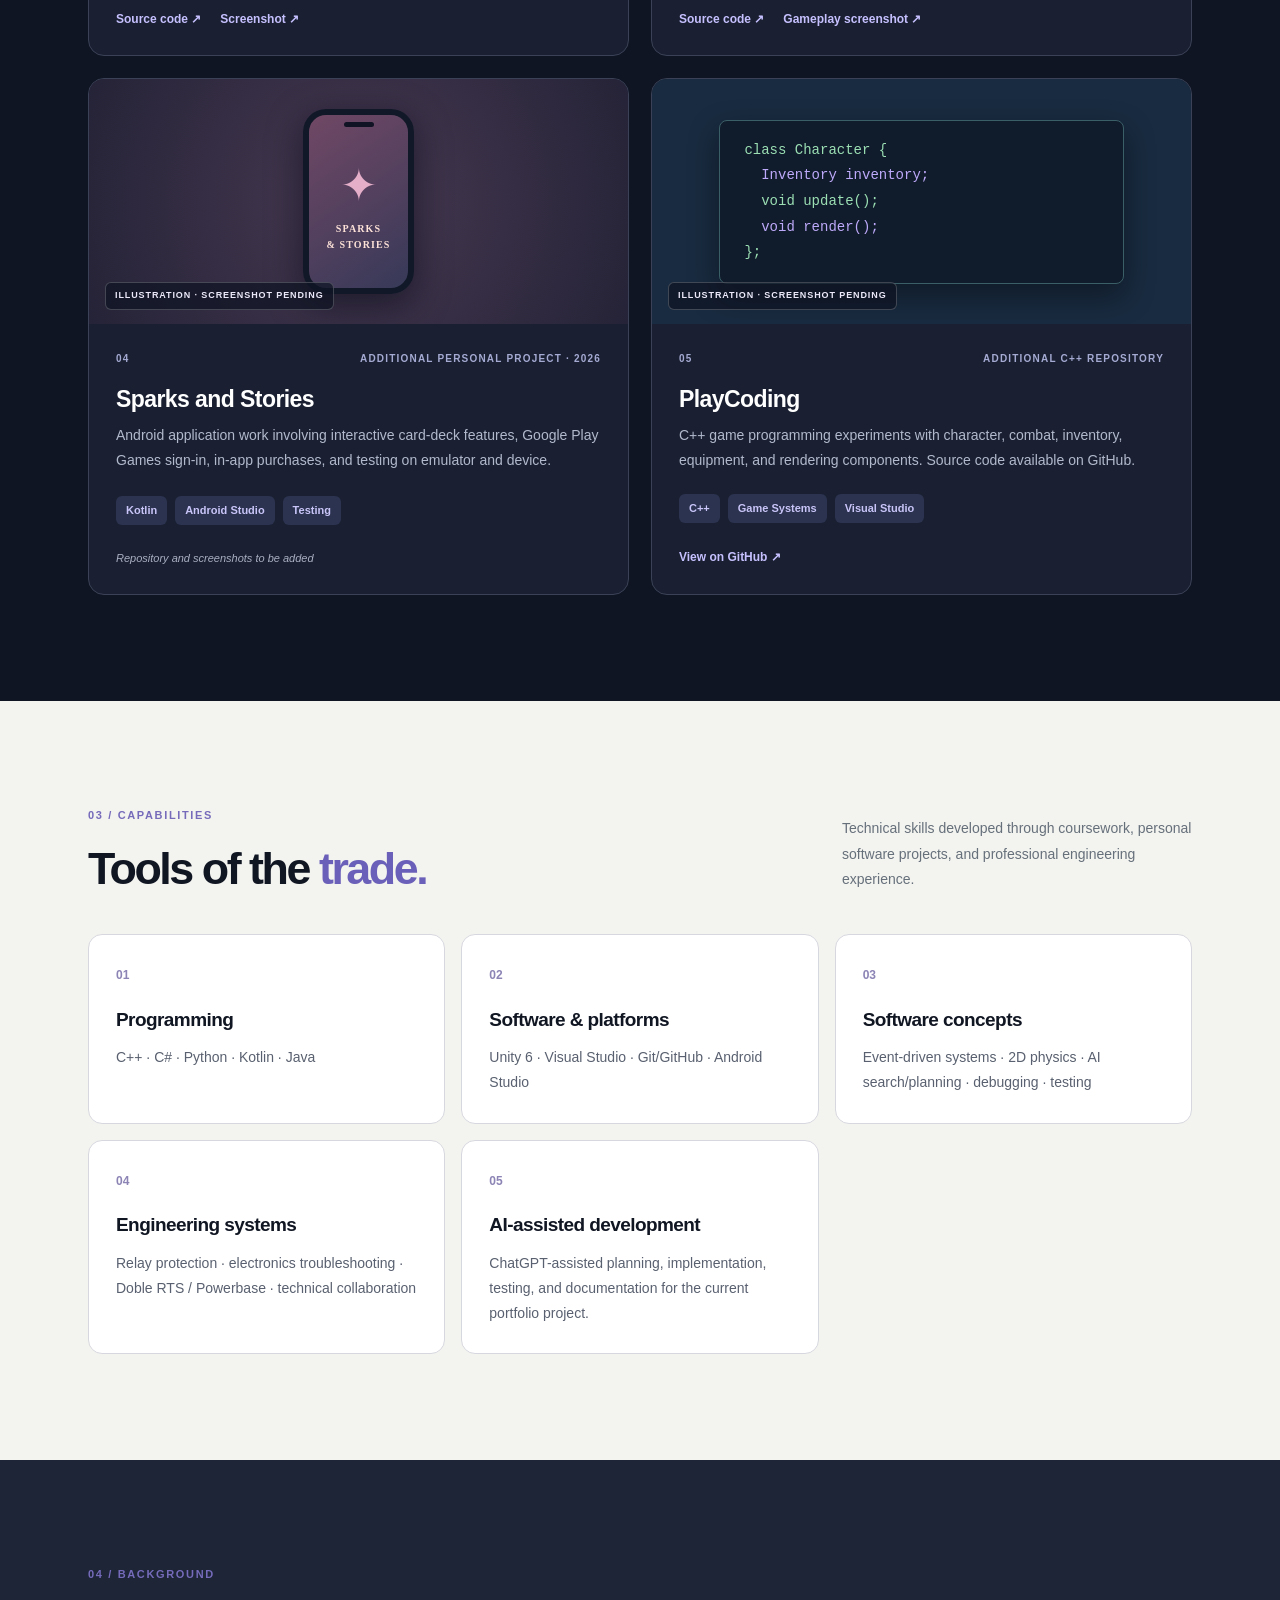
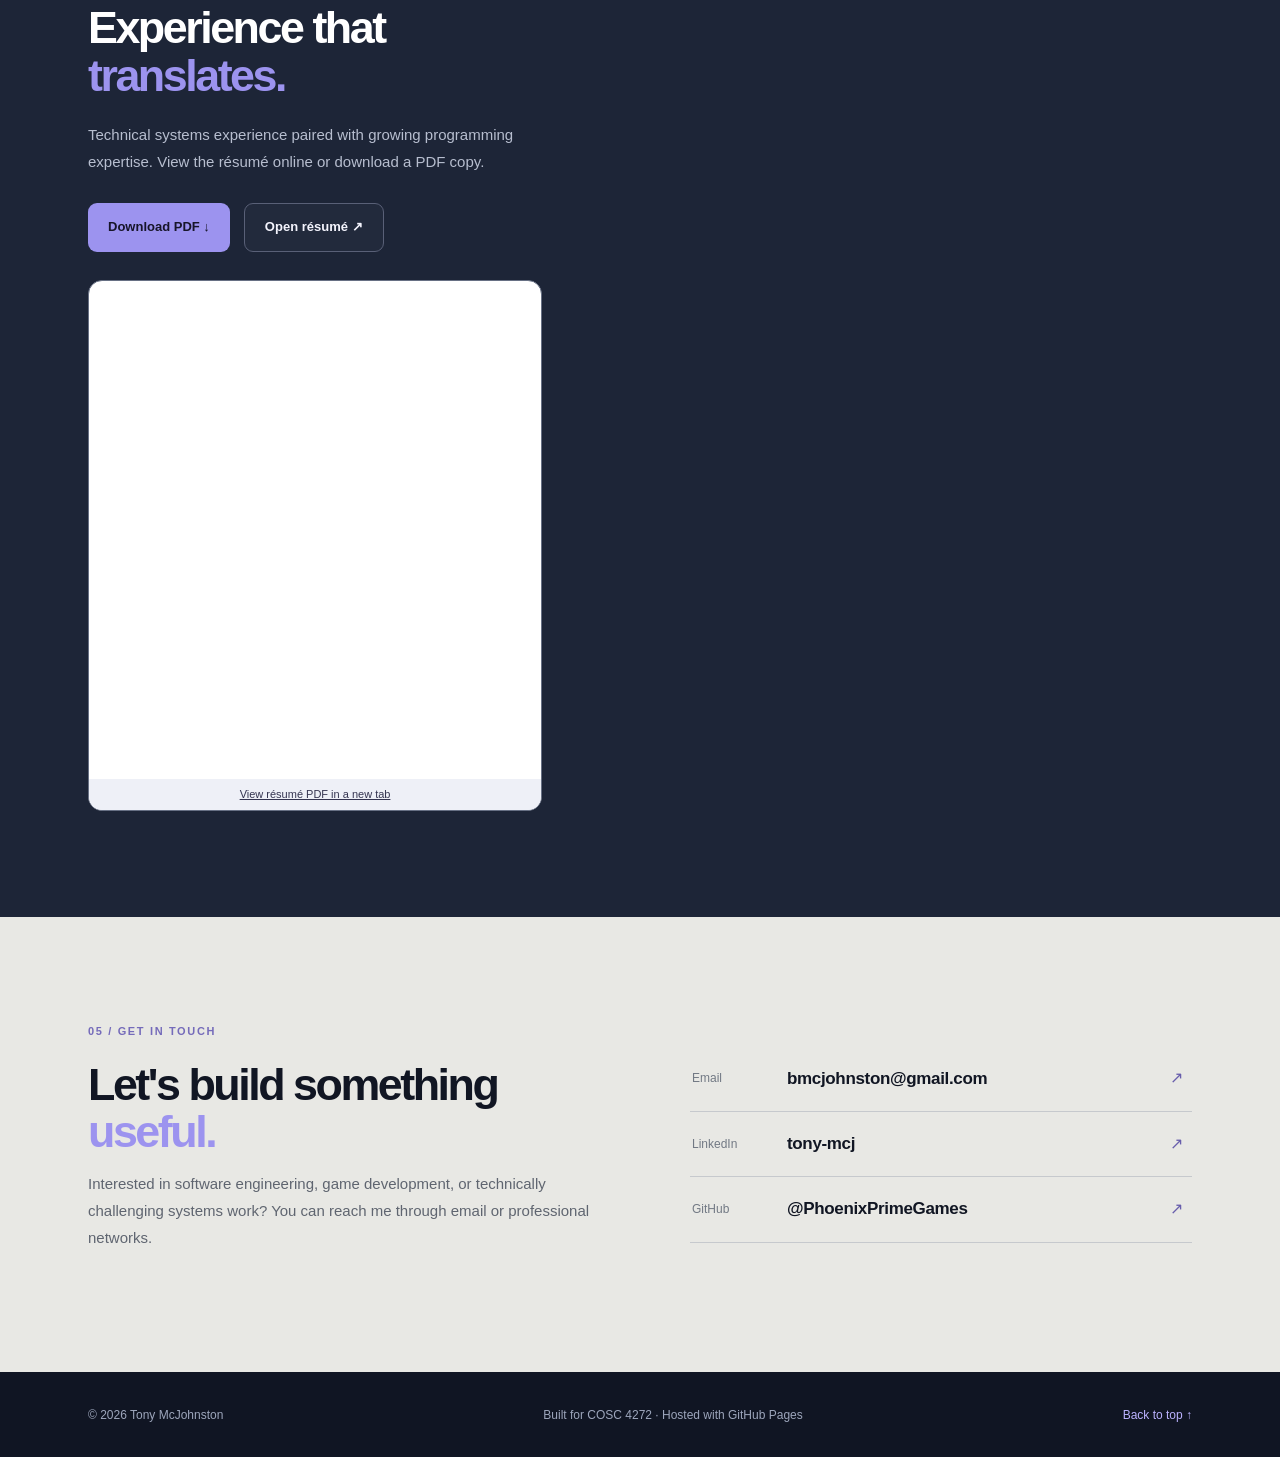
==== commit b946e8ee: "Update resume section in index.html" ====
--- a/index.html
+++ b/index.html
@@ -35,7 +35,7 @@
         </div>
         <div class="hero-art">
           <div class="portrait-shell">
-            <div class="portrait-ring"></div><div class="portrait-core"><img src="assets/profile-photo.jpg" alt="Portrait of Tony McJohnston" width="450" height="450" decoding="async" fetchpriority="high"></div>
+            <div class="portrait-ring"></div><div class="portrait-core"><img src="assets/profile-photo.jpg" alt="Portrait of Tony McJohnston" width="400" height="400" decoding="async" fetchpriority="high"></div>
             <div class="floating-label label-top"><span class="floating-icon">⌘</span> SYSTEMS + SOFTWARE</div>
             <div class="floating-label label-bottom"><span class="mini-dot"></span> CONTINUOUSLY LEARNING</div>
           </div>
@@ -126,7 +126,7 @@
 
     <section id="skills" class="section section-paper" aria-labelledby="skills-title"><div class="wrap"><div class="section-heading section-heading-light"><div><p class="section-kicker">03 / CAPABILITIES</p><h2 id="skills-title">Tools of the <em>trade.</em></h2></div><p>Technical skills developed through coursework, personal software projects, and professional engineering experience.</p></div><div class="skills-grid"><div class="skill-group"><span class="skill-index">01</span><h3>Programming</h3><p>C++ · C# · Python · Kotlin · Java</p></div><div class="skill-group"><span class="skill-index">02</span><h3>Software & platforms</h3><p>Unity 6 · Visual Studio · Git/GitHub · Android Studio</p></div><div class="skill-group"><span class="skill-index">03</span><h3>Software concepts</h3><p>Event-driven systems · 2D physics · AI search/planning · debugging · testing</p></div><div class="skill-group"><span class="skill-index">04</span><h3>Engineering systems</h3><p>Relay protection · electronics troubleshooting · Doble RTS / Powerbase · technical collaboration</p></div><div class="skill-group"><span class="skill-index">05</span><h3>AI-assisted development</h3><p>ChatGPT-assisted planning, implementation, testing, and documentation for the current portfolio project.</p></div></div></div></section>
 
-    <section id="resume" class="section section-slate" aria-labelledby="resume-title"><div class="wrap resume-layout"><div><p class="section-kicker">04 / BACKGROUND</p><h2 id="resume-title">Experience that <em>translates.</em></h2><p>Technical systems experience paired with growing programming expertise. View the résumé online or download a PDF copy.</p><div class="resume-links"><a class="btn btn-primary" href="resume.pdf" download>Download PDF ↓</a><a class="btn btn-ghost" href="resume.pdf" target="_blank" rel="noopener noreferrer">Open résumé ↗</a></div><p class="resume-note">Draft résumé built from the supplied engineering and internship versions. Confirm details before publishing.</p><p class="resume-note"><strong>Certifications and activities:</strong> details to be confirmed before final submission.</p></div><div class="resume-frame"><iframe src="resume.pdf#view=FitH" title="Tony McJohnston résumé PDF" loading="lazy"></iframe><a class="resume-frame-fallback" href="resume.pdf" target="_blank" rel="noopener noreferrer">View résumé PDF in a new tab</a></div></div></section>
+    <section id="resume" class="section section-slate" aria-labelledby="resume-title"><div class="wrap resume-layout"><div><p class="section-kicker">04 / BACKGROUND</p><h2 id="resume-title">Experience that <em>translates.</em></h2><p>Technical systems experience paired with growing programming expertise. View the résumé online or download a PDF copy.</p><div class="resume-links"><a class="btn btn-primary" href="resume.pdf" download>Download PDF ↓</a><a class="btn btn-ghost" href="resume.pdf" target="_blank" rel="noopener noreferrer">Open résumé ↗</a></div><div class="resume-frame"><iframe src="resume.pdf#view=FitH" title="Tony McJohnston résumé PDF" loading="lazy"></iframe><a class="resume-frame-fallback" href="resume.pdf" target="_blank" rel="noopener noreferrer">View résumé PDF in a new tab</a></div></div></section>
 
     <section id="contact" class="section section-contact" aria-labelledby="contact-title"><div class="wrap contact-grid"><div><p class="section-kicker">05 / GET IN TOUCH</p><h2 id="contact-title">Let's build something <em>useful.</em></h2><p>Interested in software engineering, game development, or technically challenging systems work? You can reach me through email or professional networks.</p></div><div class="contact-links"><a href="mailto:bmcjohnston@gmail.com"><span>Email</span><strong>bmcjohnston@gmail.com</strong><span aria-hidden="true">↗</span></a><a href="https://www.linkedin.com/in/tony-mcj" target="_blank" rel="noopener noreferrer"><span>LinkedIn</span><strong>tony-mcj</strong><span aria-hidden="true">↗</span></a><a href="https://github.com/PhoenixPrimeGames" target="_blank" rel="noopener noreferrer"><span>GitHub</span><strong>@PhoenixPrimeGames</strong><span aria-hidden="true">↗</span></a></div></div></section>
   </main>
--- a/assets/styles.css
+++ b/assets/styles.css
@@ -66,3 +66,45 @@
   }
 }
 
+/* COSC 4272 portrait alignment correction.
+   Place AFTER the existing portrait and media-query rules. */
+.portrait-core {
+  width: 318px;
+  height: 318px;
+  border-radius: 50%;
+  border: 4px solid #7773aa;
+  overflow: hidden;
+  box-sizing: border-box;
+  box-shadow: 0 0 0 11px rgba(159, 150, 243, 0.085),
+              0 20px 70px rgba(9, 13, 23, 0.6);
+}
+
+.portrait-core img {
+  display: block;
+  width: 100%;
+  height: 100%;
+  object-fit: cover;
+  object-position: center;
+  border-radius: 50%;
+}
+
+@media (max-width: 1080px) {
+  .portrait-core {
+    width: 226px;
+    height: 226px;
+  }
+}
+
+@media (max-width: 800px) {
+  .portrait-core {
+    width: 198px;
+    height: 198px;
+  }
+}
+
+@media (max-width: 490px) {
+  .portrait-core {
+    width: 168px;
+    height: 168px;
+  }
+}
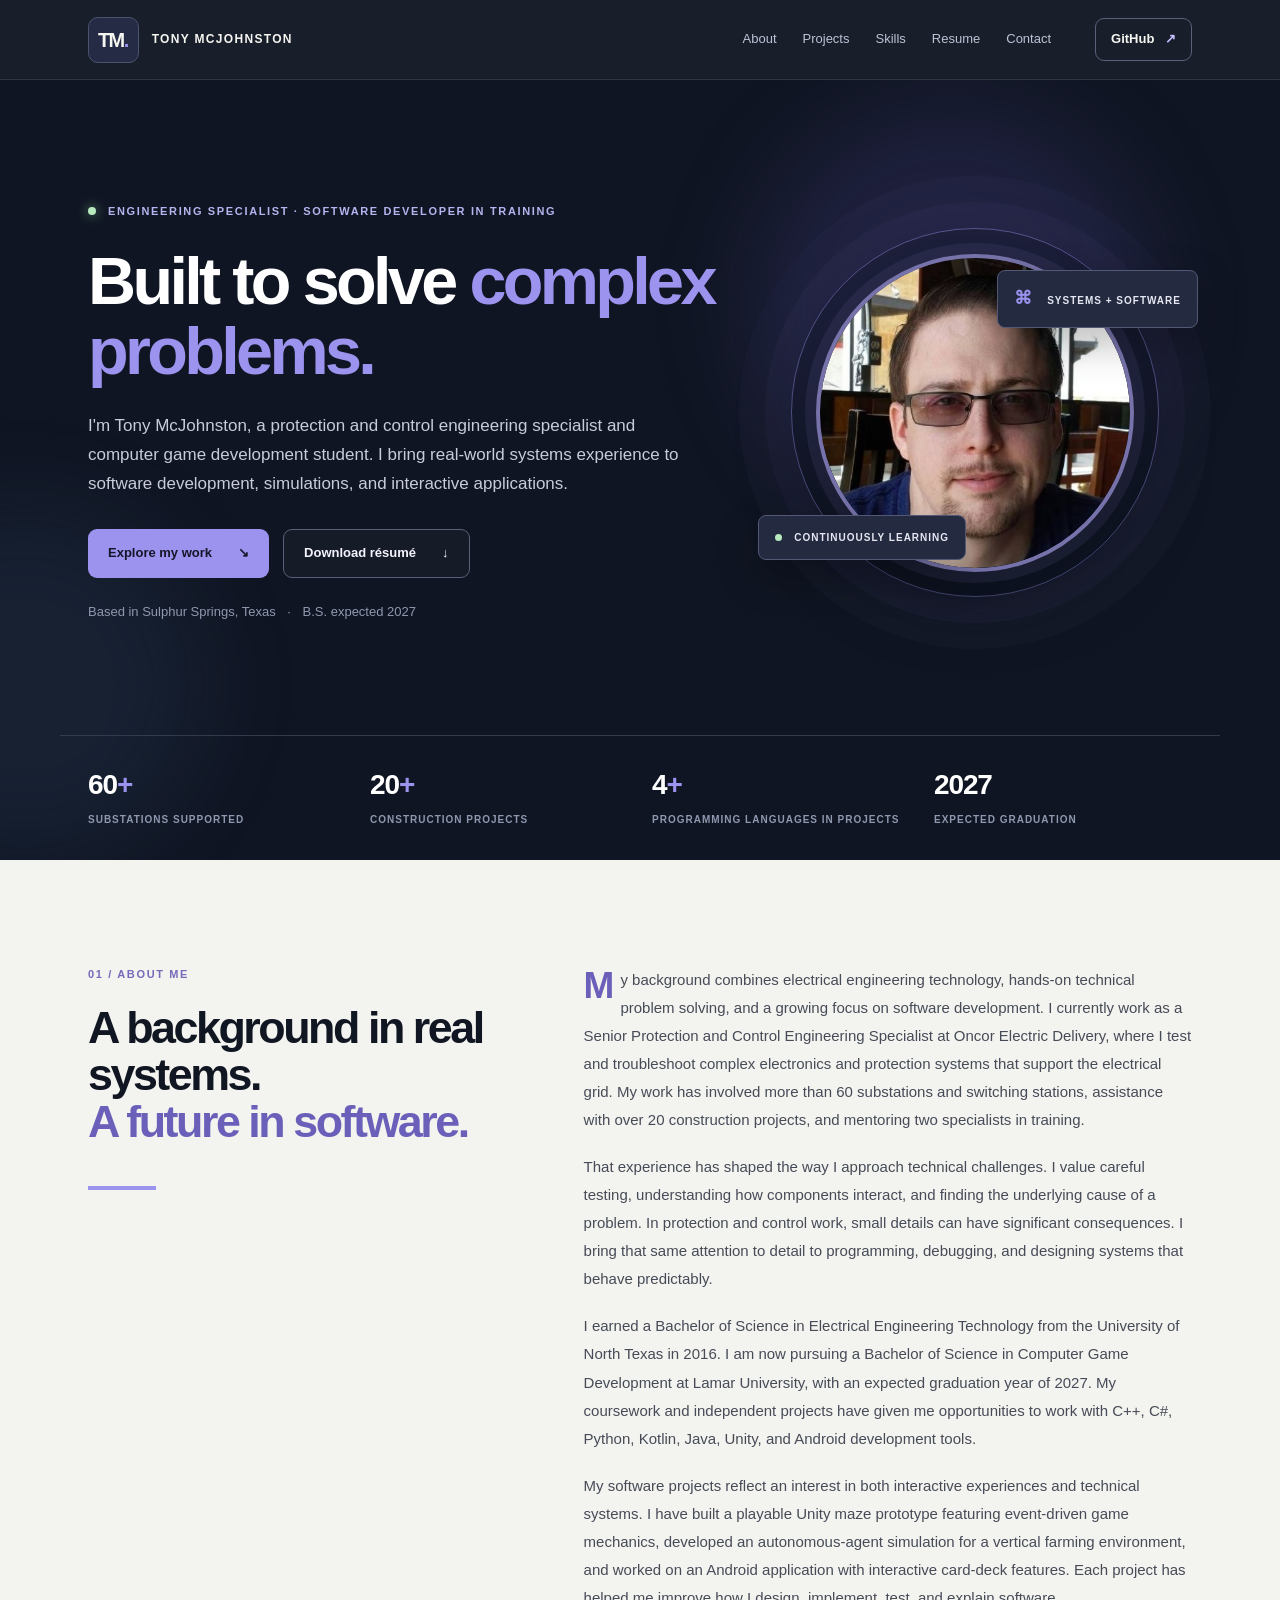
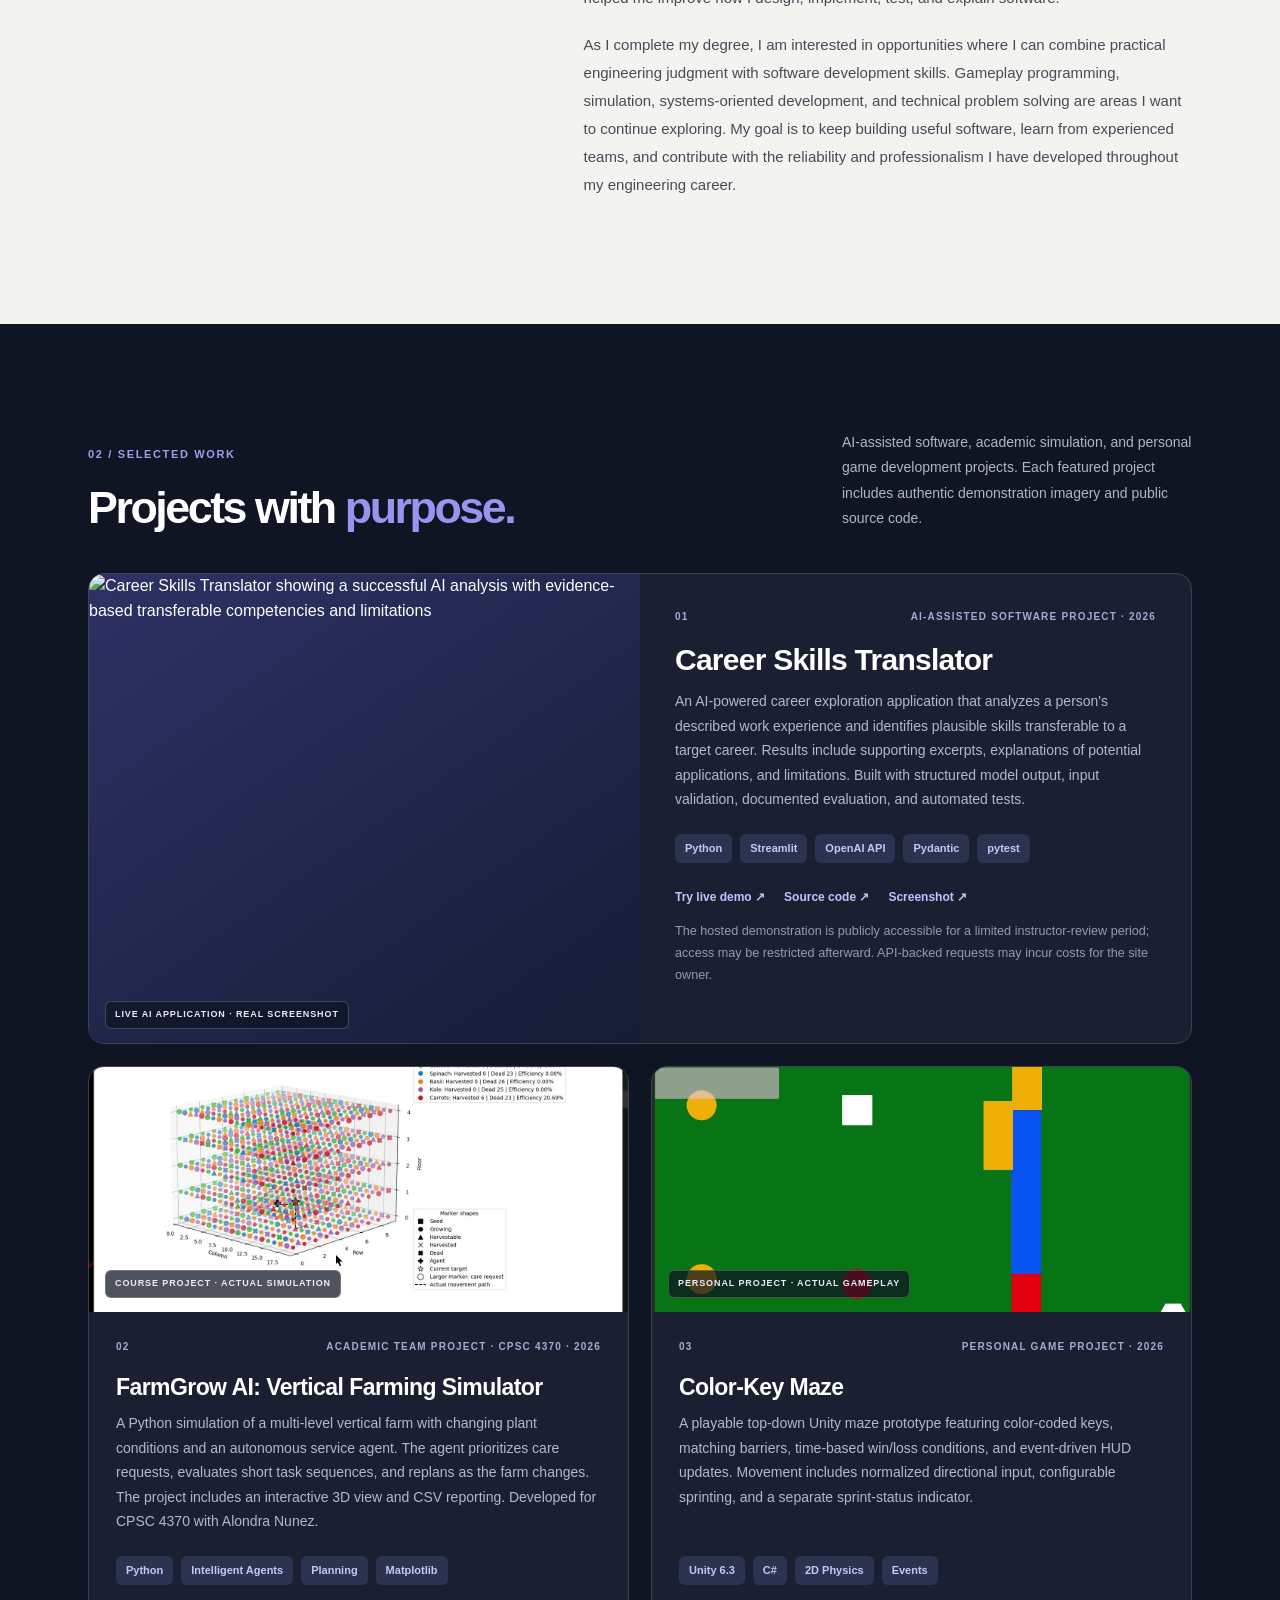
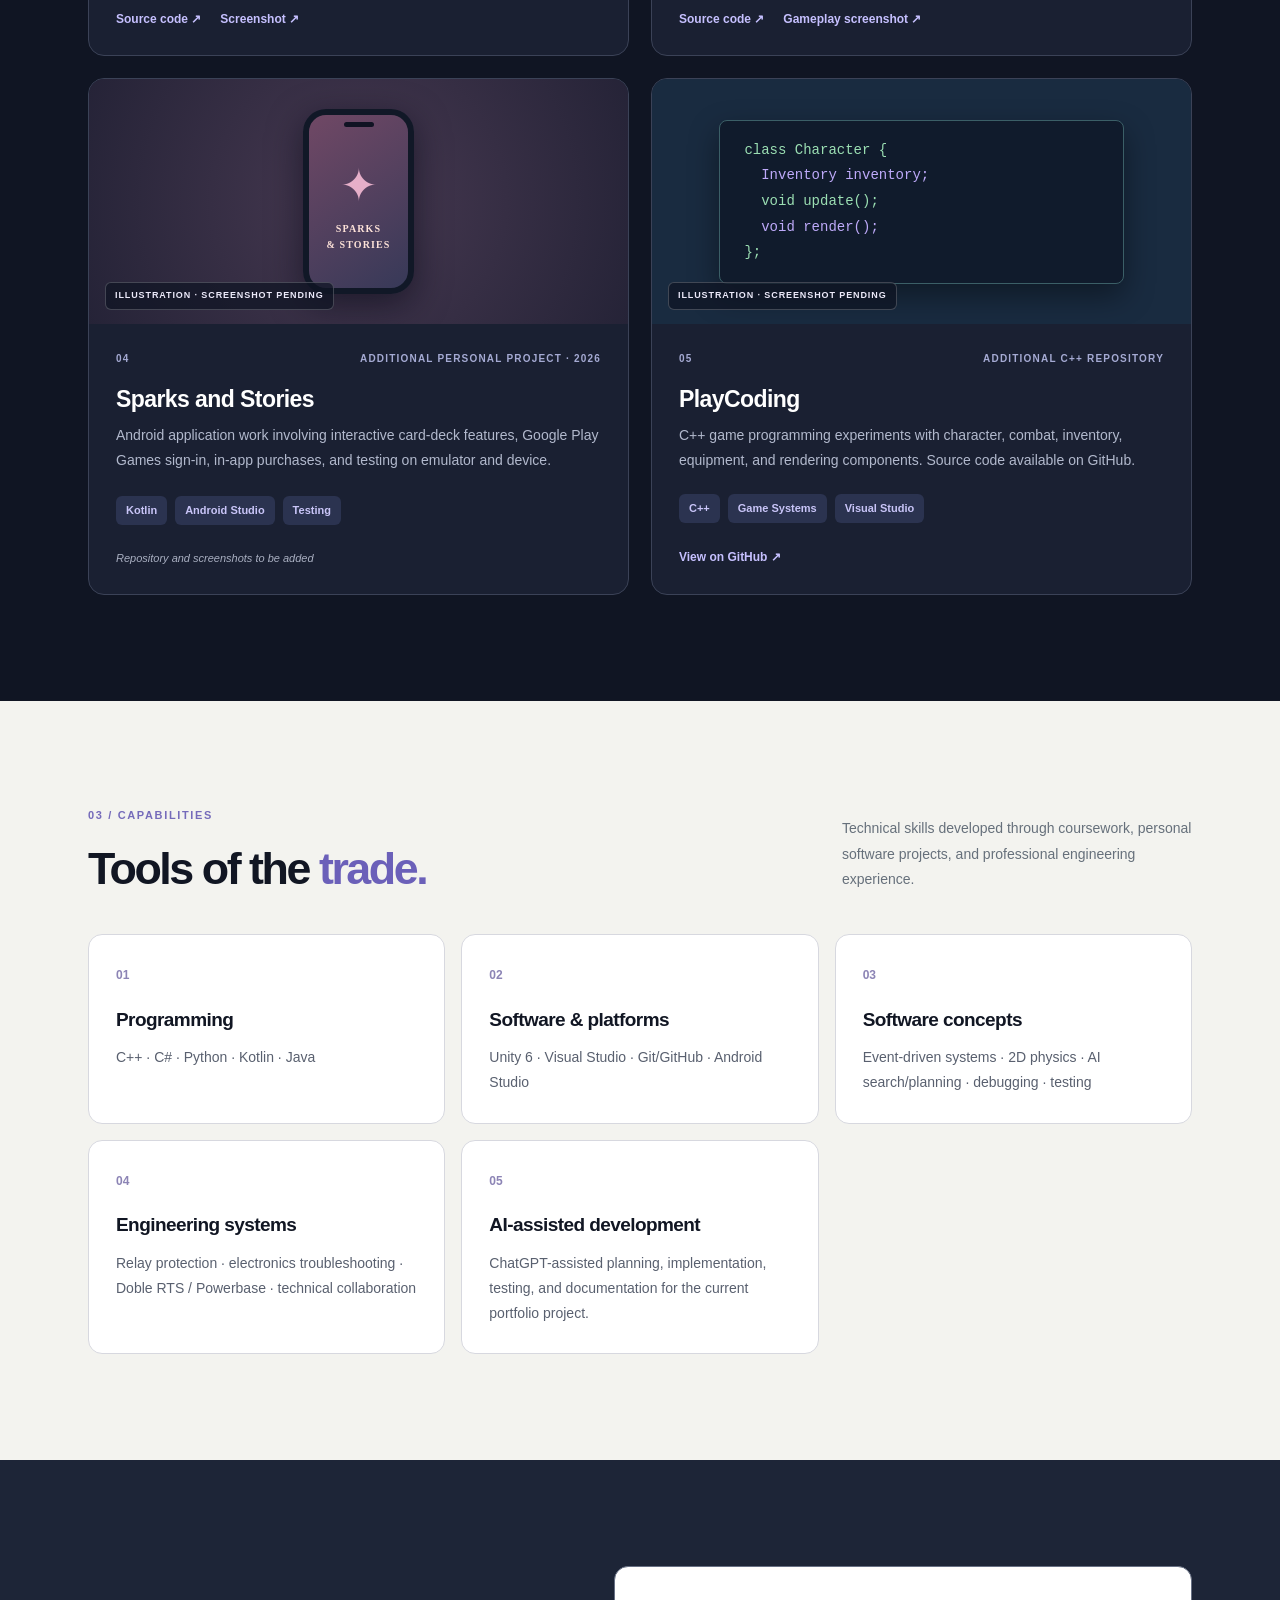
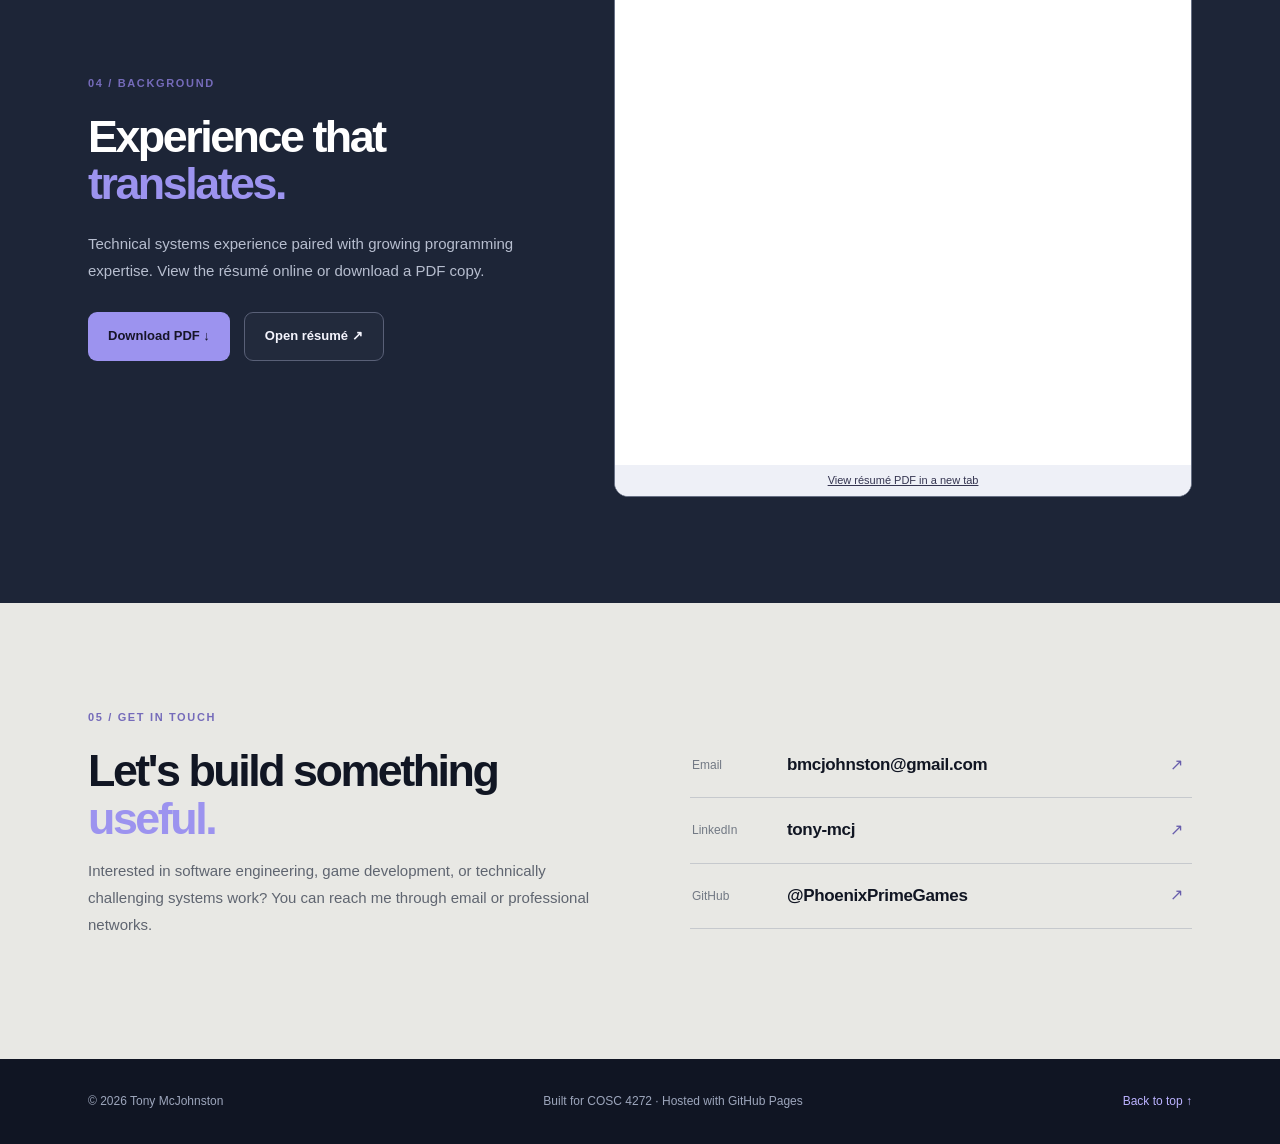
==== commit f5114800: "Update resume section in index.html" ====
--- a/index.html
+++ b/index.html
@@ -126,7 +126,7 @@
 
     <section id="skills" class="section section-paper" aria-labelledby="skills-title"><div class="wrap"><div class="section-heading section-heading-light"><div><p class="section-kicker">03 / CAPABILITIES</p><h2 id="skills-title">Tools of the <em>trade.</em></h2></div><p>Technical skills developed through coursework, personal software projects, and professional engineering experience.</p></div><div class="skills-grid"><div class="skill-group"><span class="skill-index">01</span><h3>Programming</h3><p>C++ · C# · Python · Kotlin · Java</p></div><div class="skill-group"><span class="skill-index">02</span><h3>Software & platforms</h3><p>Unity 6 · Visual Studio · Git/GitHub · Android Studio</p></div><div class="skill-group"><span class="skill-index">03</span><h3>Software concepts</h3><p>Event-driven systems · 2D physics · AI search/planning · debugging · testing</p></div><div class="skill-group"><span class="skill-index">04</span><h3>Engineering systems</h3><p>Relay protection · electronics troubleshooting · Doble RTS / Powerbase · technical collaboration</p></div><div class="skill-group"><span class="skill-index">05</span><h3>AI-assisted development</h3><p>ChatGPT-assisted planning, implementation, testing, and documentation for the current portfolio project.</p></div></div></div></section>
 
-    <section id="resume" class="section section-slate" aria-labelledby="resume-title"><div class="wrap resume-layout"><div><p class="section-kicker">04 / BACKGROUND</p><h2 id="resume-title">Experience that <em>translates.</em></h2><p>Technical systems experience paired with growing programming expertise. View the résumé online or download a PDF copy.</p><div class="resume-links"><a class="btn btn-primary" href="resume.pdf" download>Download PDF ↓</a><a class="btn btn-ghost" href="resume.pdf" target="_blank" rel="noopener noreferrer">Open résumé ↗</a></div><div class="resume-frame"><iframe src="resume.pdf#view=FitH" title="Tony McJohnston résumé PDF" loading="lazy"></iframe><a class="resume-frame-fallback" href="resume.pdf" target="_blank" rel="noopener noreferrer">View résumé PDF in a new tab</a></div></div></section>
+    <section id="resume" class="section section-slate" aria-labelledby="resume-title"><div class="wrap resume-layout"><div><p class="section-kicker">04 / BACKGROUND</p><h2 id="resume-title">Experience that <em>translates.</em></h2><p>Technical systems experience paired with growing programming expertise. View the résumé online or download a PDF copy.</p><div class="resume-links"><a class="btn btn-primary" href="resume.pdf" download>Download PDF ↓</a><a class="btn btn-ghost" href="resume.pdf" target="_blank" rel="noopener noreferrer">Open résumé ↗</a></div></div><div class="resume-frame"><iframe src="resume.pdf#view=FitH" title="Tony McJohnston résumé PDF" loading="lazy"></iframe><a class="resume-frame-fallback" href="resume.pdf" target="_blank" rel="noopener noreferrer">View résumé PDF in a new tab</a></div></div></section>
 
     <section id="contact" class="section section-contact" aria-labelledby="contact-title"><div class="wrap contact-grid"><div><p class="section-kicker">05 / GET IN TOUCH</p><h2 id="contact-title">Let's build something <em>useful.</em></h2><p>Interested in software engineering, game development, or technically challenging systems work? You can reach me through email or professional networks.</p></div><div class="contact-links"><a href="mailto:bmcjohnston@gmail.com"><span>Email</span><strong>bmcjohnston@gmail.com</strong><span aria-hidden="true">↗</span></a><a href="https://www.linkedin.com/in/tony-mcj" target="_blank" rel="noopener noreferrer"><span>LinkedIn</span><strong>tony-mcj</strong><span aria-hidden="true">↗</span></a><a href="https://github.com/PhoenixPrimeGames" target="_blank" rel="noopener noreferrer"><span>GitHub</span><strong>@PhoenixPrimeGames</strong><span aria-hidden="true">↗</span></a></div></div></section>
   </main>
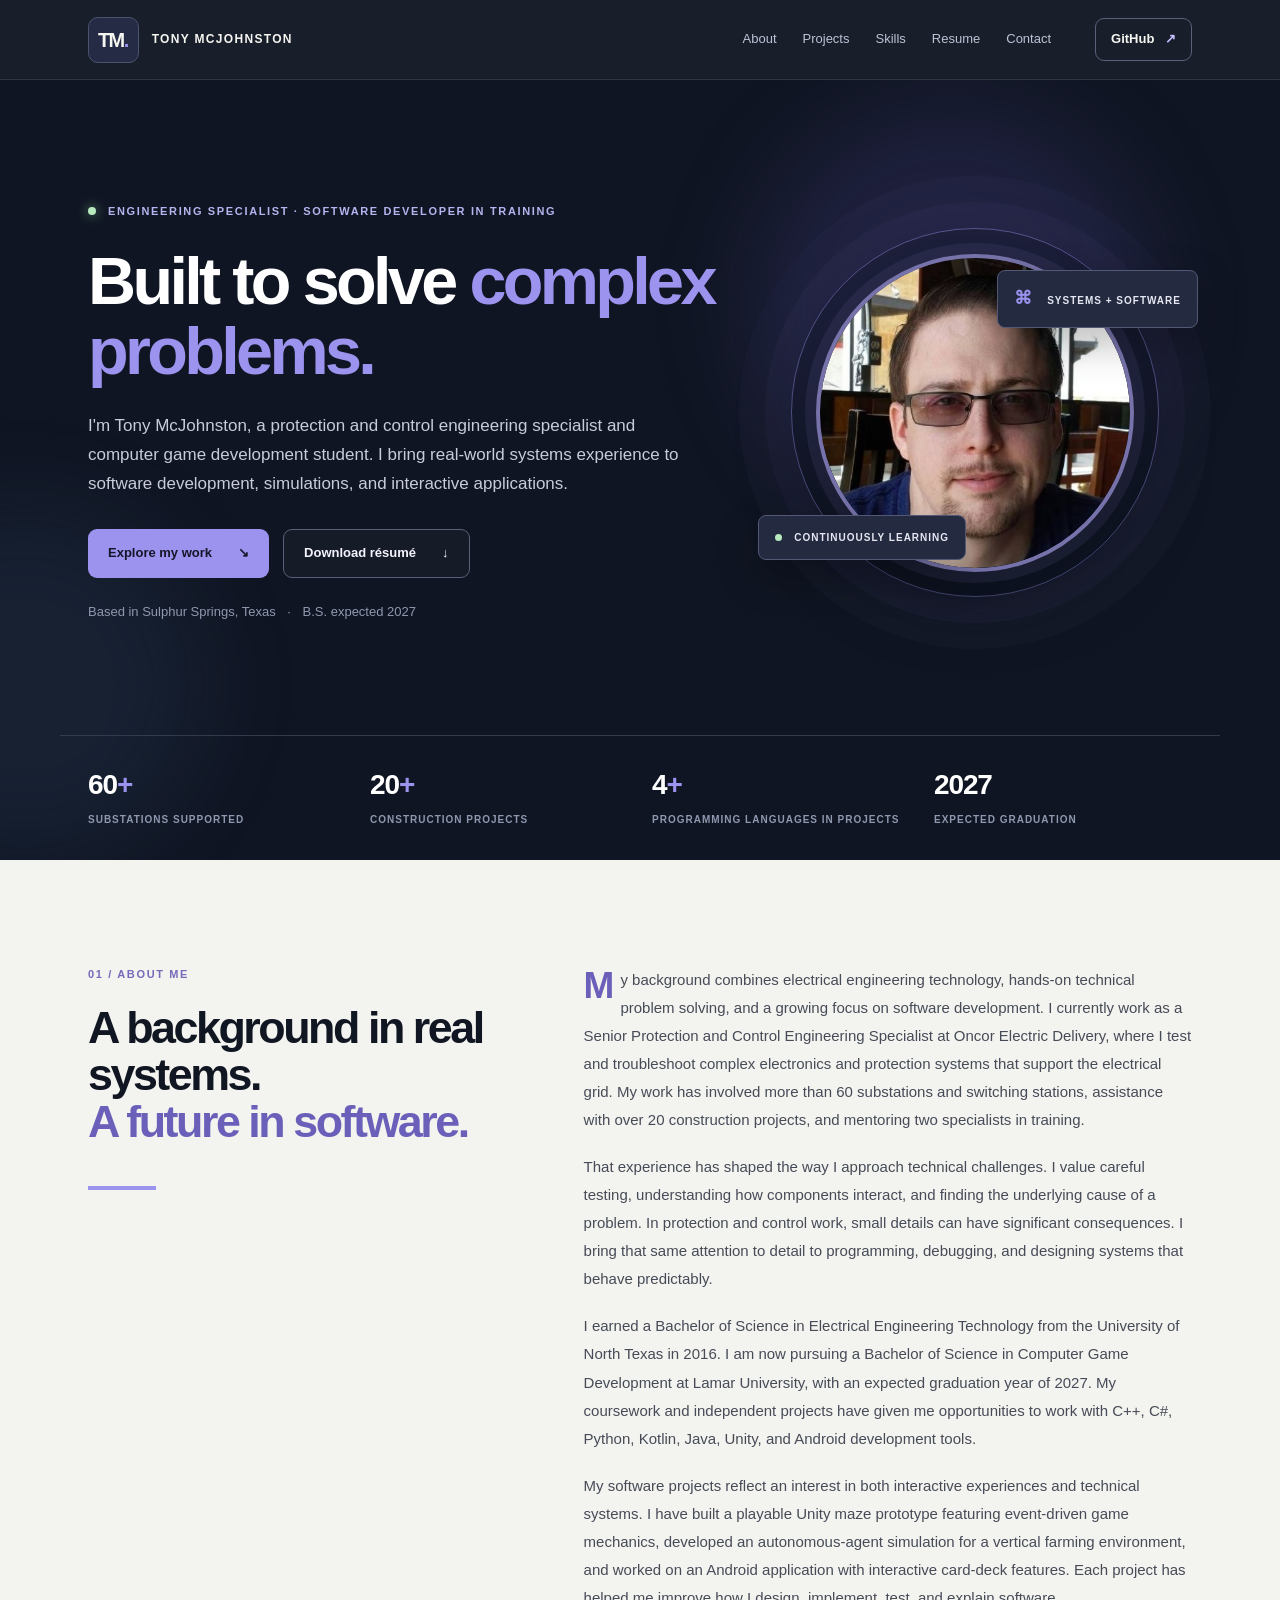
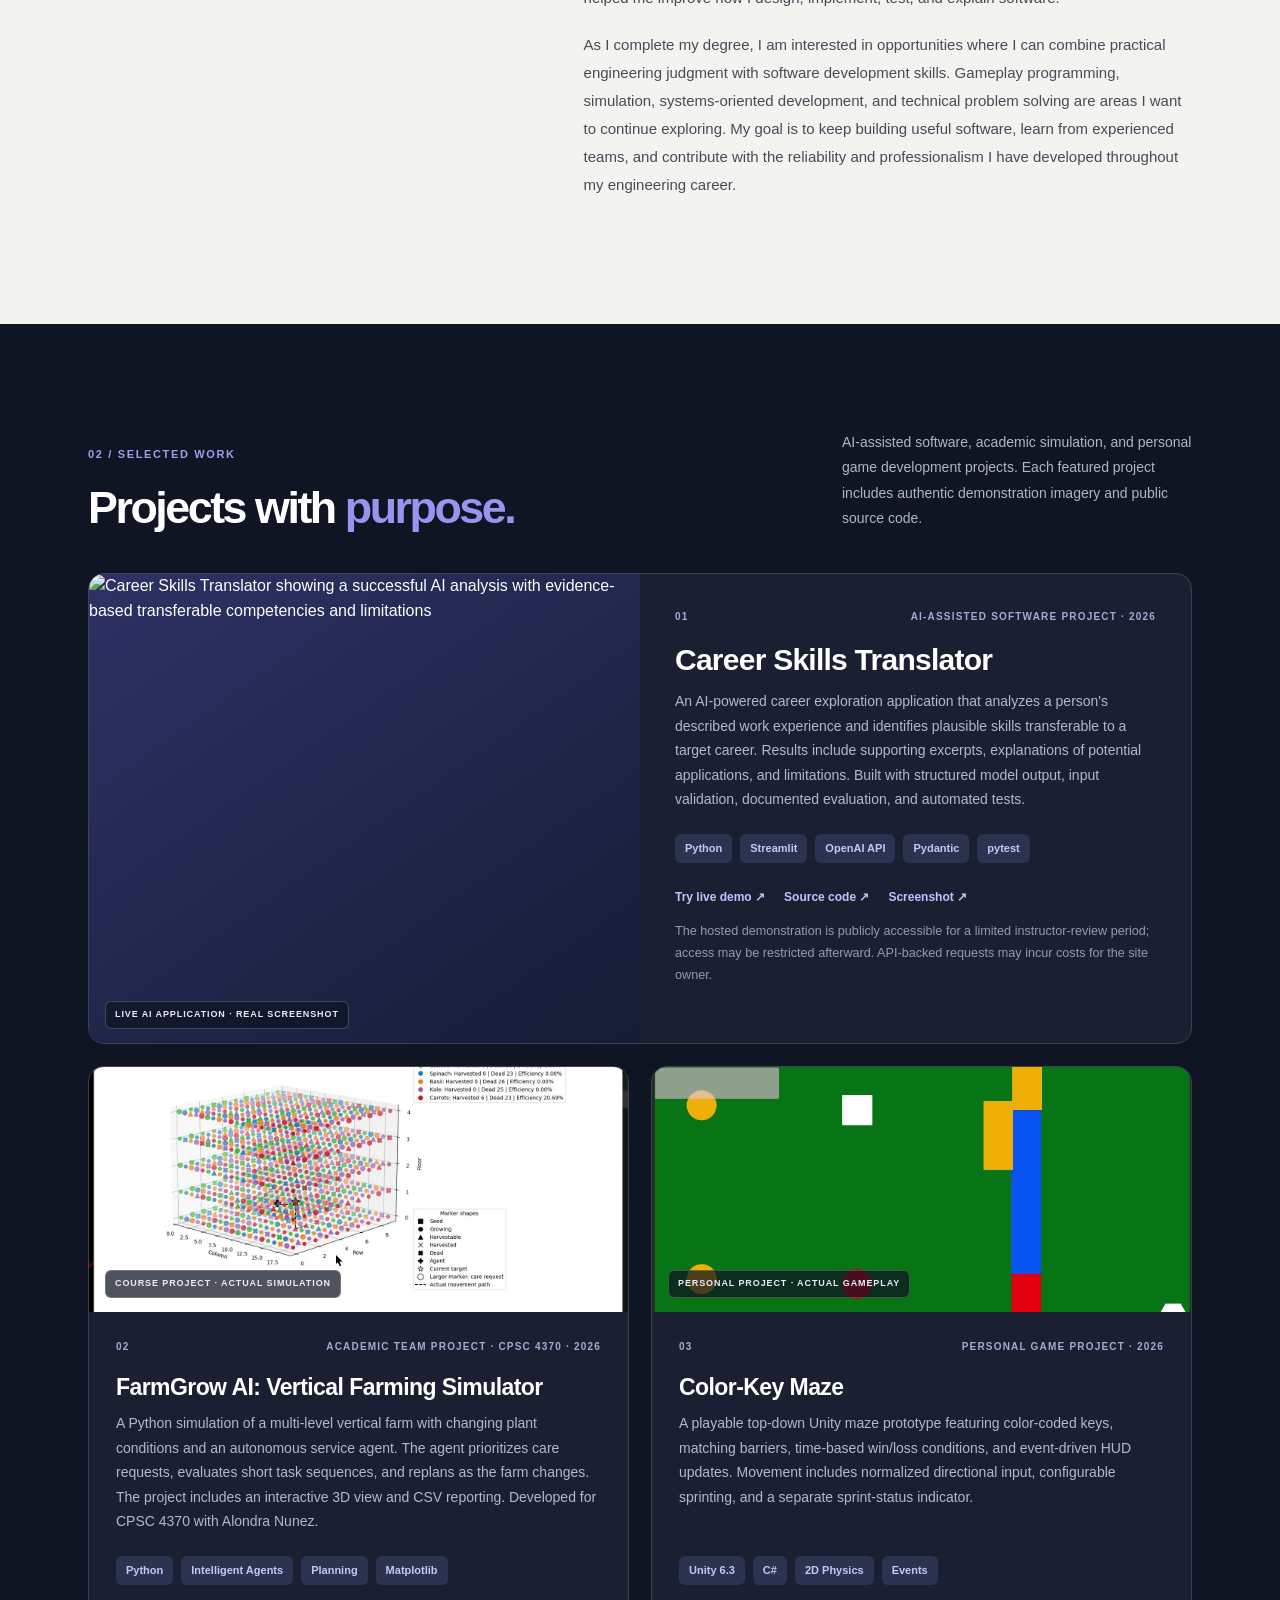
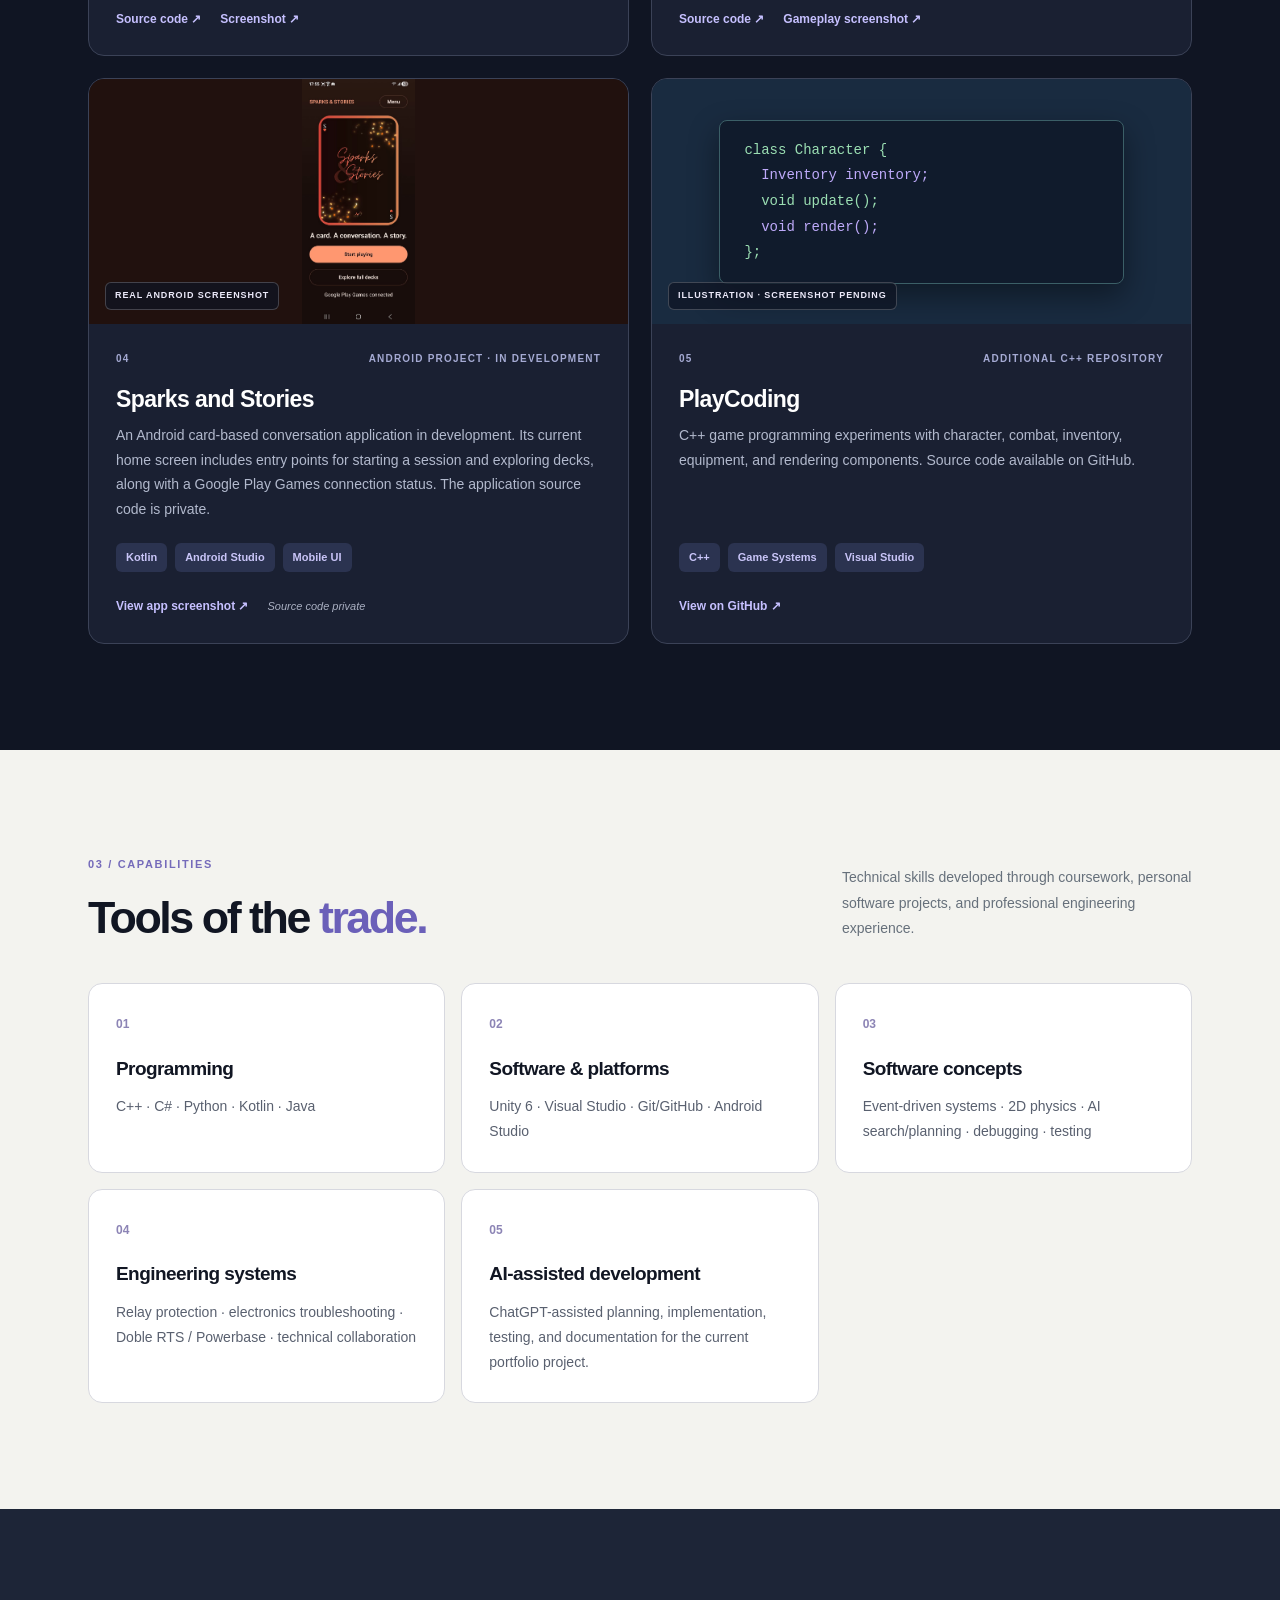
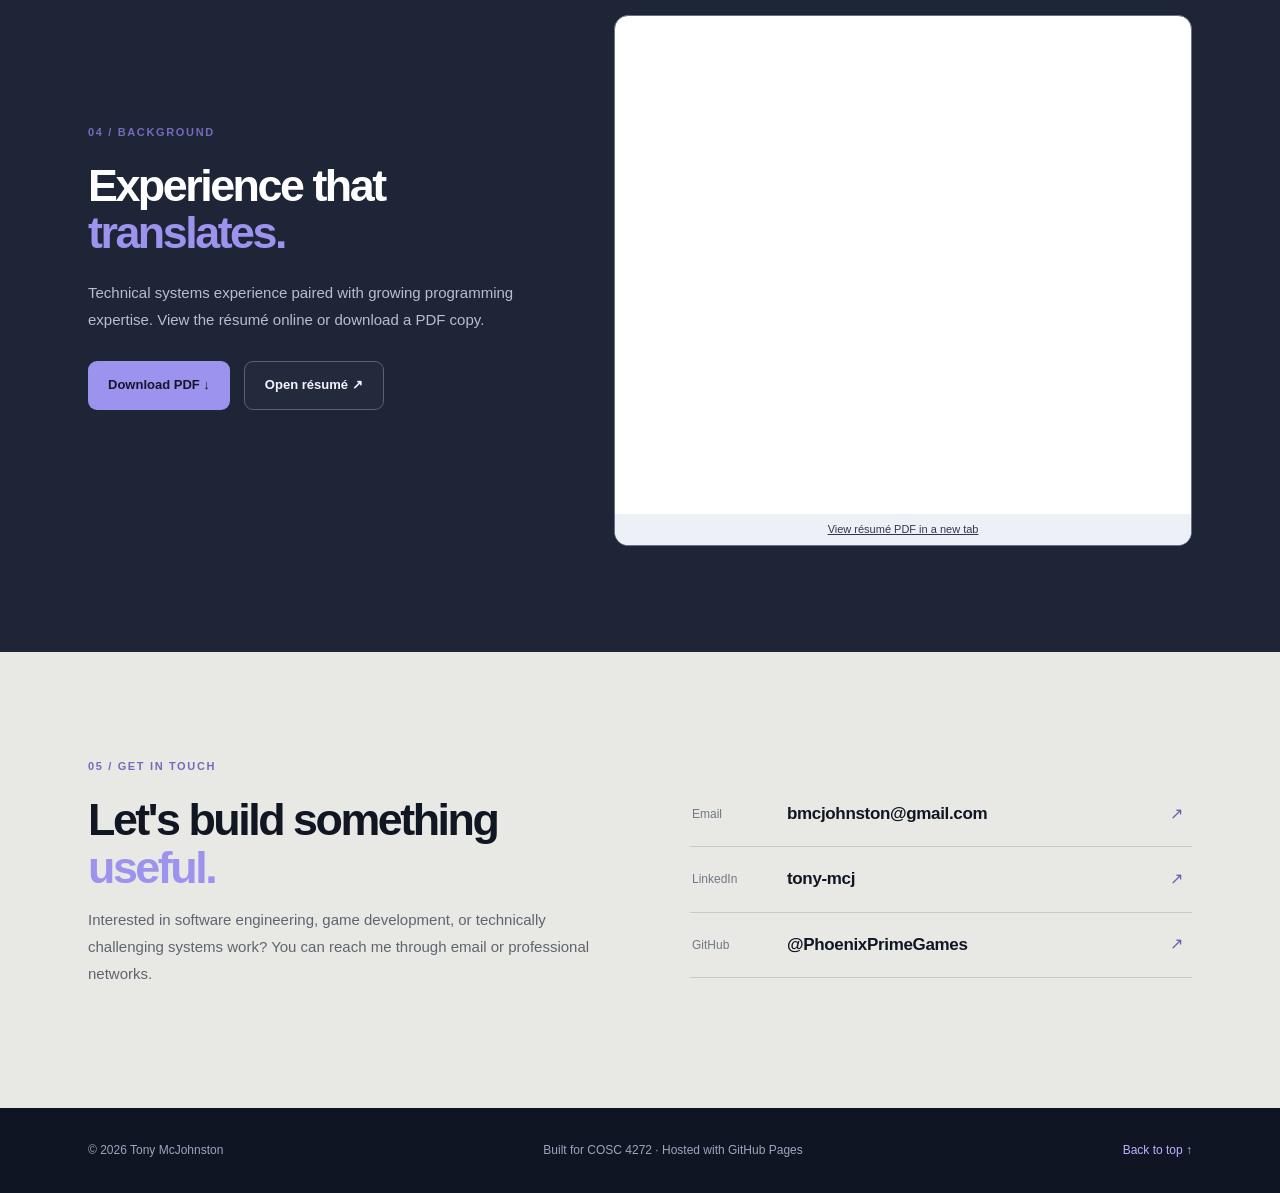
==== commit 83db1a06: "Add project card for 'Sparks and Stories' Android app Added a new project card for 'Sparks and Stori" ====
--- a/index.html
+++ b/index.html
@@ -116,7 +116,25 @@
               </div>
             </div>
           </article>
-          <article class="project-card"><div class="project-visual visual-android"><div class="phone-mock"><span class="phone-top"></span><span class="phone-art">✦</span><span class="phone-lines">SPARKS<br> &amp; STORIES</span></div><span class="preview-tag">ILLUSTRATION · SCREENSHOT PENDING</span></div><div class="project-body"><div class="project-meta"><span>04</span><span>ADDITIONAL PERSONAL PROJECT · 2026</span></div><h3>Sparks and Stories</h3><p>Android application work involving interactive card-deck features, Google Play Games sign-in, in-app purchases, and testing on emulator and device.</p><div class="tags"><span>Kotlin</span><span>Android Studio</span><span>Testing</span></div><div class="project-links"><span class="pending-link">Repository and screenshots to be added</span></div></div></article>
+          <article class="project-card">
+            <div class="project-visual visual-android" style="background:#21110e;">
+              <img src="screenshots/sparks-and-stories.jpg"
+                   alt="Sparks and Stories Android home screen with Start playing, Explore full decks, and Google Play Games connection status"
+                   width="558" height="1211" loading="lazy"
+                   style="display:block;width:100%;height:100%;object-fit:contain;">
+              <span class="preview-tag">REAL ANDROID SCREENSHOT</span>
+            </div>
+            <div class="project-body">
+              <div class="project-meta"><span>04</span><span>ANDROID PROJECT · IN DEVELOPMENT</span></div>
+              <h3>Sparks and Stories</h3>
+              <p>An Android card-based conversation application in development. Its current home screen includes entry points for starting a session and exploring decks, along with a Google Play Games connection status. The application source code is private.</p>
+              <div class="tags"><span>Kotlin</span><span>Android Studio</span><span>Mobile UI</span></div>
+              <div class="project-links">
+                <a href="screenshots/sparks-and-stories.jpg" target="_blank" rel="noopener noreferrer">View app screenshot ↗</a>
+                <span class="pending-link">Source code private</span>
+              </div>
+            </div>
+          </article>
           <article class="project-card"><div class="project-visual visual-code"><div class="code-lines" aria-hidden="true"><span>class Character {</span><span>&nbsp;&nbsp;Inventory inventory;</span><span>&nbsp;&nbsp;void update();</span><span>&nbsp;&nbsp;void render();</span><span>};</span></div><span class="preview-tag">ILLUSTRATION · SCREENSHOT PENDING</span></div><div class="project-body"><div class="project-meta"><span>05</span><span>ADDITIONAL C++ REPOSITORY</span></div><h3>PlayCoding</h3><p>C++ game programming experiments with character, combat, inventory, equipment, and rendering components. Source code available on GitHub.</p><div class="tags"><span>C++</span><span>Game Systems</span><span>Visual Studio</span></div><div class="project-links"><a href="https://github.com/PhoenixPrimeGames/PlayCoding" target="_blank" rel="noopener noreferrer">View on GitHub ↗</a></div></div></article>
         </div>
       </div>
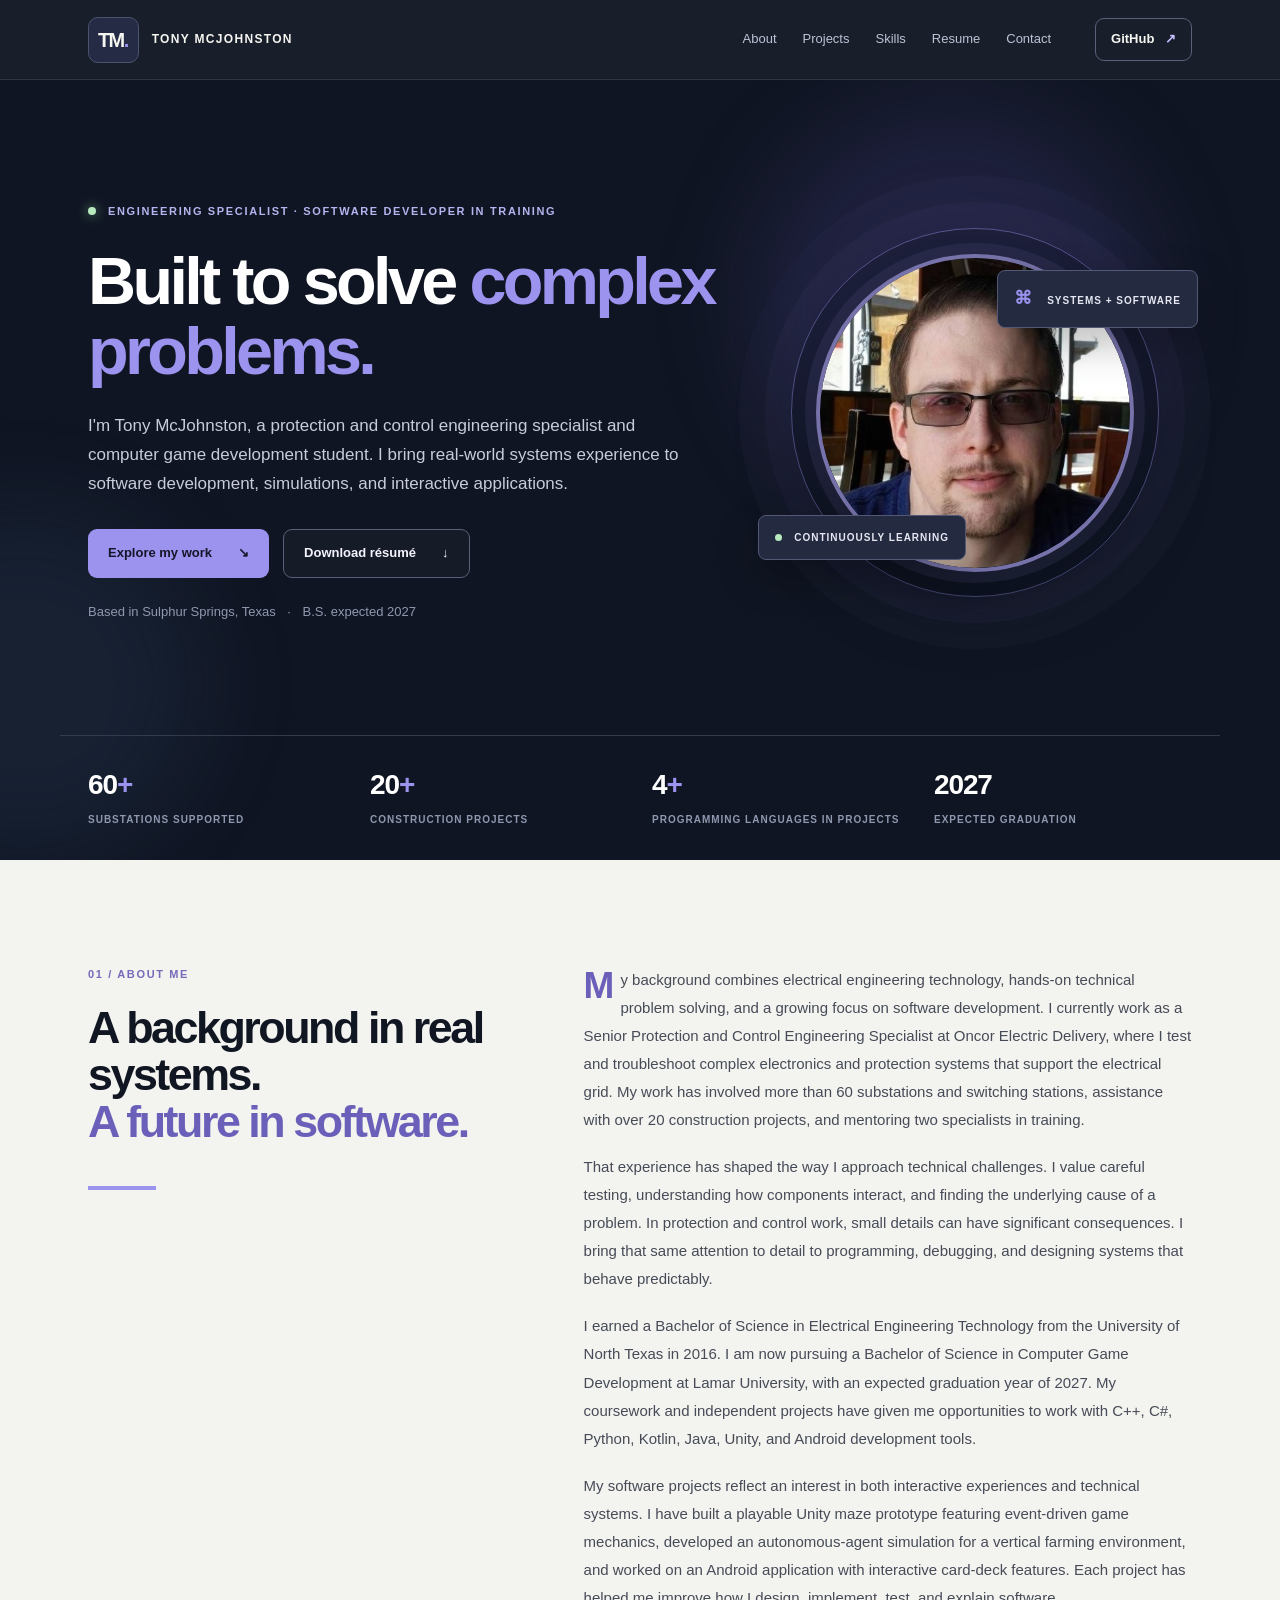
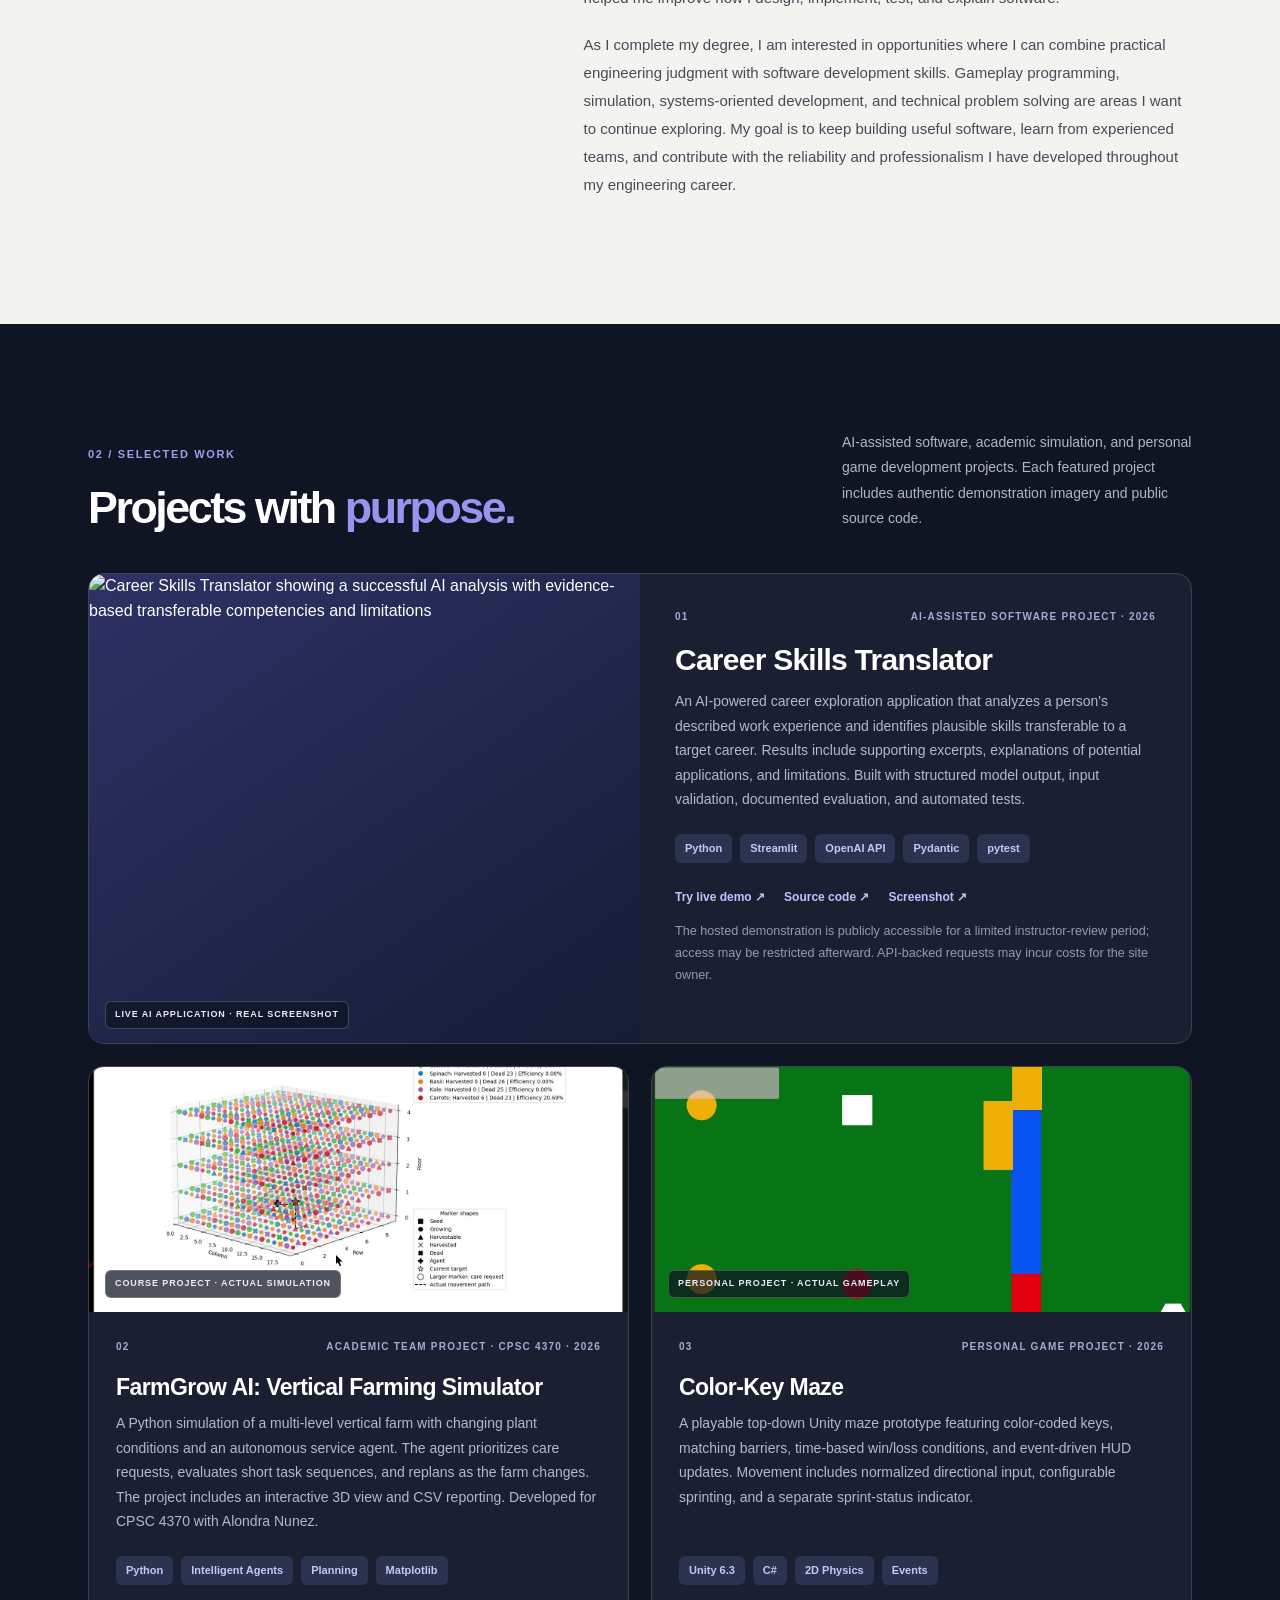
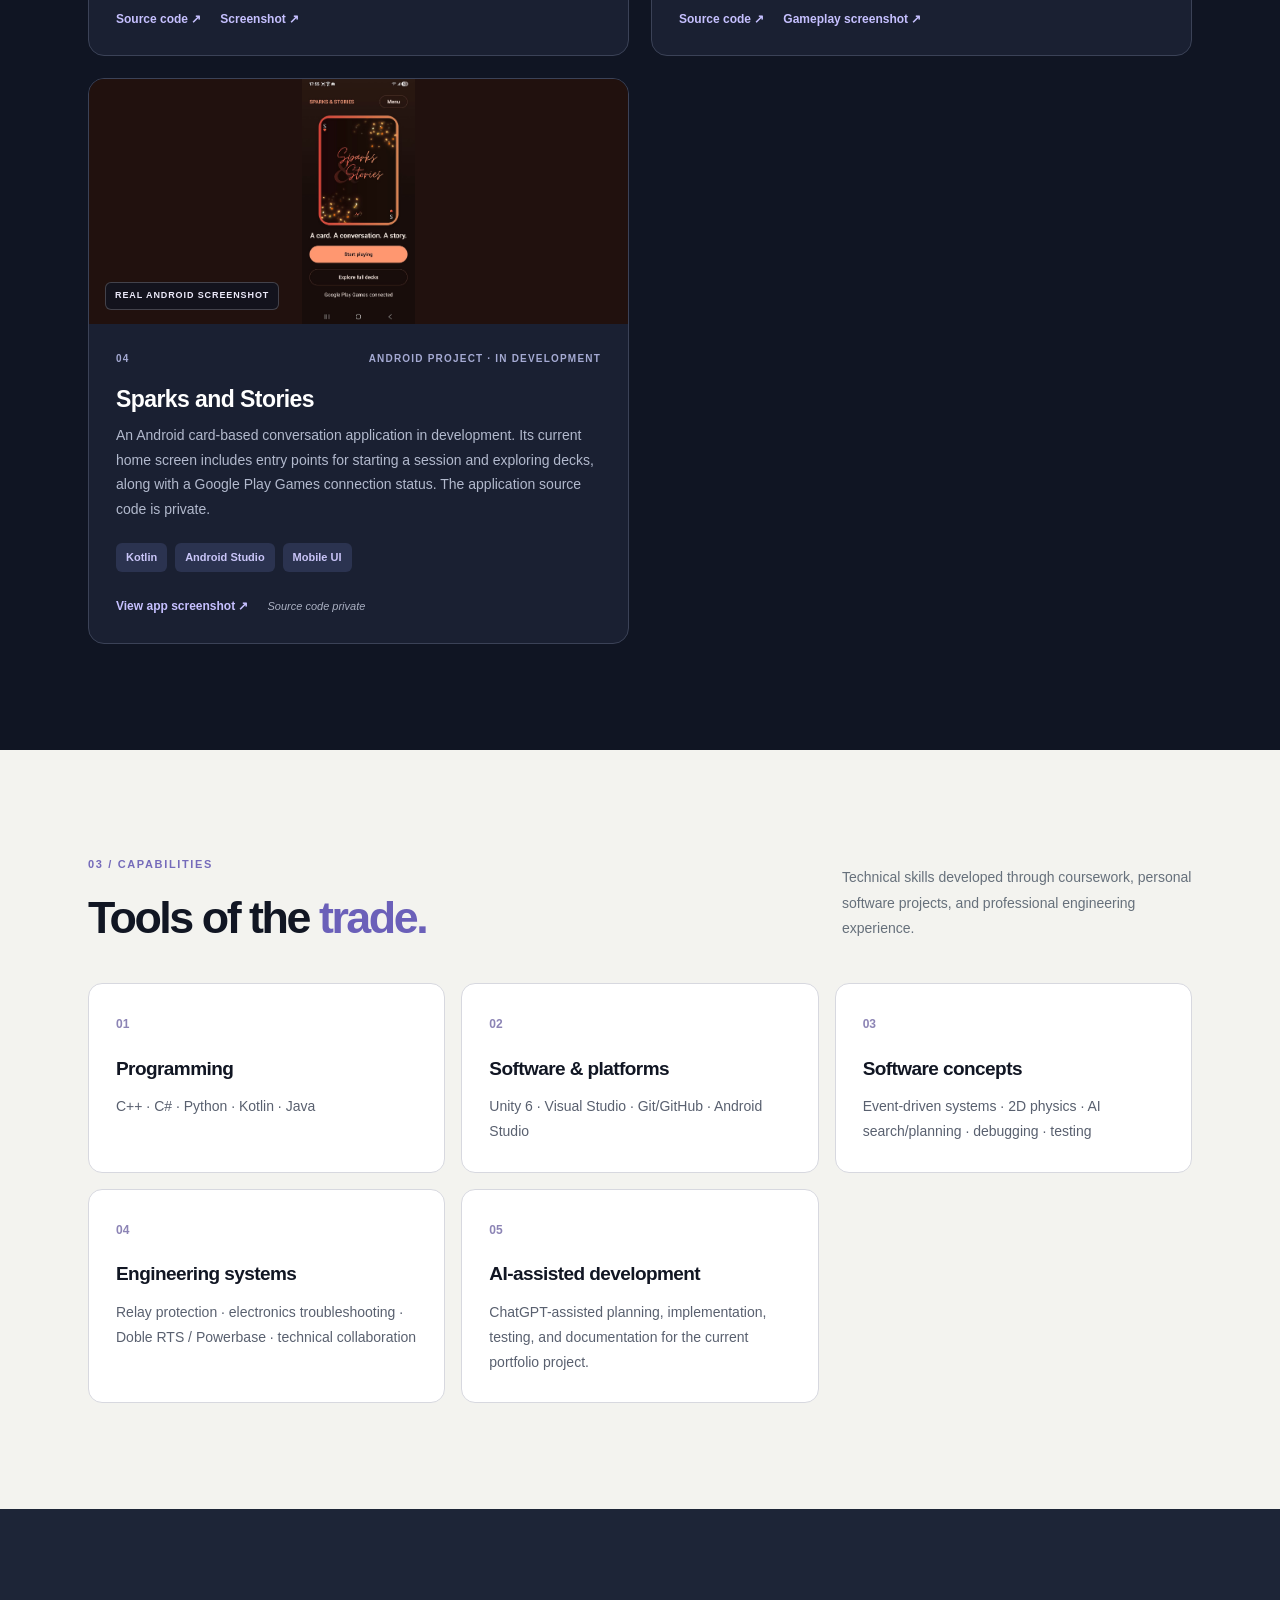
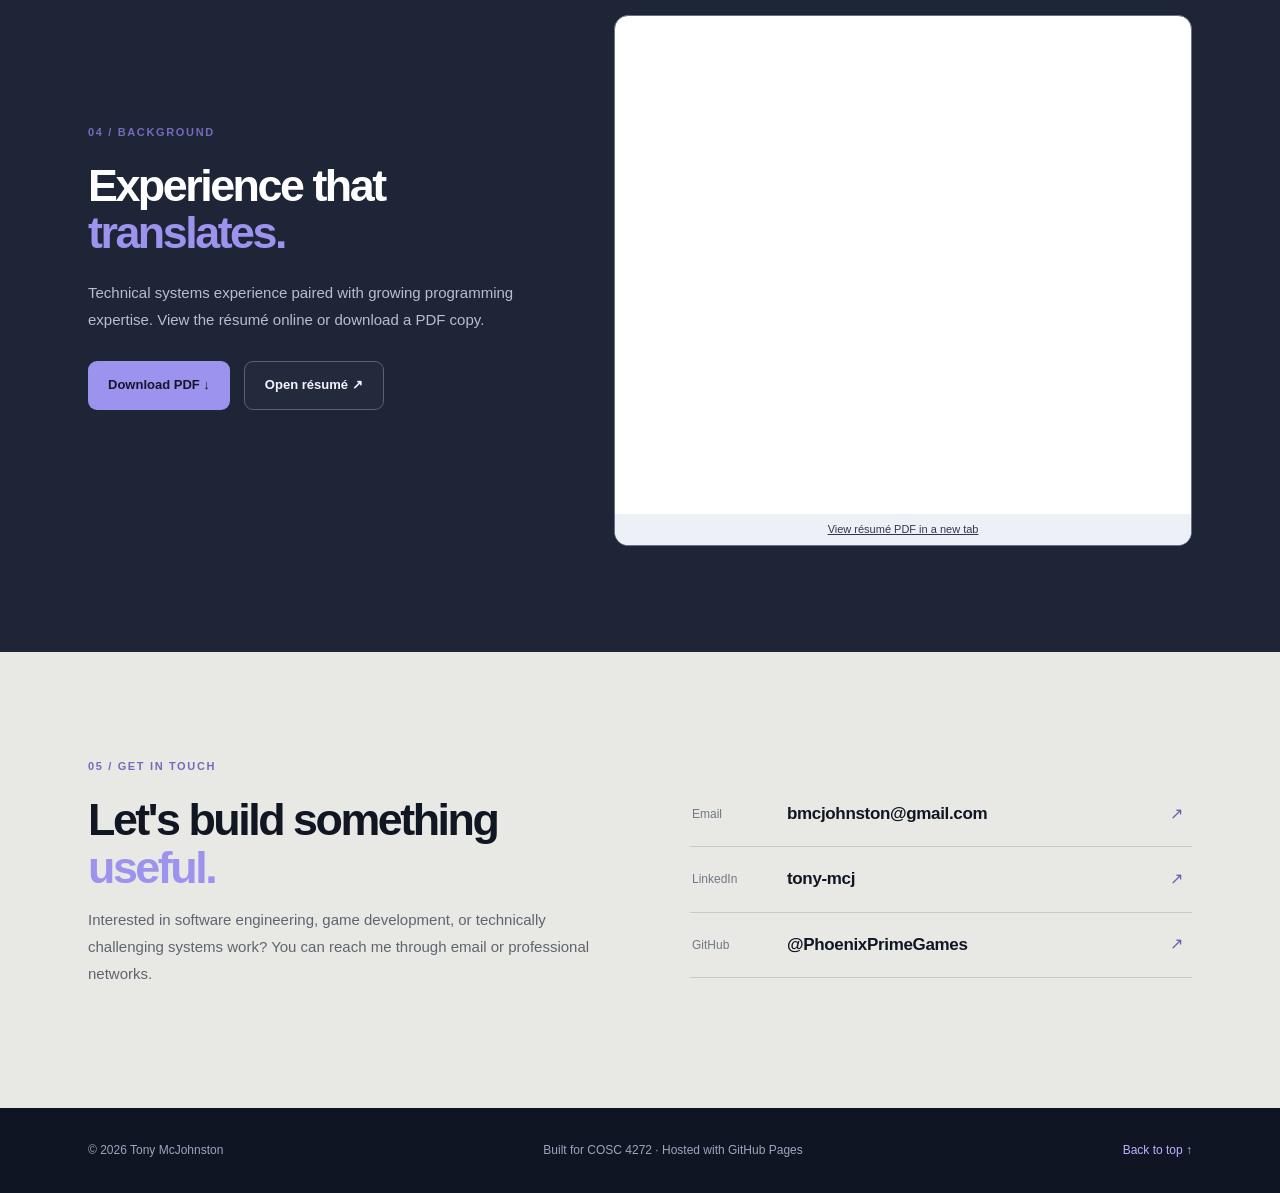
==== commit e3e9f0b7: "Remove project card for PlayCoding from index.html" ====
--- a/index.html
+++ b/index.html
@@ -135,7 +135,6 @@
               </div>
             </div>
           </article>
-          <article class="project-card"><div class="project-visual visual-code"><div class="code-lines" aria-hidden="true"><span>class Character {</span><span>&nbsp;&nbsp;Inventory inventory;</span><span>&nbsp;&nbsp;void update();</span><span>&nbsp;&nbsp;void render();</span><span>};</span></div><span class="preview-tag">ILLUSTRATION · SCREENSHOT PENDING</span></div><div class="project-body"><div class="project-meta"><span>05</span><span>ADDITIONAL C++ REPOSITORY</span></div><h3>PlayCoding</h3><p>C++ game programming experiments with character, combat, inventory, equipment, and rendering components. Source code available on GitHub.</p><div class="tags"><span>C++</span><span>Game Systems</span><span>Visual Studio</span></div><div class="project-links"><a href="https://github.com/PhoenixPrimeGames/PlayCoding" target="_blank" rel="noopener noreferrer">View on GitHub ↗</a></div></div></article>
         </div>
       </div>
     </section>
